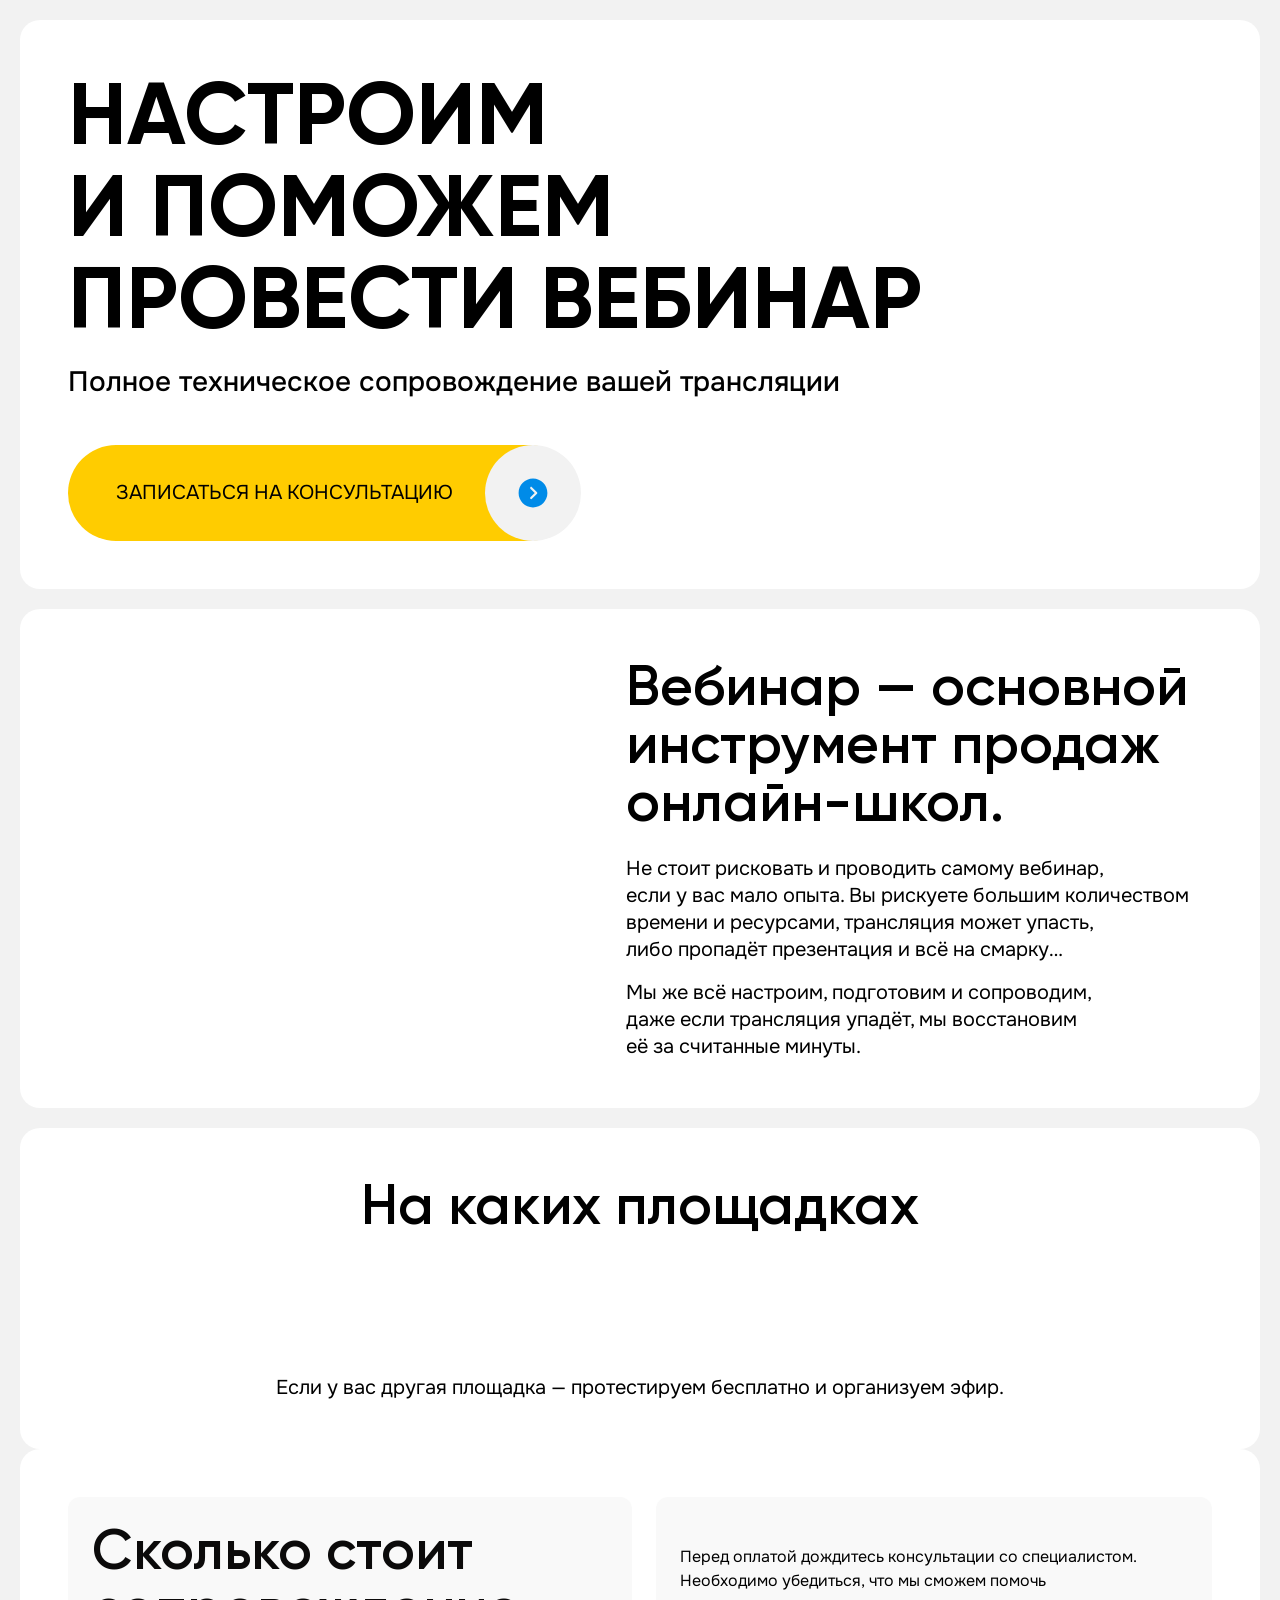
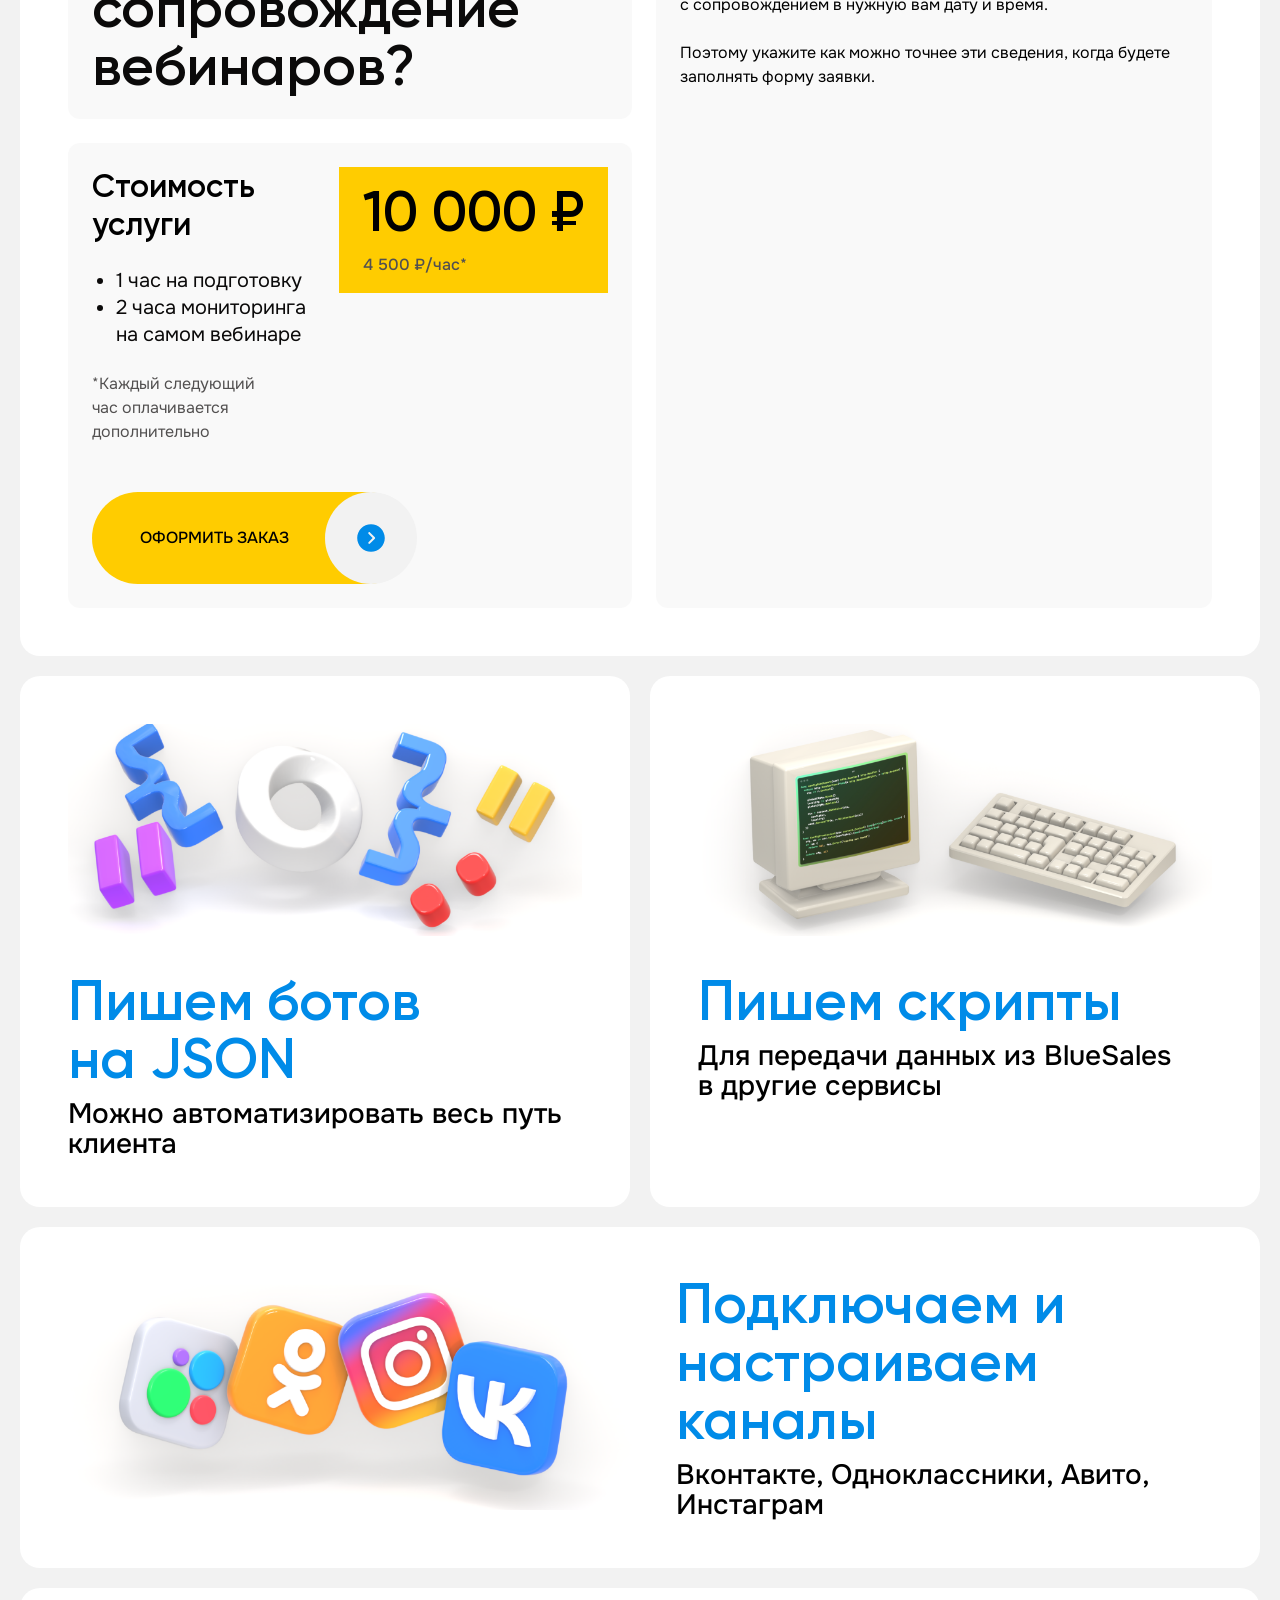
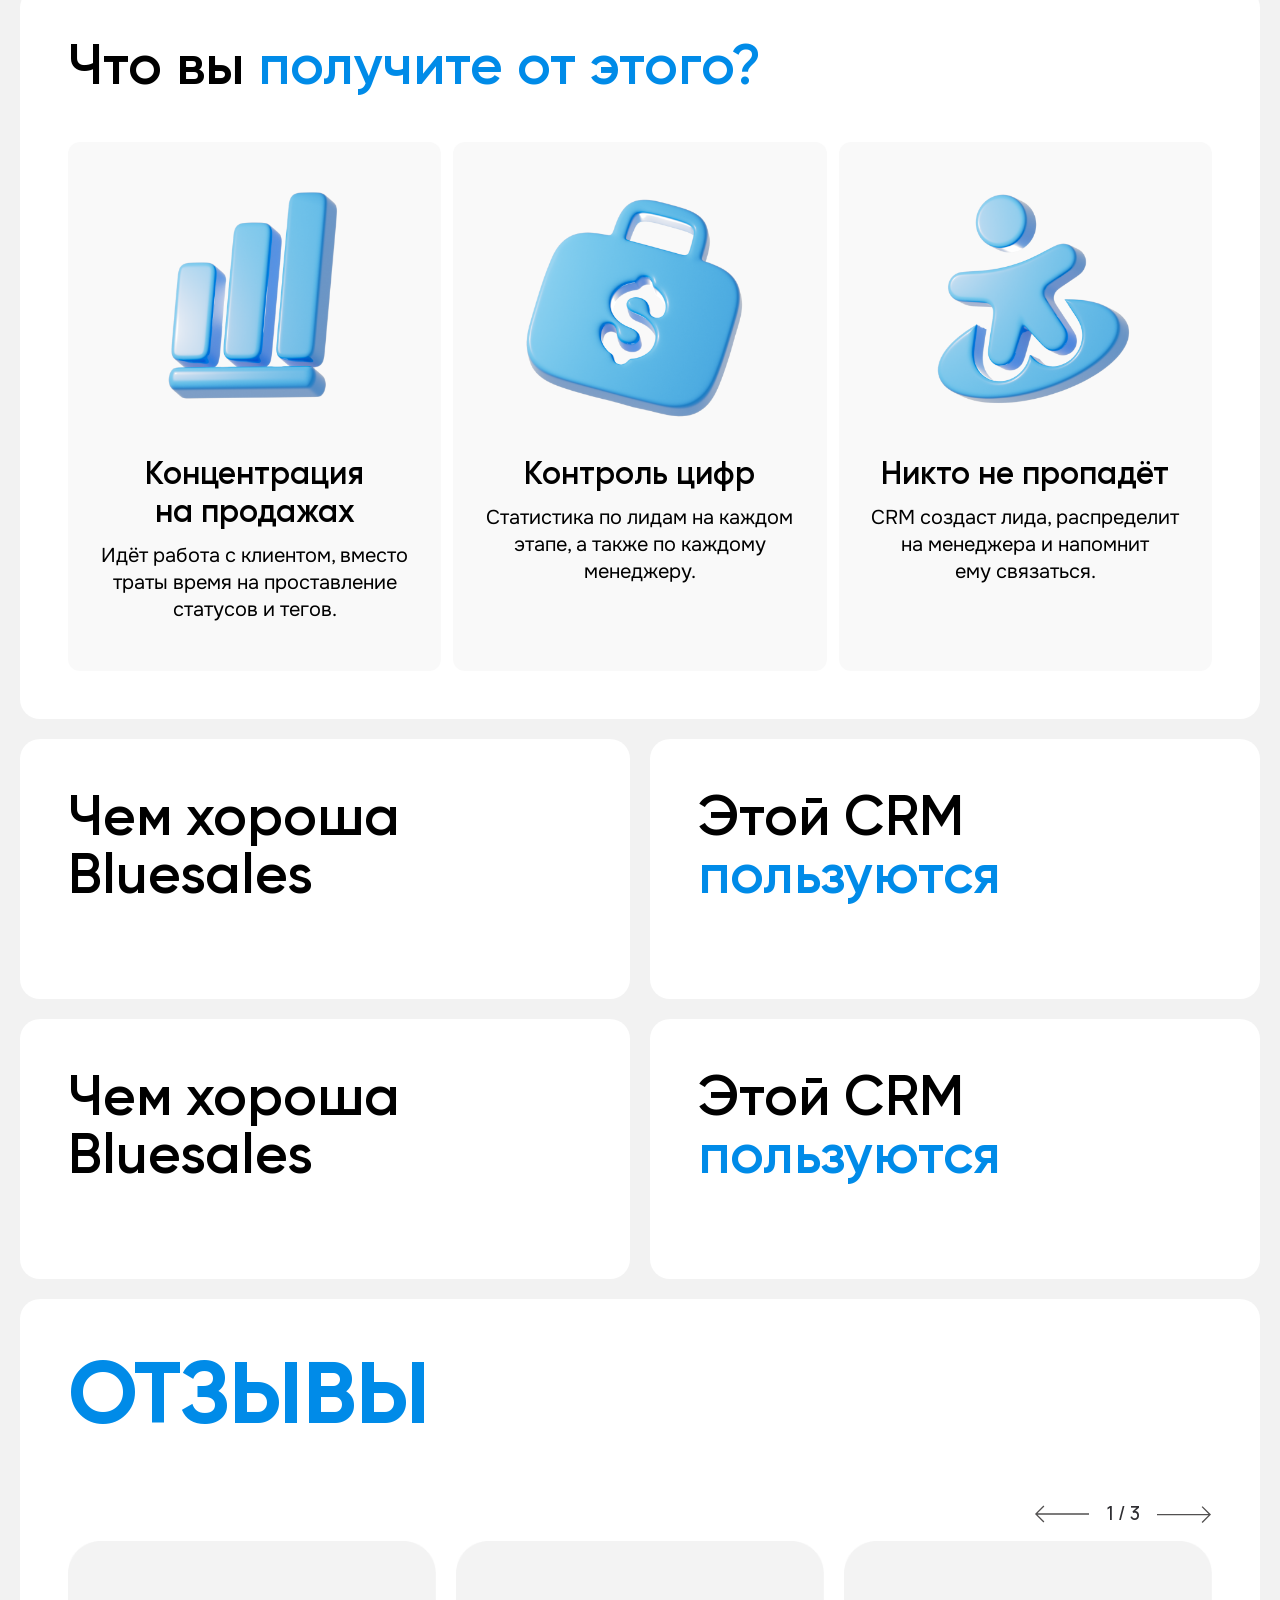
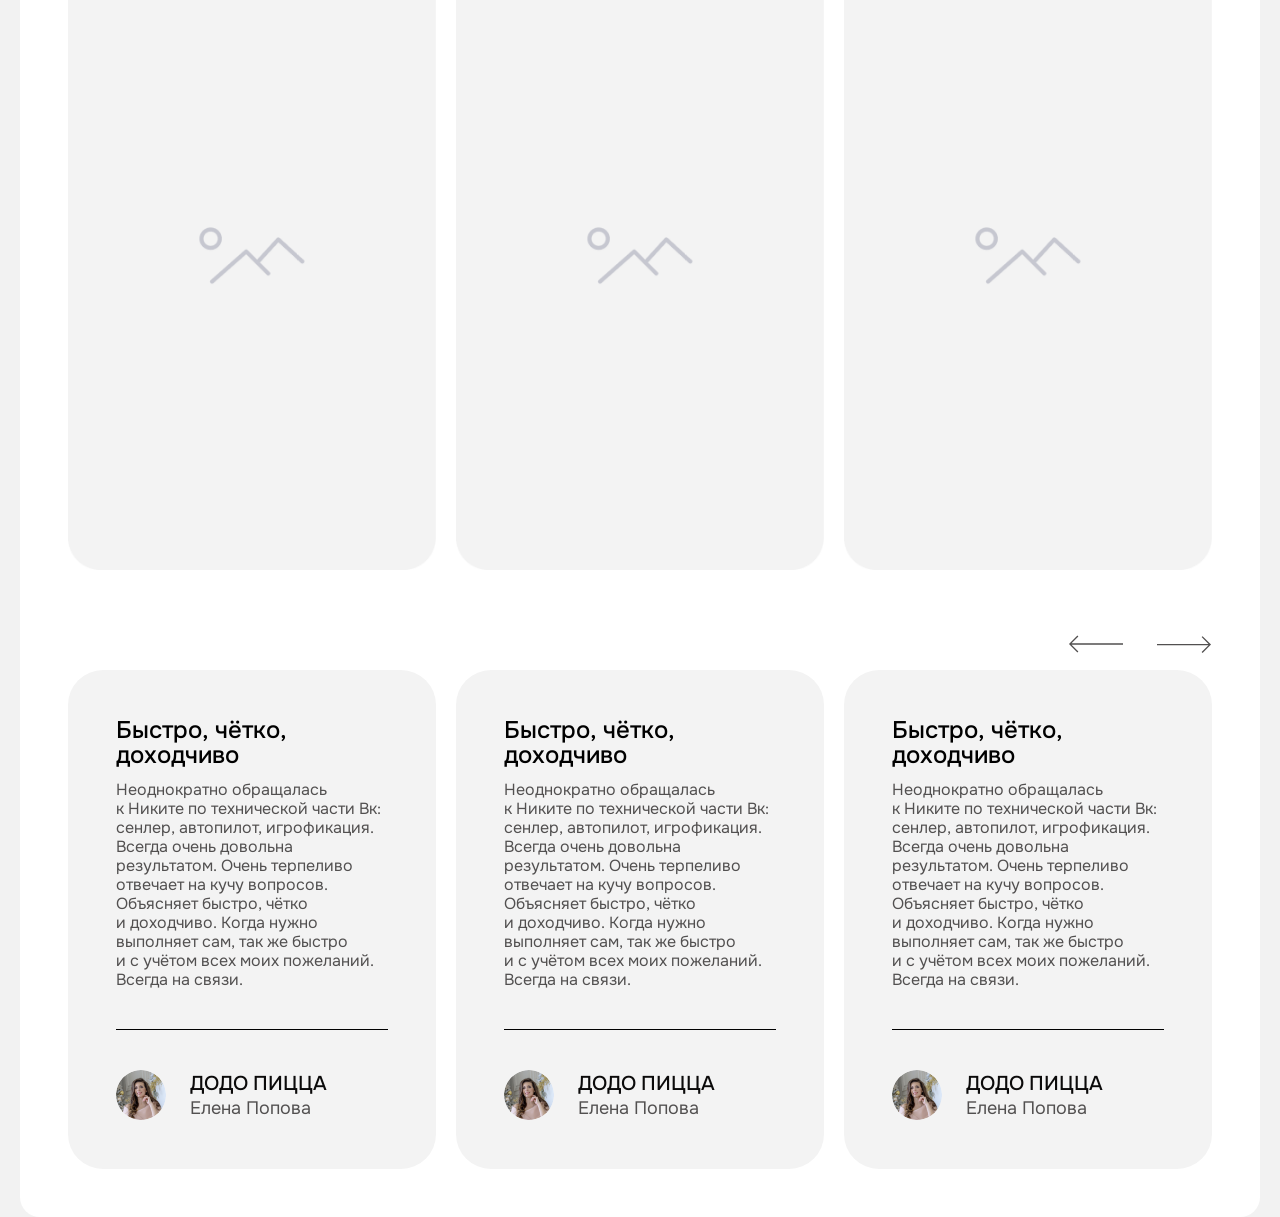
==== public/index.html @ 919fa6d0 "bluesales in progress" ====
<!DOCTYPE html>
<html lang="ru">
<head>
  <meta charset="UTF-8">
  <meta name="viewport" content="width=device-width, initial-scale=1.0">
  <title>Bluesales</title>
  <!-- swiper css link -->
  <link rel="stylesheet" href="../src/css/swiper-bundle.min.css" />
  <!-- css -->
  <link rel="stylesheet" href="./css/tailwind.css" />
  <!-- icon -->
  <link rel="icon" href="./assets/images/icons/icon.svg">
  <!-- fonts -->
  <link rel="preconnect" href="https://fonts.googleapis.com">
  <link rel="preconnect" href="https://fonts.gstatic.com" crossorigin>
  <link href="https://fonts.googleapis.com/css2?family=Onest:wght@100..900&display=swap" rel="stylesheet">
  <link rel="stylesheet" href="./fonts/Gilroy/stylesheet.css">
  <link rel="stylesheet" href="./fonts/Manrope/stylesheet.css">
  <link rel="stylesheet" href="./fonts/IgraSans/stylesheet.css">
</head>
<body class="bg-bg-color">
  <div class="overflow-hidden xl:px-5 px-0">

    <main>
      <!-- home -->
      <section class="mb-5 mt-5">
        <div class="container">
          <div class="flex items-center w-full lg:gap-x-9 gap-x-0 sm:gap-y-12 gap-y-9 xl:flex-row sm:flex-col-reverse flex-col">
            <div class="max-w-[1000px]">
              <h1 class="font-bold 2xl:text-8xl xl:text-[88px] lg:text-[72px] sm:text-[48px] text-[36px] 2xl:leading-[100px] xl:leading-[92px] lg:leading-[75px] sm:leading-[50.4px] leading-[37.8px] text-black uppercase text-center sm:text-start">
                Настроим<br class="sm:hidden block"> и поможем<br class="sm:hidden block"> провести<br class="sm:hidden block"> вебинар
              </h1>
              <p class="font-Onest font-medium 2xl:text-[32px] xl:text-[28px] lg:text-[24px] sm:text-[20px] text-[16px]
              2xl:leading-[38px] xl:leading-[29.4px] lg:leading-[25.2px] sm:leading-[21px] leading-[16px] mt-[24px] md:mb-[48px] mb-[20px] text-center sm:text-start">
                Полное техническое сопровождение вашей трансляции
              </p>
              <button class="flex md:w-auto w-full relative rounded-[999px] bg-accent sm:py-[34px] p-[20px] pl-[20px] sm:pl-[48px] sm:pr-[124px]">
                <span class="text-start font-Onest font-normal 2xl:text-2xl sm:text-xl text-xs text-black">
                  ЗАПИСАТЬСЯ НА КОНСУЛЬТАЦИЮ
                </span>
                <img class="absolute -right-1 top-0 h-full" src="./assets/images/icons/btn_icon.svg" alt="">
              </button>
            </div>
            <div class="max-w-[704px]">
              <img class="w-full ml-auto" src="./assets/images/webinar_home_img.png" alt="">
            </div>
          </div>
        </div>
      </section>
      <!-- home -->

      <!-- online_school -->
      <section class="mb-5">
        <div class="container">
          <div class="flex xl:flex-row flex-col items-center gap-9">
            <div class="2xl:w-[704px] xl:w-[522px] w-full flex-shrink-0">
              <img class="w-full" src="./assets/images/online_webinar.png" alt="">
            </div>
            <div class="2xl:max-w-[1000px] w-full">
              <h3 class="font-Gilroy font-semibold 2xl:text-[63px] 2xl:leading-[67.2px] xl:text-[56px] text-[28px] lg:text-[48px] sm:text-[36px]  xl:leading-[58px] lg:leading-[50px] sm:leading-[37px] leading-[29.9px] text-black">
                Вебинар — основной инструмент продаж онлайн-школ.
              </h3>
              <p class="font-Onest font-normal text-black mt-6 2xl:text-2xl xl:text-20px md:text-[20px] sm:text-[18px] text-[16px]
              2xl:leading-[32.4px] xl:leading-[27px] md:leading-[27px] sm:leading-[23.4px] leading-[21.6px]">
                Не стоит рисковать и проводить самому вебинар, если у вас мало опыта. Вы рискуете большим количеством времени и ресурсами, трансляция может упасть, либо пропадёт презентация и всё на смарку…
              </p>
              <p class="font-Onest font-normal text-black mt-4 2xl:text-2xl xl:text-20px md:text-[20px] sm:text-[18px] text-[16px]
              2xl:leading-[32.4px] xl:leading-[27px] md:leading-[27px] sm:leading-[23.4px] leading-[21.6px]">
                Мы же всё настроим, подготовим и сопроводим, даже если трансляция упадёт, мы восстановим её за считанные минуты.
              </p>
            </div>
          </div>
        </div>
      </section>
      <!-- online_school -->

      <!-- partners -->
      <section class="mt-5">
        <div class="container">
          <h3 class="font-Gilroy font-semibold 2xl:text-[63px] 2xl:leading-[67.2px] xl:text-[56px] text-[28px] lg:text-[48px] sm:text-[36px] xl:leading-[58px] lg:leading-[50px] sm:leading-[37px] leading-[29.9px] text-black sm:mb-[70px] mb-[20px] text-center">
            На каких площадках
          </h3>
          <div class="flex items-center justify-center flex-wrap sm:gap-x-[64px] gap-x-[32px] sm:gap-y-[32px] gap-y-[20px]">
            <a href="#" class="sm:max-w-max max-w-[153px]">
              <img src="./assets/images/icons/logo1.svg" alt="">
            </a>
            <a href="#" class="sm:max-w-max max-w-[82px]">
              <img src="./assets/images/icons/logo2.svg" alt="">
            </a>
            <a href="#" class="sm:max-w-max max-w-[202px]">
              <img src="./assets/images/icons/logo3.svg" alt="">
            </a>
            <a href="#" class="sm:max-w-max max-w-[124px]">
              <img src="./assets/images/icons/logo4.svg" alt="">
            </a>
            <a href="#" class="sm:max-w-max max-w-[210px]">
              <img src="./assets/images/icons/logo5.svg" alt="">
            </a>
            <a href="#" class="sm:max-w-max max-w-[170px]">
              <img src="./assets/images/icons/logo6.svg" alt="">
            </a>
          </div>
          <p class="font-Onest font-normal text-black 2xl:text-2xl xl:text-20px md:text-[20px] sm:text-[18px] text-[16px]
          2xl:leading-[32.4px] xl:leading-[27px] md:leading-[27px] sm:leading-[23.4px] leading-[21.6px] text-center sm:mt-[70px] mt-[20px]">
            Если у вас другая площадка — протестируем бесплатно и организуем эфир.
          </p>
        </div>
      </section>
      <!-- partners -->

      <!-- support -->
      <section class="mb-5">
        <div class="container">
          <div class="flex 2xl:gap-9 gap-6 flex-col xl:flex-row">
            <div class="max-w-[1156px] flex flex-col 2xl:gap-9 gap-6">
              <div class="sm:bg-secondary-50 bg-transparent sm:text-left text-center rounded-[12px]  2xl:p-12 sm:p-6 p-5">
                <h3 class="font-Gilroy font-semibold 2xl:text-[64px] 2xl:leading-[67.2px] xl:text-[56px] lg:text-[48px] sm:text-[36px] text-[28px] xl:leading-[58px] lg:leading-[50px] sm:leading-[37px] leading-[29.9px] text-primary">
                  Сколько стоит сопровождение вебинаров?
                </h3>
              </div>
              <div class="bg-secondary-50 rounded-[12px]  2xl:p-12 sm:p-6 p-5">
                <div class="flex justify-between items-start gap-4 md:flex-row flex-col md:mb-0 mb-6">
                  <div>
                    <h6 class="font-Gilroy font-semibold 2xl:text-[36px] 2xl:leading-[42px] xl:text-[32px] lg:text-[28px] sm:text-[24px] text-[20px] xl:leading-[38px] lg:leading-[33.4px] sm:leading-[28px] leading-[23.86px]">
                      Стоимость услуги
                    </h6>
                    <ul class="sm:my-6 my-3 list-disc pl-6">
                      <li class="font-Onest font-normal 2xl:text-[24px] 2xl:leading-[32px] xl:text-[20px] lg:text-[20px] sm:text-[18px] text-[16px] xl:leading-[27px] lg:leading-[27px] sm:leading-[24px] leading-[21px] text-primary">
                        1 час на подготовку
                      </li>
                      <li class="font-Onest font-normal 2xl:text-[24px] 2xl:leading-[32px] xl:text-[20px] lg:text-[20px] sm:text-[18px] text-[16px] xl:leading-[27px] lg:leading-[27px] sm:leading-[24px] leading-[21px] text-primary">
                        2 часа мониторинга на самом вебинаре
                      </li>
                    </ul>
                    <p class="font-normal font-Onest 2xl:text-lg text-secondary 2xl:mb-[100px] xl:mb-[48px] md:mb-[24px] mb-0">
                      *Каждый следующий час оплачивается дополнительно
                    </p>
                  </div>
                  <div class="2xl:py-6 py-4 2xl:px-9 px-6 bg-accent whitespace-nowrap">
                    <h5 class="font-Gilroy font-semibold 2xl:text-[64px] xl:text-[56px] lg:text-[48px] sm:text-[36px] text-[28px] 2xl:leading-[67.2px] xl:leading-[58px] lg:leading-[50px] sm:leading-[37.8px] leading-[29.4px] mb-3">
                      10 000 ₽
                    </h5>
                    <h6 class="font-Onest font-medium 2xl:text-[28px] 2xl:leading-[29.4px] text-secondary">
                      4 500 ₽/час*
                    </h6>
                  </div>
                </div>
                <button class="flex md:w-auto w-full relative rounded-[999px] bg-accent sm:py-[34px] p-[20px] pl-[20px] sm:pl-[48px] sm:pr-[124px]">
                  <span class="text-start font-Onest font-medium 2xl:text-[32px] text-[16px] text-black">
                    ОФОРМИТЬ ЗАКАЗ
                  </span>
                  <img class="absolute -right-1 top-0 h-full" src="./assets/images/icons/btn_icon.svg" alt="">
                </button>
              </div>
            </div>
            <div class="xl:max-w-[556px] max-w-full bg-secondary-50 rounded-[12px] 2xl:p-12 sm:p-6 p-5">
              <img class="w-full" src="./assets/images/support_img.png" alt="">
              <p class="font-normal font-Onest 2xl:text-2xl text-black mt-6">
                Перед оплатой дождитесь консультации со специалистом. Необходимо убедиться, что мы сможем помочь с сопровождением в нужную вам дату и время.
              </p>
              <p class="font-normal font-Onest 2xl:text-2xl text-black mt-6">
                Поэтому укажите как можно точнее эти сведения, когда будете заполнять форму заявки.
              </p>
            </div>
          </div>
        </div>
      </section>
      <!-- support -->

      <!-- services -->
      <section class="mb-5">
        <div class="flex xl:flex-row flex-col sm:gap-5 gap-3 max-w-[1880px] mx-auto">
          <div class="container">
            <div>
              <img class="w-full mb-9" src="./assets/images/services1.png" alt="">
              <h3 class="font-Gilroy font-semibold 2xl:text-[63px] 2xl:leading-[67.2px] xl:text-[56px] text-[28px] lg:text-[48px] sm:text-[36px] xl:leading-[58px] lg:leading-[50px] sm:leading-[37px] leading-[29.9px] text-bluesales mb-3">
                Пишем ботов на JSON
              </h3>
              <p class="2xl:text-[32px] 2xl:leading-[38.4px] xl:text-[28px] text-[16px] lg:text-[24px] sm:text-[20px] xl:leading-[29.4px] lg:leading-[25.2px] sm:leading-[21px] leading-[16.8px] font-Onest font-medium">
                Можно автоматизировать весь путь клиента
              </p>
            </div>
          </div>
          <div class="container">
            <div>
              <img class="w-full mb-9" src="./assets/images/services2.png" alt="">
              <h3 class="font-Gilroy font-semibold 2xl:text-[63px] 2xl:leading-[67.2px] xl:text-[56px] text-[28px] lg:text-[48px] sm:text-[36px] xl:leading-[58px] lg:leading-[50px] sm:leading-[37px] leading-[29.9px] text-bluesales mb-3">
                Пишем скрипты
              </h3>
              <p class="2xl:text-[32px] 2xl:leading-[38.4px] xl:text-[28px] text-[16px] lg:text-[24px] sm:text-[20px] xl:leading-[29.4px] lg:leading-[25.2px] sm:leading-[21px] leading-[16.8px] font-Onest font-medium">
                Для передачи данных из BlueSales в другие сервисы
              </p>
            </div>
          </div>
        </div>
        <div class="container mt-5">
          <div class="flex xl:flex-row flex-col items-center gap-9">
            <img class="xl:w-1/2 w-full" src="./assets/images/services3.png" alt="">
            <div class="xl:w-1/2 w-full">
              <h3 class="font-Gilroy font-semibold 2xl:text-[63px] 2xl:leading-[67.2px] xl:text-[56px] text-[28px] lg:text-[48px] sm:text-[36px] xl:leading-[58px] lg:leading-[50px] sm:leading-[37px] leading-[29.9px] text-bluesales mb-3 whitespace-wrap">
                Подключаем и настраиваем каналы
              </h3>
              <p class="2xl:text-[32px] 2xl:leading-[38.4px] xl:text-[28px] text-[16px] lg:text-[24px] sm:text-[20px] xl:leading-[29.4px] lg:leading-[25.2px] sm:leading-[21px] leading-[16.8px] font-Onest font-medium">
                Вконтакте, Одноклассники, Авито, Инстаграм
              </p>
            </div>
          </div>
        </div>
      </section>
      <!-- services -->

      <!-- card -->
      <section class="mb-5">
        <div class="container">
          <h3 class="font-Gilroy font-semibold 2xl:text-[63px] 2xl:leading-[67.2px] xl:text-[56px] text-[28px] lg:text-[48px] sm:text-[36px]  xl:leading-[58px] lg:leading-[50px] sm:leading-[37px] leading-[29.9px] text-black sm:mb-12 mb-4">
            Что вы <span class="text-bluesales">получите от этого?</span>
          </h3>
          <div class="xl:flex block gap-[12px] flex-wrap">
            <div class="rounded-xl bg-card-bg px-6 py-12 text-center xl:max-w-[calc(100%_/_3_-_8px)] max-w-full xl:block flex xl:flex-col sm:flex-row flex-col items-center xl:mb-0 mb-3">
              <img class="xl:mb-9 sm:mb-0 mb-5 w-full xl:max-w-full sm:max-w-[250px]" src="./assets/images/card1.png" alt="">
              <div class="xl:text-center sm:text-start">
                <h6 class="font-Gilroy font-semibold mb-3 2xl:text-[36px] xl:text-[32px] md:text-[28px] sm:text-[24px] text-[20px] 2xl:leading-[42.95px] xl:leading-[38px] md:leading-[33px] sm:leading-[28px] leading-[23.86px]">
                  Концентрация на продажах
                </h6>
                <p class="font-Onest font-normal text-black 2xl:text-2xl xl:text-20px md:text-[20px] sm:text-[18px] text-[16px]
                2xl:leading-[32.4px] xl:leading-[27px] md:leading-[27px] sm:leading-[23.4px] leading-[21.6px]">
                Идёт работа с клиентом, вместо траты время на проставление статусов и тегов.
                </p>
              </div>
            </div>
            <div class="rounded-xl bg-card-bg px-6 py-12 text-center xl:max-w-[calc(100%_/_3_-_8px)] max-w-full xl:block flex xl:flex-col sm:flex-row flex-col items-center xl:mb-0 mb-3">
              <img class="xl:mb-9 sm:mb-0 mb-5 w-full xl:max-w-full sm:max-w-[250px]" src="./assets/images/card2.png" alt="">
              <div class="xl:text-center sm:text-start">
                <h6 class="font-Gilroy font-semibold mb-3 2xl:text-[36px] xl:text-[32px] md:text-[28px] sm:text-[24px] text-[20px] 2xl:leading-[42.95px] xl:leading-[38px] md:leading-[33px] sm:leading-[28px] leading-[23.86px]">
                  Контроль цифр
                </h6>
                <p class="font-Onest font-normal text-black 2xl:text-2xl xl:text-20px md:text-[20px] sm:text-[18px] text-[16px]
                2xl:leading-[32.4px] xl:leading-[27px] md:leading-[27px] sm:leading-[23.4px] leading-[21.6px]">
                Статистика по лидам на каждом этапе, а также по каждому менеджеру.
                </p>
              </div>
            </div>
            <div class="rounded-xl bg-card-bg px-6 py-12 text-center xl:max-w-[calc(100%_/_3_-_8px)] max-w-full xl:block flex xl:flex-col sm:flex-row flex-col items-center">
              <img class="xl:mb-9 sm:mb-0 mb-5 w-full xl:max-w-full sm:max-w-[250px]" src="./assets/images/card3.png" alt="">
              <div class="xl:text-center sm:text-start">
                <h6 class="font-Gilroy font-semibold mb-3 2xl:text-[36px] xl:text-[32px] md:text-[28px] sm:text-[24px] text-[20px] 2xl:leading-[42.95px] xl:leading-[38px] md:leading-[33px] sm:leading-[28px] leading-[23.86px]">
                  Никто не пропадёт
                </h6>
                <p class="font-Onest font-normal text-black 2xl:text-2xl xl:text-20px md:text-[20px] sm:text-[18px] text-[16px]
                2xl:leading-[32.4px] xl:leading-[27px] md:leading-[27px] sm:leading-[23.4px] leading-[21.6px]">
                CRM создаст лида, распределит на менеджера и напомнит ему связаться.
                </p>
              </div>
            </div>
          </div>
        </div>
      </section>
      <!-- card -->

      <!-- bluesales -->
      <section>
        <div class="max-w-[1880px]">
          <div class="flex xl:flex-row flex-col sm:gap-5 gap-3">
            <div class="container">
              <h3 class="font-Gilroy font-semibold 2xl:text-[63px] 2xl:leading-[67.2px] xl:text-[56px] text-[28px] lg:text-[48px] sm:text-[36px]  xl:leading-[58px] lg:leading-[50px] sm:leading-[37px] leading-[29.9px] text-black sm:mb-12 mb-4">
                Чем хороша Bluesales
              </h3>
            </div>
            <div class="container">
              <h3 class="font-Gilroy font-semibold 2xl:text-[63px] 2xl:leading-[67.2px] xl:text-[56px] text-[28px] lg:text-[48px] sm:text-[36px]  xl:leading-[58px] lg:leading-[50px] sm:leading-[37px] leading-[29.9px] text-black sm:mb-12 mb-4">
                Этой CRM <span class="text-bluesales">пользуются</span>
              </h3>
            </div>
          </div>
          <div class="flex xl:flex-row flex-col sm:gap-5 gap-3 mt-5">
            <div class="container">
              <h3 class="font-Gilroy font-semibold 2xl:text-[63px] 2xl:leading-[67.2px] xl:text-[56px] text-[28px] lg:text-[48px] sm:text-[36px]  xl:leading-[58px] lg:leading-[50px] sm:leading-[37px] leading-[29.9px] text-black sm:mb-12 mb-4">
                Чем хороша Bluesales
              </h3>
            </div>
            <div class="container">
              <h3 class="font-Gilroy font-semibold 2xl:text-[63px] 2xl:leading-[67.2px] xl:text-[56px] text-[28px] lg:text-[48px] sm:text-[36px]  xl:leading-[58px] lg:leading-[50px] sm:leading-[37px] leading-[29.9px] text-black sm:mb-12 mb-4">
                Этой CRM <span class="text-bluesales">пользуются</span>
              </h3>
            </div>
          </div>
        </div>
      </section>
      <!-- bluesales -->

      <!-- comment -->
      <section class="mt-5">
        <div class="container">
          <div class="mb-[64px]">
            <h1 class="font-bold 2xl:text-8xl xl:text-[88px] lg:text-[72px] sm:text-[48px] text-[36px] 2xl:leading-[100px] xl:leading-[92px] lg:leading-[75px] sm:leading-[50.4px] leading-[37.8px] text-bluesales uppercase lg:mb-[64px] md:mb-[48px] mb-[16px]">
              отзывы
            </h1>
            <div class="flex justify-end mb-4 gap-4">
              <button class="bluesales-button-prev">
                <svg width="56" height="20" viewBox="0 0 56 20" fill="none" xmlns="http://www.w3.org/2000/svg">
                  <path fill-rule="evenodd" clip-rule="evenodd" d="M9.42358 18.4297L0.994405 10.0005L9.42359 1.57133L10.3617 2.50944L3.53397 9.33716L55 9.33716L55 10.6638L3.53397 10.6638L10.3617 17.4916L9.42358 18.4297Z" fill="#525050"/>
                </svg>
              </button>
              <div class="bluesales-pagination whitespace-nowrap font-Manrope font-medium text-[18px] leading-[21.6px] text-grey-dark max-w-min"></div>
              <button class="bluesales-button-next">
                <svg width="56" height="20" viewBox="0 0 56 20" fill="none" xmlns="http://www.w3.org/2000/svg">
                  <path fill-rule="evenodd" clip-rule="evenodd" d="M46.5764 19L55.0056 10.5708L46.5764 2.14164L45.6383 3.07975L52.466 9.90747L0.999999 9.90747L0.999999 11.2342L52.466 11.2342L45.6383 18.0619L46.5764 19Z" fill="#525050"/>
                </svg>
              </button>
            </div>
            <div class="swiper bluesalesSwiper">
              <div class="swiper-wrapper">
                <div class="swiper-slide">
                  <img class="w-full" src="./assets/images/slider_one.png" alt="">
                </div>
                <div class="swiper-slide">
                  <img class="w-full" src="./assets/images/slider_one.png" alt="">
                </div>
                <div class="swiper-slide">
                  <img class="w-full" src="./assets/images/slider_one.png" alt="">
                </div>
                <div class="swiper-slide">
                  <img class="w-full" src="./assets/images/slider_one.png" alt="">
                </div>
                <div class="swiper-slide">
                  <img class="w-full" src="./assets/images/slider_one.png" alt="">
                </div>
                <div class="swiper-slide">
                  <img class="w-full" src="./assets/images/slider_one.png" alt="">
                </div>
              </div>
            </div>
          </div>
          <div>
            <div class="flex justify-end mb-4 gap-4">
              <button class="bluesalestwo-button-prev">
                <svg width="56" height="20" viewBox="0 0 56 20" fill="none" xmlns="http://www.w3.org/2000/svg">
                  <path fill-rule="evenodd" clip-rule="evenodd" d="M9.42358 18.4297L0.994405 10.0005L9.42359 1.57133L10.3617 2.50944L3.53397 9.33716L55 9.33716L55 10.6638L3.53397 10.6638L10.3617 17.4916L9.42358 18.4297Z" fill="#525050"/>
                </svg>
              </button>
              <div class="bluesalestwo-pagination whitespace-nowrap font-Manrope font-medium text-[18px] leading-[21.6px] text-grey-dark max-w-min"></div>
              <button class="bluesalestwo-button-next">
                <svg width="56" height="20" viewBox="0 0 56 20" fill="none" xmlns="http://www.w3.org/2000/svg">
                  <path fill-rule="evenodd" clip-rule="evenodd" d="M46.5764 19L55.0056 10.5708L46.5764 2.14164L45.6383 3.07975L52.466 9.90747L0.999999 9.90747L0.999999 11.2342L52.466 11.2342L45.6383 18.0619L46.5764 19Z" fill="#525050"/>
                </svg>
              </button>
            </div>
            <div class="swiper bluesalestwoSwiper">
              <div class="swiper-wrapper">
                <div class="swiper-slide">
                  <div class="sm:rounded-[35px] rounded-[4px] md:p-12 p-5 bg-comment-bg">
                    <h6 class="font-Onest font-medium sm:mb-[40px mb-[12px] 2xl:text-[28px] xl:text-[24px] lg:text-[28px] sm:text-[20px] text-[18px] 2xl:leading-[29.4px] xl:leading-[25px] lg:leading-[33px] sm:leading-[16px] leading-[18px]">
                      Быстро, чётко, доходчиво
                    </h6>
                    <p class="md:mb-[40px] mb-[12px] font-Onest font-normal text-secondary 2xl:text-[18px] xl:text-[16px] lg:text-[20px] sm:text-[16px] text-[14px] 2xl:leading-[21px] xl:leading-[19px] lg:leading-[27px] sm:leading-[21px] leading-[18px]">
                      Неоднократно обращалась к Никите по технической части Вк: сенлер, автопилот, игрофикация. Всегда очень довольна результатом. Очень терпеливо отвечает на кучу вопросов. Объясняет быстро, чётко и доходчиво. Когда нужно выполняет сам, так же быстро и с учётом всех моих пожеланий. Всегда на связи.
                    </p>
                    <div class="flex items-center gap-[24px] md:pt-[40px] pt-[24px] border-t border-black">
                      <img class="w-[50px] h-[50px] rounded-full" src="./assets/images/comment_user.png" alt="">
                      <div>
                        <h6 class="font-Onest font-medium 2xl:text-[20px] 2xl:leading-[24px] xl:text-[20px] lg:text-[20px] sm:text-[18px] text-[16px] xl:leading-[27px] lg:leading-[27px] sm:leading-[18px] leading-[16px] text-black-dark uppercase">
                          додо пицца
                        </h6>
                        <span class="font-Onest font-normal 2xl:text-[18px] xl:text-[18px] lg:text-[14px] sm:text-[16px] text-[14px] 2xl:leading-[21px] xl:leading-[21px] lg:leading-[16px] sm:leading-[21px] leading-[18px] text-secondary">
                          Елена Попова
                        </span>
                      </div>
                    </div>
                  </div>
                </div>
                <div class="swiper-slide">
                  <div class="sm:rounded-[35px] rounded-[4px] md:p-12 p-5 bg-comment-bg">
                    <h6 class="font-Onest font-medium sm:mb-[40px mb-[12px] 2xl:text-[28px] xl:text-[24px] lg:text-[28px] sm:text-[20px] text-[18px] 2xl:leading-[29.4px] xl:leading-[25px] lg:leading-[33px] sm:leading-[16px] leading-[18px]">
                      Быстро, чётко, доходчиво
                    </h6>
                    <p class="md:mb-[40px] mb-[12px] font-Onest font-normal text-secondary 2xl:text-[18px] xl:text-[16px] lg:text-[20px] sm:text-[16px] text-[14px] 2xl:leading-[21px] xl:leading-[19px] lg:leading-[27px] sm:leading-[21px] leading-[18px]">
                      Неоднократно обращалась к Никите по технической части Вк: сенлер, автопилот, игрофикация. Всегда очень довольна результатом. Очень терпеливо отвечает на кучу вопросов. Объясняет быстро, чётко и доходчиво. Когда нужно выполняет сам, так же быстро и с учётом всех моих пожеланий. Всегда на связи.
                    </p>
                    <div class="flex items-center gap-[24px] md:pt-[40px] pt-[24px] border-t border-black">
                      <img class="w-[50px] h-[50px] rounded-full" src="./assets/images/comment_user.png" alt="">
                      <div>
                        <h6 class="font-Onest font-medium 2xl:text-[20px] 2xl:leading-[24px] xl:text-[20px] lg:text-[20px] sm:text-[18px] text-[16px] xl:leading-[27px] lg:leading-[27px] sm:leading-[18px] leading-[16px] text-black-dark uppercase">
                          додо пицца
                        </h6>
                        <span class="font-Onest font-normal 2xl:text-[18px] xl:text-[18px] lg:text-[14px] sm:text-[16px] text-[14px] 2xl:leading-[21px] xl:leading-[21px] lg:leading-[16px] sm:leading-[21px] leading-[18px] text-secondary">
                          Елена Попова
                        </span>
                      </div>
                    </div>
                  </div>
                </div>
                <div class="swiper-slide">
                  <div class="sm:rounded-[35px] rounded-[4px] md:p-12 p-5 bg-comment-bg">
                    <h6 class="font-Onest font-medium sm:mb-[40px mb-[12px] 2xl:text-[28px] xl:text-[24px] lg:text-[28px] sm:text-[20px] text-[18px] 2xl:leading-[29.4px] xl:leading-[25px] lg:leading-[33px] sm:leading-[16px] leading-[18px]">
                      Быстро, чётко, доходчиво
                    </h6>
                    <p class="md:mb-[40px] mb-[12px] font-Onest font-normal text-secondary 2xl:text-[18px] xl:text-[16px] lg:text-[20px] sm:text-[16px] text-[14px] 2xl:leading-[21px] xl:leading-[19px] lg:leading-[27px] sm:leading-[21px] leading-[18px]">
                      Неоднократно обращалась к Никите по технической части Вк: сенлер, автопилот, игрофикация. Всегда очень довольна результатом. Очень терпеливо отвечает на кучу вопросов. Объясняет быстро, чётко и доходчиво. Когда нужно выполняет сам, так же быстро и с учётом всех моих пожеланий. Всегда на связи.
                    </p>
                    <div class="flex items-center gap-[24px] md:pt-[40px] pt-[24px] border-t border-black">
                      <img class="w-[50px] h-[50px] rounded-full" src="./assets/images/comment_user.png" alt="">
                      <div>
                        <h6 class="font-Onest font-medium 2xl:text-[20px] 2xl:leading-[24px] xl:text-[20px] lg:text-[20px] sm:text-[18px] text-[16px] xl:leading-[27px] lg:leading-[27px] sm:leading-[18px] leading-[16px] text-black-dark uppercase">
                          додо пицца
                        </h6>
                        <span class="font-Onest font-normal 2xl:text-[18px] xl:text-[18px] lg:text-[14px] sm:text-[16px] text-[14px] 2xl:leading-[21px] xl:leading-[21px] lg:leading-[16px] sm:leading-[21px] leading-[18px] text-secondary">
                          Елена Попова
                        </span>
                      </div>
                    </div>
                  </div>
                </div>
                <div class="swiper-slide">
                  <div class="sm:rounded-[35px] rounded-[4px] md:p-12 p-5 bg-comment-bg">
                    <h6 class="font-Onest font-medium sm:mb-[40px mb-[12px] 2xl:text-[28px] xl:text-[24px] lg:text-[28px] sm:text-[20px] text-[18px] 2xl:leading-[29.4px] xl:leading-[25px] lg:leading-[33px] sm:leading-[16px] leading-[18px]">
                      Быстро, чётко, доходчиво
                    </h6>
                    <p class="md:mb-[40px] mb-[12px] font-Onest font-normal text-secondary 2xl:text-[18px] xl:text-[16px] lg:text-[20px] sm:text-[16px] text-[14px] 2xl:leading-[21px] xl:leading-[19px] lg:leading-[27px] sm:leading-[21px] leading-[18px]">
                      Неоднократно обращалась к Никите по технической части Вк: сенлер, автопилот, игрофикация. Всегда очень довольна результатом. Очень терпеливо отвечает на кучу вопросов. Объясняет быстро, чётко и доходчиво. Когда нужно выполняет сам, так же быстро и с учётом всех моих пожеланий. Всегда на связи.
                    </p>
                    <div class="flex items-center gap-[24px] md:pt-[40px] pt-[24px] border-t border-black">
                      <img class="w-[50px] h-[50px] rounded-full" src="./assets/images/comment_user.png" alt="">
                      <div>
                        <h6 class="font-Onest font-medium 2xl:text-[20px] 2xl:leading-[24px] xl:text-[20px] lg:text-[20px] sm:text-[18px] text-[16px] xl:leading-[27px] lg:leading-[27px] sm:leading-[18px] leading-[16px] text-black-dark uppercase">
                          додо пицца
                        </h6>
                        <span class="font-Onest font-normal 2xl:text-[18px] xl:text-[18px] lg:text-[14px] sm:text-[16px] text-[14px] 2xl:leading-[21px] xl:leading-[21px] lg:leading-[16px] sm:leading-[21px] leading-[18px] text-secondary">
                          Елена Попова
                        </span>
                      </div>
                    </div>
                  </div>
                </div>
                <div class="swiper-slide">
                  <div class="sm:rounded-[35px] rounded-[4px] md:p-12 p-5 bg-comment-bg">
                    <h6 class="font-Onest font-medium sm:mb-[40px mb-[12px] 2xl:text-[28px] xl:text-[24px] lg:text-[28px] sm:text-[20px] text-[18px] 2xl:leading-[29.4px] xl:leading-[25px] lg:leading-[33px] sm:leading-[16px] leading-[18px]">
                      Быстро, чётко, доходчиво
                    </h6>
                    <p class="md:mb-[40px] mb-[12px] font-Onest font-normal text-secondary 2xl:text-[18px] xl:text-[16px] lg:text-[20px] sm:text-[16px] text-[14px] 2xl:leading-[21px] xl:leading-[19px] lg:leading-[27px] sm:leading-[21px] leading-[18px]">
                      Неоднократно обращалась к Никите по технической части Вк: сенлер, автопилот, игрофикация. Всегда очень довольна результатом. Очень терпеливо отвечает на кучу вопросов. Объясняет быстро, чётко и доходчиво. Когда нужно выполняет сам, так же быстро и с учётом всех моих пожеланий. Всегда на связи.
                    </p>
                    <div class="flex items-center gap-[24px] md:pt-[40px] pt-[24px] border-t border-black">
                      <img class="w-[50px] h-[50px] rounded-full" src="./assets/images/comment_user.png" alt="">
                      <div>
                        <h6 class="font-Onest font-medium 2xl:text-[20px] 2xl:leading-[24px] xl:text-[20px] lg:text-[20px] sm:text-[18px] text-[16px] xl:leading-[27px] lg:leading-[27px] sm:leading-[18px] leading-[16px] text-black-dark uppercase">
                          додо пицца
                        </h6>
                        <span class="font-Onest font-normal 2xl:text-[18px] xl:text-[18px] lg:text-[14px] sm:text-[16px] text-[14px] 2xl:leading-[21px] xl:leading-[21px] lg:leading-[16px] sm:leading-[21px] leading-[18px] text-secondary">
                          Елена Попова
                        </span>
                      </div>
                    </div>
                  </div>
                </div>
              </div>
            </div>
          </div>
        </div>
      </section>
      <!-- comment -->
    </main>
  </div>
    <!-- swiper js -->
    <script src="../src/js/swiper-bundle.min.js"></script>
    <!-- main js -->
    <script src="../src/js/main.js"></script>
</body>
</html>
---- public/fonts/Gilroy/stylesheet.css ----
@font-face {
    font-family: 'Gilroy';
    src: url('Gilroy-ExtraBold.eot');
    src: local('Gilroy ExtraBold'), local('Gilroy-ExtraBold'),
        url('Gilroy-ExtraBold.eot?#iefix') format('embedded-opentype'),
        url('Gilroy-ExtraBold.woff') format('woff'),
        url('Gilroy-ExtraBold.ttf') format('truetype');
    font-weight: 800;
    font-style: normal;
}

@font-face {
    font-family: 'Gilroy';
    src: url('Gilroy-Heavy.eot');
    src: local('Gilroy Heavy'), local('Gilroy-Heavy'),
        url('Gilroy-Heavy.eot?#iefix') format('embedded-opentype'),
        url('Gilroy-Heavy.woff') format('woff'),
        url('Gilroy-Heavy.ttf') format('truetype');
    font-weight: 900;
    font-style: normal;
}

@font-face {
    font-family: 'Gilroy';
    src: url('Gilroy-LightItalic.eot');
    src: local('Gilroy Light Italic'), local('Gilroy-LightItalic'),
        url('Gilroy-LightItalic.eot?#iefix') format('embedded-opentype'),
        url('Gilroy-LightItalic.woff') format('woff'),
        url('Gilroy-LightItalic.ttf') format('truetype');
    font-weight: 300;
    font-style: italic;
}

@font-face {
    font-family: 'Gilroy';
    src: url('Gilroy-ThinItalic.eot');
    src: local('Gilroy Thin Italic'), local('Gilroy-ThinItalic'),
        url('Gilroy-ThinItalic.eot?#iefix') format('embedded-opentype'),
        url('Gilroy-ThinItalic.woff') format('woff'),
        url('Gilroy-ThinItalic.ttf') format('truetype');
    font-weight: 100;
    font-style: italic;
}

@font-face {
    font-family: 'Gilroy';
    src: url('Gilroy-BlackItalic.eot');
    src: local('Gilroy Black Italic'), local('Gilroy-BlackItalic'),
        url('Gilroy-BlackItalic.eot?#iefix') format('embedded-opentype'),
        url('Gilroy-BlackItalic.woff') format('woff'),
        url('Gilroy-BlackItalic.ttf') format('truetype');
    font-weight: 900;
    font-style: italic;
}

@font-face {
    font-family: 'Gilroy';
    src: url('Gilroy-BoldItalic.eot');
    src: local('Gilroy Bold Italic'), local('Gilroy-BoldItalic'),
        url('Gilroy-BoldItalic.eot?#iefix') format('embedded-opentype'),
        url('Gilroy-BoldItalic.woff') format('woff'),
        url('Gilroy-BoldItalic.ttf') format('truetype');
    font-weight: bold;
    font-style: italic;
}

@font-face {
    font-family: 'Gilroy';
    src: url('Gilroy-SemiBold.eot');
    src: local('Gilroy SemiBold'), local('Gilroy-SemiBold'),
        url('Gilroy-SemiBold.eot?#iefix') format('embedded-opentype'),
        url('Gilroy-SemiBold.woff') format('woff'),
        url('Gilroy-SemiBold.ttf') format('truetype');
    font-weight: 600;
    font-style: normal;
}

@font-face {
    font-family: 'Gilroy';
    src: url('Gilroy-UltraLightItalic.eot');
    src: local('Gilroy UltraLight Italic'), local('Gilroy-UltraLightItalic'),
        url('Gilroy-UltraLightItalic.eot?#iefix') format('embedded-opentype'),
        url('Gilroy-UltraLightItalic.woff') format('woff'),
        url('Gilroy-UltraLightItalic.ttf') format('truetype');
    font-weight: 200;
    font-style: italic;
}

@font-face {
    font-family: 'Gilroy';
    src: url('Gilroy-SemiBoldItalic.eot');
    src: local('Gilroy SemiBold Italic'), local('Gilroy-SemiBoldItalic'),
        url('Gilroy-SemiBoldItalic.eot?#iefix') format('embedded-opentype'),
        url('Gilroy-SemiBoldItalic.woff') format('woff'),
        url('Gilroy-SemiBoldItalic.ttf') format('truetype');
    font-weight: 600;
    font-style: italic;
}

@font-face {
    font-family: 'Gilroy';
    src: url('Gilroy-Light.eot');
    src: local('Gilroy Light'), local('Gilroy-Light'),
        url('Gilroy-Light.eot?#iefix') format('embedded-opentype'),
        url('Gilroy-Light.woff') format('woff'),
        url('Gilroy-Light.ttf') format('truetype');
    font-weight: 300;
    font-style: normal;
}

@font-face {
    font-family: 'Gilroy';
    src: url('Gilroy-MediumItalic.eot');
    src: local('Gilroy Medium Italic'), local('Gilroy-MediumItalic'),
        url('Gilroy-MediumItalic.eot?#iefix') format('embedded-opentype'),
        url('Gilroy-MediumItalic.woff') format('woff'),
        url('Gilroy-MediumItalic.ttf') format('truetype');
    font-weight: 500;
    font-style: italic;
}

@font-face {
    font-family: 'Gilroy';
    src: url('Gilroy-ExtraBoldItalic.eot');
    src: local('Gilroy ExtraBold Italic'), local('Gilroy-ExtraBoldItalic'),
        url('Gilroy-ExtraBoldItalic.eot?#iefix') format('embedded-opentype'),
        url('Gilroy-ExtraBoldItalic.woff') format('woff'),
        url('Gilroy-ExtraBoldItalic.ttf') format('truetype');
    font-weight: 800;
    font-style: italic;
}

@font-face {
    font-family: 'Gilroy';
    src: url('Gilroy-Regular.eot');
    src: local('Gilroy Regular'), local('Gilroy-Regular'),
        url('Gilroy-Regular.eot?#iefix') format('embedded-opentype'),
        url('Gilroy-Regular.woff') format('woff'),
        url('Gilroy-Regular.ttf') format('truetype');
    font-weight: normal;
    font-style: normal;
}

@font-face {
    font-family: 'Gilroy';
    src: url('Gilroy-HeavyItalic.eot');
    src: local('Gilroy Heavy Italic'), local('Gilroy-HeavyItalic'),
        url('Gilroy-HeavyItalic.eot?#iefix') format('embedded-opentype'),
        url('Gilroy-HeavyItalic.woff') format('woff'),
        url('Gilroy-HeavyItalic.ttf') format('truetype');
    font-weight: 900;
    font-style: italic;
}

@font-face {
    font-family: 'Gilroy';
    src: url('Gilroy-Medium.eot');
    src: local('Gilroy Medium'), local('Gilroy-Medium'),
        url('Gilroy-Medium.eot?#iefix') format('embedded-opentype'),
        url('Gilroy-Medium.woff') format('woff'),
        url('Gilroy-Medium.ttf') format('truetype');
    font-weight: 500;
    font-style: normal;
}

@font-face {
    font-family: 'Gilroy';
    src: url('Gilroy-RegularItalic.eot');
    src: local('Gilroy Regular Italic'), local('Gilroy-RegularItalic'),
        url('Gilroy-RegularItalic.eot?#iefix') format('embedded-opentype'),
        url('Gilroy-RegularItalic.woff') format('woff'),
        url('Gilroy-RegularItalic.ttf') format('truetype');
    font-weight: normal;
    font-style: italic;
}

@font-face {
    font-family: 'Gilroy';
    src: url('Gilroy-UltraLight.eot');
    src: local('Gilroy UltraLight'), local('Gilroy-UltraLight'),
        url('Gilroy-UltraLight.eot?#iefix') format('embedded-opentype'),
        url('Gilroy-UltraLight.woff') format('woff'),
        url('Gilroy-UltraLight.ttf') format('truetype');
    font-weight: 200;
    font-style: normal;
}

@font-face {
    font-family: 'Gilroy';
    src: url('Gilroy-Bold.eot');
    src: local('Gilroy Bold'), local('Gilroy-Bold'),
        url('Gilroy-Bold.eot?#iefix') format('embedded-opentype'),
        url('Gilroy-Bold.woff') format('woff'),
        url('Gilroy-Bold.ttf') format('truetype');
    font-weight: bold;
    font-style: normal;
}

@font-face {
    font-family: 'Gilroy';
    src: url('Gilroy-Thin.eot');
    src: local('Gilroy Thin'), local('Gilroy-Thin'),
        url('Gilroy-Thin.eot?#iefix') format('embedded-opentype'),
        url('Gilroy-Thin.woff') format('woff'),
        url('Gilroy-Thin.ttf') format('truetype');
    font-weight: 100;
    font-style: normal;
}

@font-face {
    font-family: 'Gilroy';
    src: url('Gilroy-Black.eot');
    src: local('Gilroy Black'), local('Gilroy-Black'),
        url('Gilroy-Black.eot?#iefix') format('embedded-opentype'),
        url('Gilroy-Black.woff') format('woff'),
        url('Gilroy-Black.ttf') format('truetype');
    font-weight: 900;
    font-style: normal;
}
---- public/fonts/Manrope/stylesheet.css ----
@font-face {
    font-family: 'Manrope';
    src: url('Manrope-Bold.eot');
    src: local('Manrope Bold'), local('Manrope-Bold'),
        url('Manrope-Bold.eot?#iefix') format('embedded-opentype'),
        url('Manrope-Bold.woff2') format('woff2'),
        url('Manrope-Bold.woff') format('woff'),
        url('Manrope-Bold.ttf') format('truetype');
    font-weight: bold;
    font-style: normal;
}

@font-face {
    font-family: 'Manrope';
    src: url('Manrope-Semibold.eot');
    src: local('Manrope Semibold'), local('Manrope-Semibold'),
        url('Manrope-Semibold.eot?#iefix') format('embedded-opentype'),
        url('Manrope-Semibold.woff2') format('woff2'),
        url('Manrope-Semibold.woff') format('woff'),
        url('Manrope-Semibold.ttf') format('truetype');
    font-weight: 600;
    font-style: normal;
}

@font-face {
    font-family: 'Manrope';
    src: url('Manrope-Regular.eot');
    src: local('Manrope Regular'), local('Manrope-Regular'),
        url('Manrope-Regular.eot?#iefix') format('embedded-opentype'),
        url('Manrope-Regular.woff2') format('woff2'),
        url('Manrope-Regular.woff') format('woff'),
        url('Manrope-Regular.ttf') format('truetype');
    font-weight: normal;
    font-style: normal;
}

@font-face {
    font-family: 'Manrope';
    src: url('Manrope-Light.eot');
    src: local('Manrope Light'), local('Manrope-Light'),
        url('Manrope-Light.eot?#iefix') format('embedded-opentype'),
        url('Manrope-Light.woff2') format('woff2'),
        url('Manrope-Light.woff') format('woff'),
        url('Manrope-Light.ttf') format('truetype');
    font-weight: 300;
    font-style: normal;
}

@font-face {
    font-family: 'Manrope';
    src: url('Manrope-Thin.eot');
    src: local('Manrope Thin'), local('Manrope-Thin'),
        url('Manrope-Thin.eot?#iefix') format('embedded-opentype'),
        url('Manrope-Thin.woff2') format('woff2'),
        url('Manrope-Thin.woff') format('woff'),
        url('Manrope-Thin.ttf') format('truetype');
    font-weight: 100;
    font-style: normal;
}

@font-face {
    font-family: 'Manrope';
    src: url('Manrope-Medium.eot');
    src: local('Manrope Medium'), local('Manrope-Medium'),
        url('Manrope-Medium.eot?#iefix') format('embedded-opentype'),
        url('Manrope-Medium.woff2') format('woff2'),
        url('Manrope-Medium.woff') format('woff'),
        url('Manrope-Medium.ttf') format('truetype');
    font-weight: 500;
    font-style: normal;
}

@font-face {
    font-family: 'Manrope';
    src: url('Manrope-ExtraBold.eot');
    src: local('Manrope ExtraBold'), local('Manrope-ExtraBold'),
        url('Manrope-ExtraBold.eot?#iefix') format('embedded-opentype'),
        url('Manrope-ExtraBold.woff2') format('woff2'),
        url('Manrope-ExtraBold.woff') format('woff'),
        url('Manrope-ExtraBold.ttf') format('truetype');
    font-weight: 800;
    font-style: normal;
}
---- public/fonts/IgraSans/stylesheet.css ----
@font-face {
    font-family: 'Igra Sans';
    src: url('IgraSans.eot');
    src: local('Igra Sans'), local('IgraSans'),
        url('IgraSans.eot?#iefix') format('embedded-opentype'),
        url('IgraSans.woff') format('woff'),
        url('IgraSans.ttf') format('truetype');
    font-weight: normal;
    font-style: normal;
}
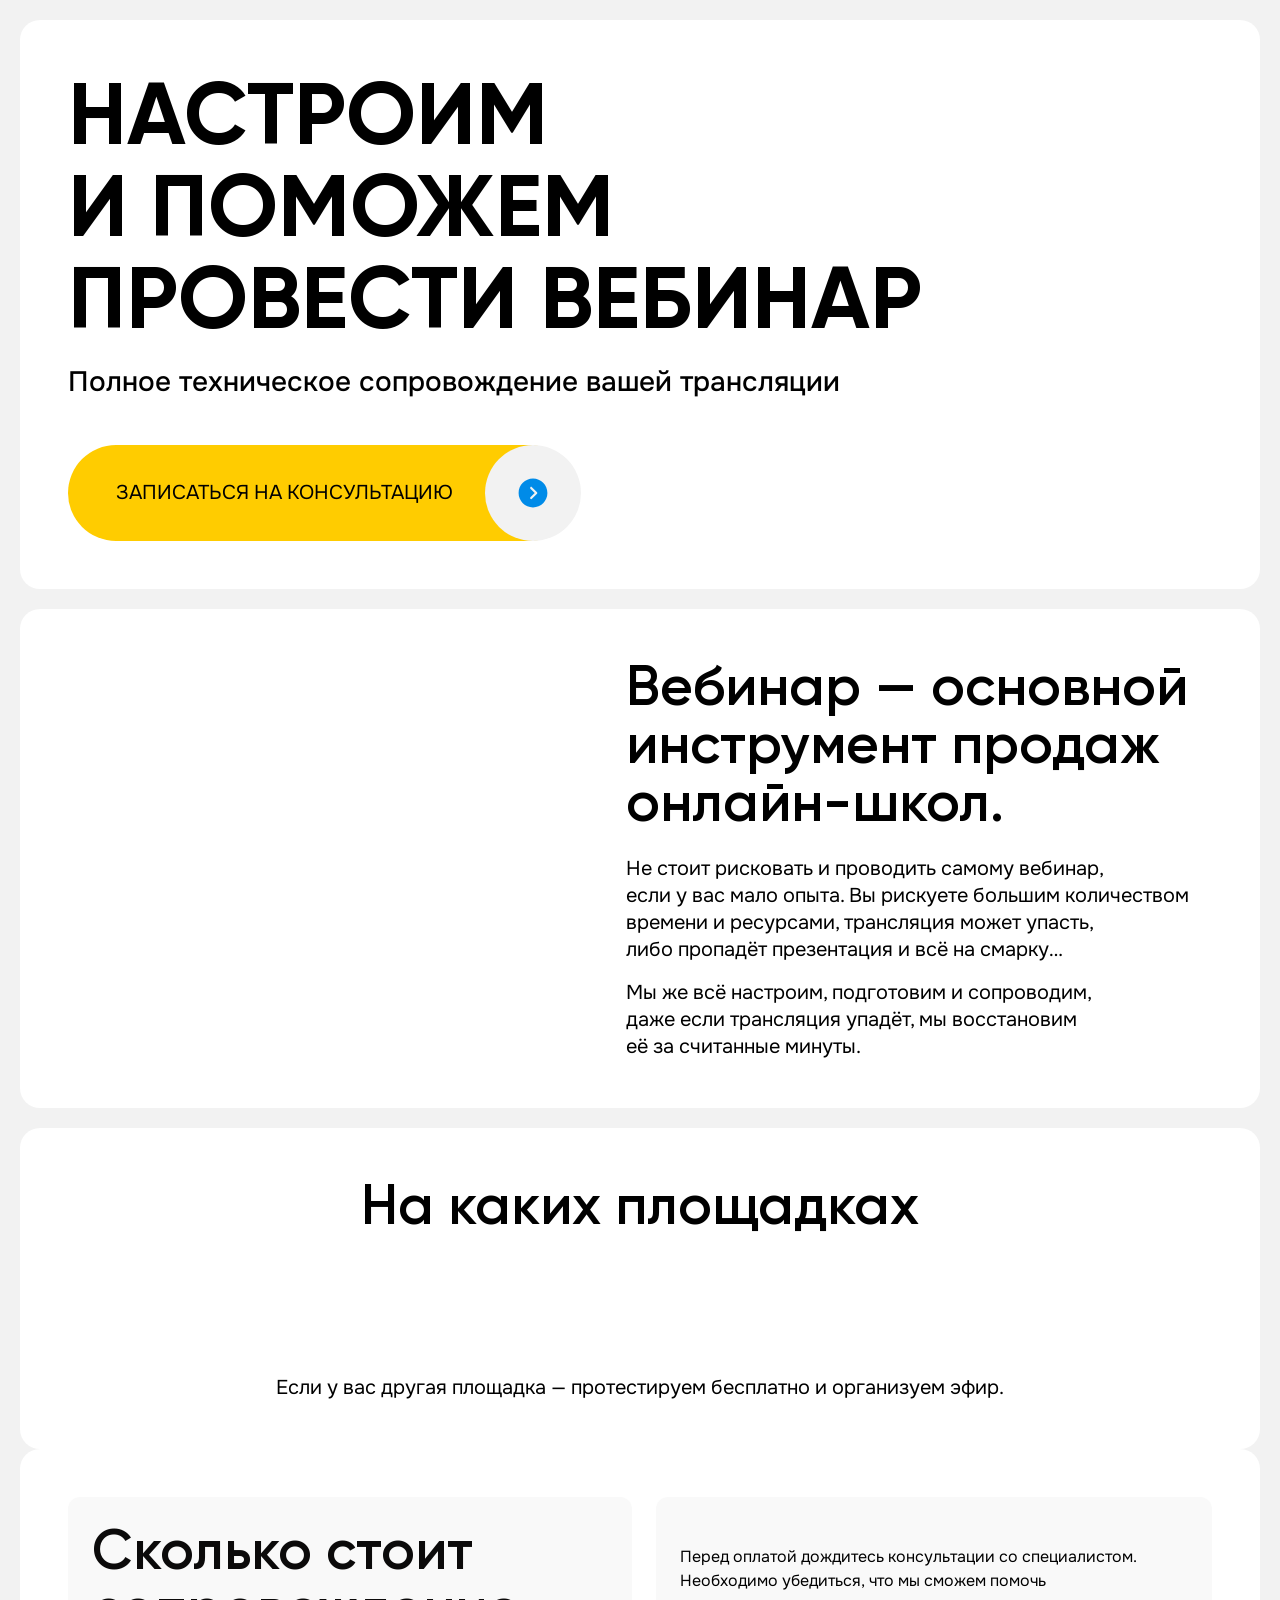
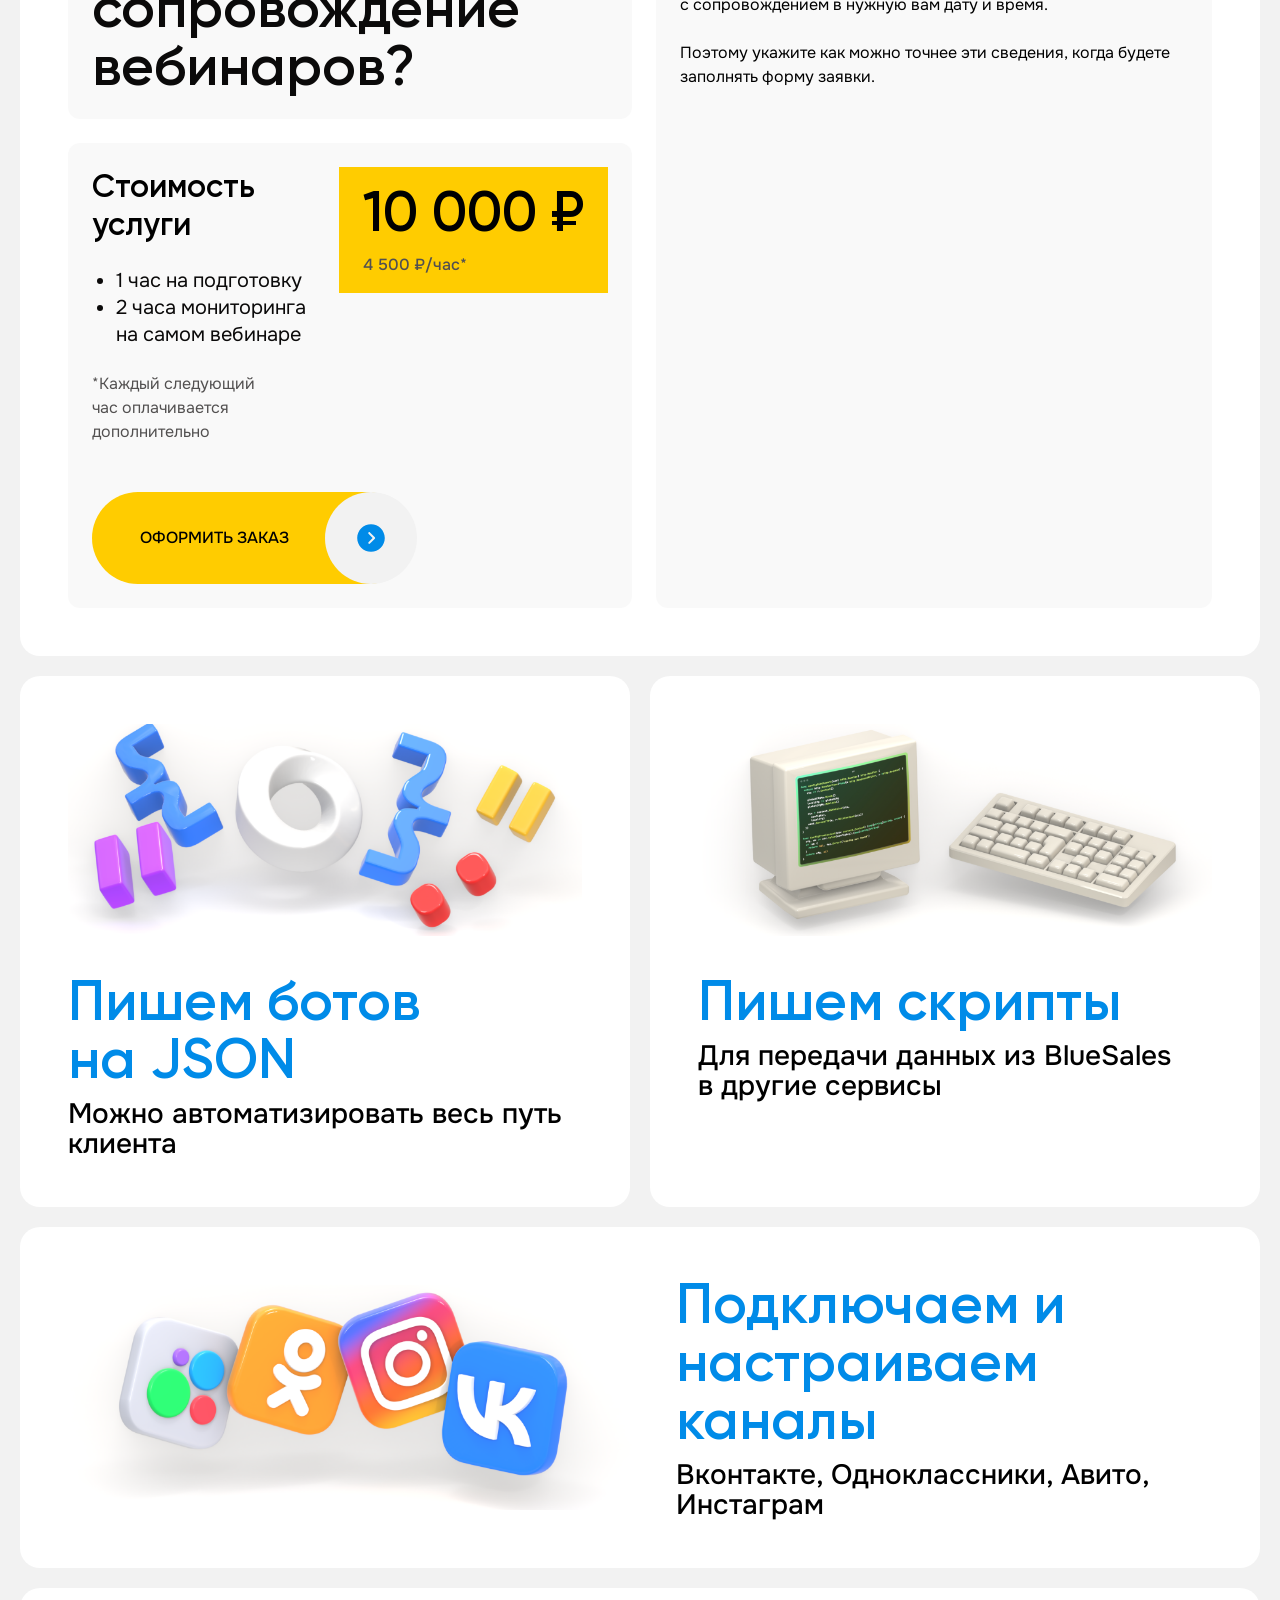
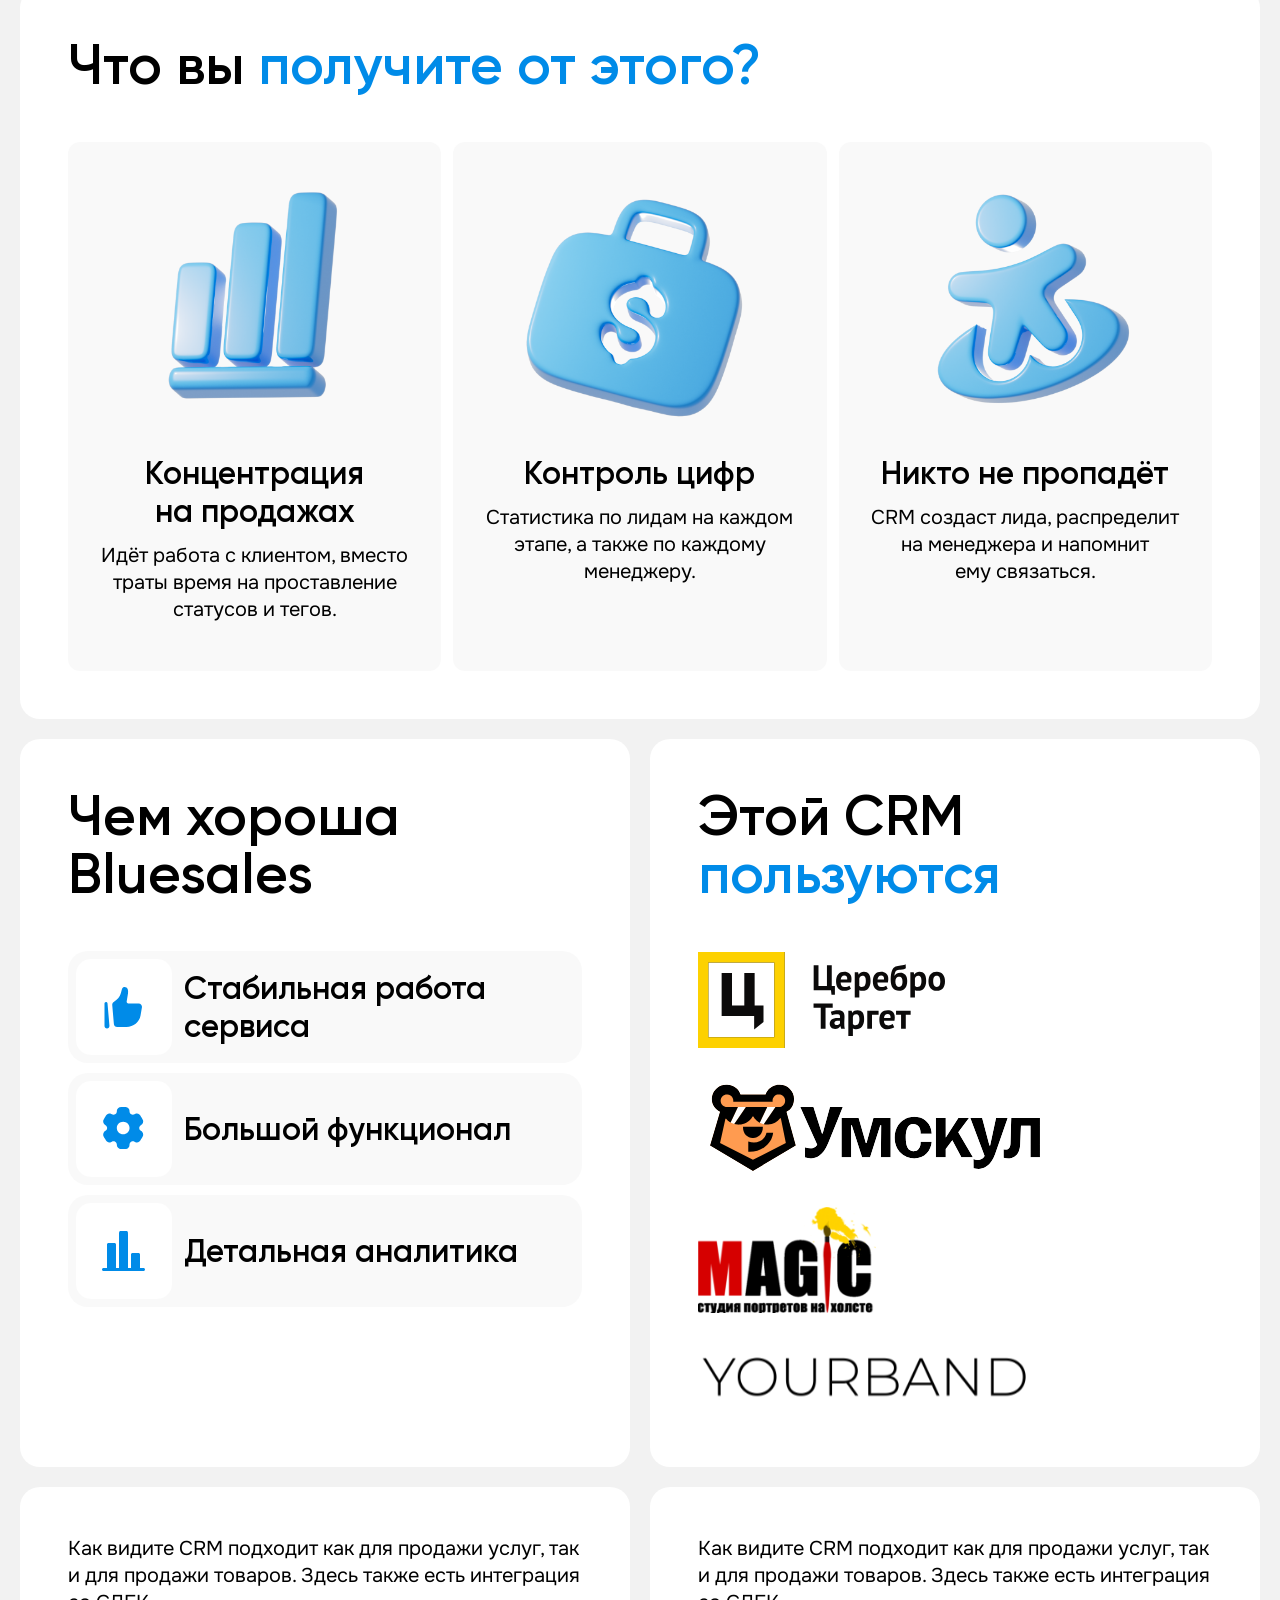
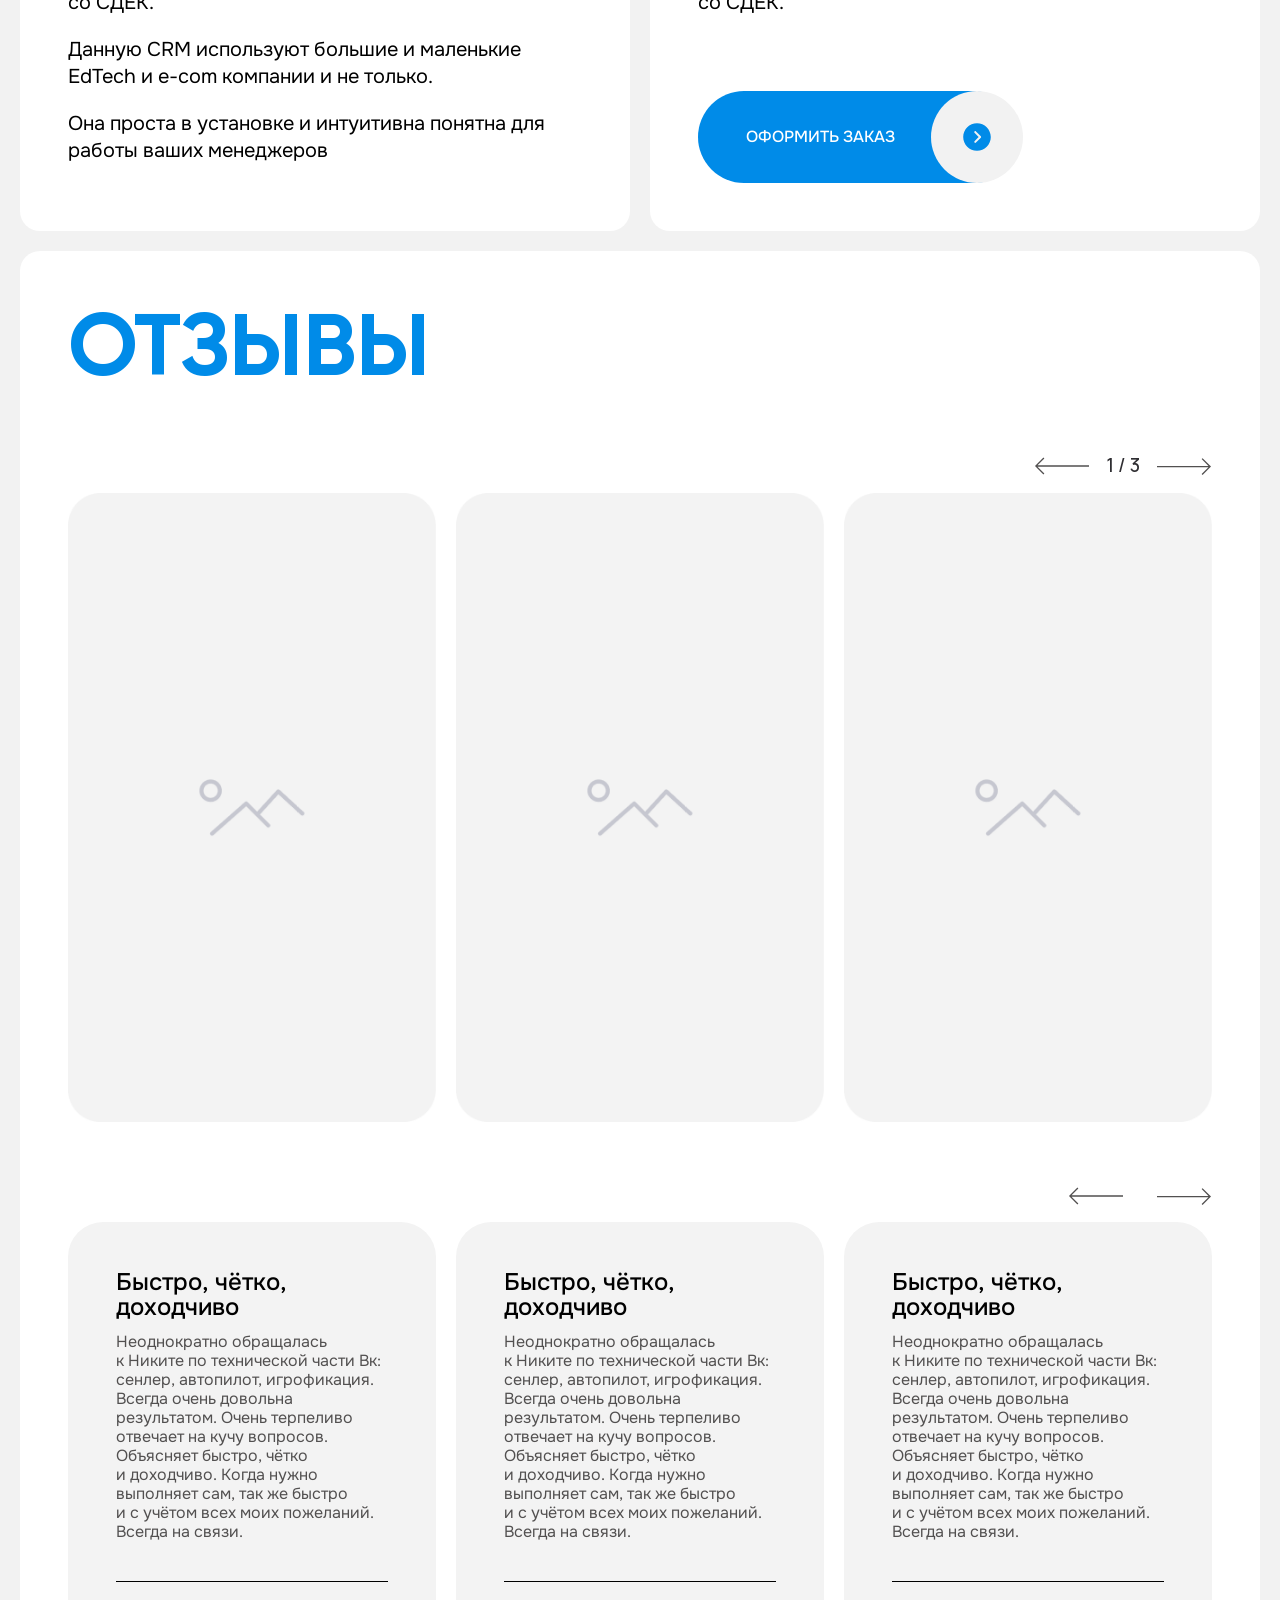
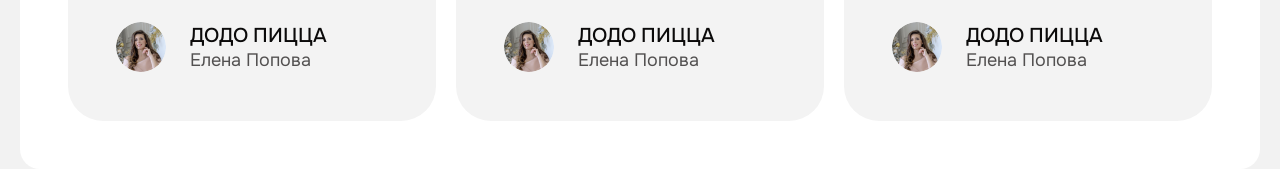
==== commit 5635a530: "bluesales in progress" ====
--- a/public/index.html
+++ b/public/index.html
@@ -259,29 +259,84 @@
 
       <!-- bluesales -->
       <section>
-        <div class="max-w-[1880px]">
+        <div class="max-w-[1880px] mx-auto">
           <div class="flex xl:flex-row flex-col sm:gap-5 gap-3">
             <div class="container">
               <h3 class="font-Gilroy font-semibold 2xl:text-[63px] 2xl:leading-[67.2px] xl:text-[56px] text-[28px] lg:text-[48px] sm:text-[36px]  xl:leading-[58px] lg:leading-[50px] sm:leading-[37px] leading-[29.9px] text-black sm:mb-12 mb-4">
                 Чем хороша Bluesales
               </h3>
+              <ul class="flex gap-[10px] flex-col">
+                <li class="bg-secondary-50 rounded-[20px] flex items-center p-2 gap-3">
+                  <div class="rounded-[15px] flex-shrink-0 bg-white border-transparent border-8 sm:w-[96px] sm:h-[96px] w-[72px] h-[72px] flex items-center justify-center">
+                    <svg class="sm:w-[48px] sm:h-[48px] w-[36px] h-[36px]" width="48" height="48" viewBox="0 0 48 48" fill="none" xmlns="http://www.w3.org/2000/svg">
+                      <path d="M40.5398 32.53L41.9508 24.3704C42.3032 22.3324 40.736 20.4684 38.67 20.4684H28.3078C27.2808 20.4684 26.4988 19.5466 26.665 18.532L27.9904 10.4428C28.2056 9.1287 28.1442 7.784 27.8098 6.49504C27.5328 5.42728 26.709 4.5699 25.6256 4.22186L25.3356 4.1287C24.6808 3.91836 23.9662 3.9673 23.3488 4.26478C22.6694 4.59222 22.1722 5.18946 21.988 5.89978L21.0366 9.56748C20.7338 10.7345 20.293 11.8609 19.7244 12.9252C18.8937 14.4803 17.6093 15.7249 16.2742 16.8754L13.3968 19.355C12.5854 20.0542 12.1594 21.1012 12.2517 22.1688L13.876 40.9542C14.025 42.6772 15.4656 44 17.1932 44H26.4904C33.453 44 39.395 39.1488 40.5398 32.53Z" fill="#008BE8"/>
+                      <path fill-rule="evenodd" clip-rule="evenodd" d="M5.93534 18.9702C6.73786 18.9355 7.42522 19.5393 7.49442 20.3396L9.43762 42.8126C9.56244 44.2562 8.42536 45.5004 6.97342 45.5004C5.60578 45.5004 4.5 44.3908 4.5 43.0258V20.4688C4.5 19.6655 5.1328 19.0048 5.93534 18.9702Z" fill="#008BE8"/>
+                    </svg>
+                  </div>
+                  <span class="font-Gilroy font-semibold 2xl:text-[36px] xl:text-[32px] md:text-[28px] sm:text-[24px] text-[20px] 2xl:leading-[42.95px] xl:leading-[38px] md:leading-[33px] sm:leading-[28px] leading-[23.86px] pr-1">
+                    Стабильная работа сервиса
+                  </span>
+                </li>
+                <li class="bg-secondary-50 rounded-[20px] flex items-center p-2 gap-3">
+                  <div class="rounded-[15px] flex-shrink-0 bg-white border-transparent border-8 sm:w-[96px] sm:h-[96px] w-[72px] h-[72px] flex items-center justify-center">
+                    <svg class="sm:w-[48px] sm:h-[48px] w-[36px] h-[36px]" width="48" height="48" viewBox="0 0 48 48" fill="none" xmlns="http://www.w3.org/2000/svg">
+                      <path fill-rule="evenodd" clip-rule="evenodd" d="M26.9262 2.3197C26.1466 2 25.1582 2 23.1814 2C21.2045 2 20.2161 2 19.4365 2.3197C18.397 2.74598 17.571 3.56362 17.1405 4.59272C16.9439 5.06251 16.867 5.60885 16.8369 6.40578C16.7926 7.57693 16.1859 8.66097 15.1607 9.24695C14.1354 9.83292 12.8838 9.81103 11.8372 9.26339C11.1249 8.89073 10.6085 8.6835 10.0993 8.61714C8.98368 8.47174 7.85545 8.77101 6.96278 9.44912C6.29326 9.9577 5.79905 10.8051 4.81065 12.4999C3.82225 14.1946 3.32807 15.042 3.21792 15.8703C3.07103 16.9747 3.37335 18.0916 4.05834 18.9753C4.37099 19.3788 4.81038 19.7177 5.49234 20.1419C6.49488 20.7656 7.13996 21.828 7.13989 23C7.13983 24.172 6.49478 25.2342 5.49234 25.8577C4.81027 26.2821 4.3708 26.6212 4.05813 27.0246C3.37314 27.9083 3.07084 29.0251 3.21771 30.1295C3.32785 30.9577 3.82206 31.8053 4.81044 33.5C5.79884 35.1947 6.29305 36.0423 6.96257 36.5507C7.85524 37.2288 8.98347 37.528 10.099 37.3827C10.6083 37.3163 11.1246 37.1091 11.8368 36.7365C12.8835 36.1888 14.1353 36.167 15.1606 36.7529C16.1859 37.339 16.7926 38.423 16.8369 39.5944C16.867 40.3911 16.9439 40.9376 17.1405 41.4073C17.571 42.4363 18.397 43.2541 19.4365 43.6804C20.2161 44 21.2045 44 23.1814 44C25.1582 44 26.1466 44 26.9262 43.6804C27.9658 43.2541 28.7917 42.4363 29.2222 41.4073C29.4188 40.9376 29.4959 40.3912 29.526 39.5942C29.5702 38.423 30.1767 37.339 31.202 36.7529C32.2273 36.1668 33.479 36.1888 34.5258 36.7365C35.238 37.1091 35.7542 37.3161 36.2635 37.3825C37.379 37.528 38.5073 37.2288 39.3999 36.5507C40.0696 36.042 40.5637 35.1947 41.5521 33.4998C42.5405 31.8051 43.0346 30.9577 43.1449 30.1295C43.2917 29.0251 42.9893 27.9081 42.3045 27.0244C41.9917 26.621 41.5523 26.2819 40.8702 25.8577C39.8679 25.2342 39.2228 24.1718 39.2228 22.9998C39.2228 21.8278 39.8679 20.7658 40.8702 20.1423C41.5525 19.7179 41.9919 19.379 42.3047 18.9753C42.9896 18.0917 43.2919 16.9748 43.1451 15.8704C43.0348 15.0422 42.5407 14.1948 41.5523 12.5C40.5639 10.8052 40.0698 9.95784 39.4001 9.44927C38.5075 8.77115 37.3793 8.47188 36.2637 8.61729C35.7544 8.68365 35.238 8.89086 34.526 9.26348C33.4793 9.81114 32.2275 9.83304 31.2022 9.24702C30.1769 8.66101 29.5702 7.57689 29.5258 6.40567C29.4957 5.60881 29.4188 5.06249 29.2222 4.59272C28.7917 3.56362 27.9658 2.74598 26.9262 2.3197ZM23.1814 29.3C26.6961 29.3 29.5452 26.4795 29.5452 23C29.5452 19.5205 26.6961 16.7 23.1814 16.7C19.6666 16.7 16.8175 19.5205 16.8175 23C16.8175 26.4795 19.6666 29.3 23.1814 29.3Z" fill="#008BE8"/>
+                    </svg>
+                  </div>
+                  <span class="font-Gilroy font-semibold 2xl:text-[36px] xl:text-[32px] md:text-[28px] sm:text-[24px] text-[20px] 2xl:leading-[42.95px] xl:leading-[38px] md:leading-[33px] sm:leading-[28px] leading-[23.86px] pr-1">
+                    Большой функционал
+                  </span>
+                </li>
+                <li class="bg-secondary-50 rounded-[20px] flex items-center p-2 gap-3">
+                  <div class="rounded-[15px] flex-shrink-0 bg-white border-transparent border-8 sm:w-[96px] sm:h-[96px] w-[72px] h-[72px] flex items-center justify-center">
+                    <svg class="sm:w-[48px] sm:h-[48px] w-[36px] h-[36px]" width="48" height="48" viewBox="0 0 48 48" fill="none" xmlns="http://www.w3.org/2000/svg">
+                      <path d="M40 27.5C40 26.6716 39.3284 26 38.5 26H32.5C31.6716 26 31 26.6716 31 27.5V41H28V8.5C28 7.04338 27.9968 6.10182 27.9036 5.40806C27.816 4.75744 27.6748 4.55352 27.5606 4.43934C27.4464 4.32516 27.2426 4.18394 26.592 4.09646C25.8982 4.00318 24.9566 4 23.5 4C22.0434 4 21.1018 4.00318 20.408 4.09646C19.7574 4.18394 19.5535 4.32516 19.4393 4.43934C19.3252 4.55352 19.1839 4.75744 19.0965 5.40806C19.0032 6.10182 19 7.04338 19 8.5V41H16V17.5C16 16.6716 15.3284 16 14.5 16H8.5C7.67158 16 7 16.6716 7 17.5V41H4H3.5C2.67158 41 2 41.6716 2 42.5C2 43.3284 2.67158 44 3.5 44H43.5C44.3284 44 45 43.3284 45 42.5C45 41.6716 44.3284 41 43.5 41H43H40V27.5Z" fill="#008BE8"/>
+                    </svg>
+                  </div>
+                  <span class="font-Gilroy font-semibold 2xl:text-[36px] xl:text-[32px] md:text-[28px] sm:text-[24px] text-[20px] 2xl:leading-[42.95px] xl:leading-[38px] md:leading-[33px] sm:leading-[28px] leading-[23.86px] pr-1">
+                    Детальная аналитика
+                  </span>
+                </li>
+              </ul>
             </div>
             <div class="container">
               <h3 class="font-Gilroy font-semibold 2xl:text-[63px] 2xl:leading-[67.2px] xl:text-[56px] text-[28px] lg:text-[48px] sm:text-[36px]  xl:leading-[58px] lg:leading-[50px] sm:leading-[37px] leading-[29.9px] text-black sm:mb-12 mb-4">
                 Этой CRM <span class="text-bluesales">пользуются</span>
               </h3>
+              <div class="flex flex-wrap gap-[24px]">
+                <img src="./assets/images/logo/logo1.svg" alt="">
+                <img src="./assets/images/logo/logo2.svg" alt="">
+                <img src="./assets/images/logo/logo3.svg" alt="">
+                <img src="./assets/images/logo/logo4.svg" alt="">
+              </div>
             </div>
           </div>
           <div class="flex xl:flex-row flex-col sm:gap-5 gap-3 mt-5">
             <div class="container">
-              <h3 class="font-Gilroy font-semibold 2xl:text-[63px] 2xl:leading-[67.2px] xl:text-[56px] text-[28px] lg:text-[48px] sm:text-[36px]  xl:leading-[58px] lg:leading-[50px] sm:leading-[37px] leading-[29.9px] text-black sm:mb-12 mb-4">
-                Чем хороша Bluesales
-              </h3>
+              <p class="font-Onest font-normal text-black 2xl:text-2xl xl:text-20px md:text-[20px] sm:text-[18px] text-[16px]
+              2xl:leading-[32.4px] xl:leading-[27px] md:leading-[27px] sm:leading-[23.4px] leading-[21.6px]">
+                Как видите CRM подходит как для продажи услуг, так и для продажи товаров. Здесь также есть интеграция со СДЕК.
+              </p>
+              <p class="font-Onest font-normal text-black 2xl:text-2xl xl:text-20px md:text-[20px] sm:text-[18px] text-[16px]
+              2xl:leading-[32.4px] xl:leading-[27px] md:leading-[27px] sm:leading-[23.4px] leading-[21.6px] mt-5">
+                Данную CRM используют большие и маленькие EdTech и e-com компании и не только.
+              </p>
+              <p class="font-Onest font-normal text-black 2xl:text-2xl xl:text-20px md:text-[20px] sm:text-[18px] text-[16px]
+              2xl:leading-[32.4px] xl:leading-[27px] md:leading-[27px] sm:leading-[23.4px] leading-[21.6px] mt-5">
+                Она проста в установке и интуитивна понятна для работы ваших менеджеров
+              </p>
             </div>
             <div class="container">
-              <h3 class="font-Gilroy font-semibold 2xl:text-[63px] 2xl:leading-[67.2px] xl:text-[56px] text-[28px] lg:text-[48px] sm:text-[36px]  xl:leading-[58px] lg:leading-[50px] sm:leading-[37px] leading-[29.9px] text-black sm:mb-12 mb-4">
-                Этой CRM <span class="text-bluesales">пользуются</span>
-              </h3>
+              <p class="font-Onest font-normal text-black 2xl:text-2xl xl:text-20px md:text-[20px] sm:text-[18px] text-[16px]
+              2xl:leading-[32.4px] xl:leading-[27px] md:leading-[27px] sm:leading-[23.4px] leading-[21.6px]">
+                Как видите CRM подходит как для продажи услуг, так и для продажи товаров. Здесь также есть интеграция со СДЕК.
+              </p>
+              <button class="flex md:w-auto w-full relative rounded-[999px] bg-bluesales sm:py-[34px] p-[30px] pl-[20px] sm:pl-[48px] sm:pr-[124px] 2xl:mt-[68px] xl:mt-[75px] sm:mt-[24px] mt-[12px]">
+                <span class="text-start font-Onest font-medium 2xl:text-[32px] text-[16px] text-white">
+                  ОФОРМИТЬ ЗАКАЗ
+                </span>
+                <img class="absolute -right-1 top-0 h-full" src="./assets/images/icons/btn_icon.svg" alt="">
+              </button>
             </div>
           </div>
         </div>
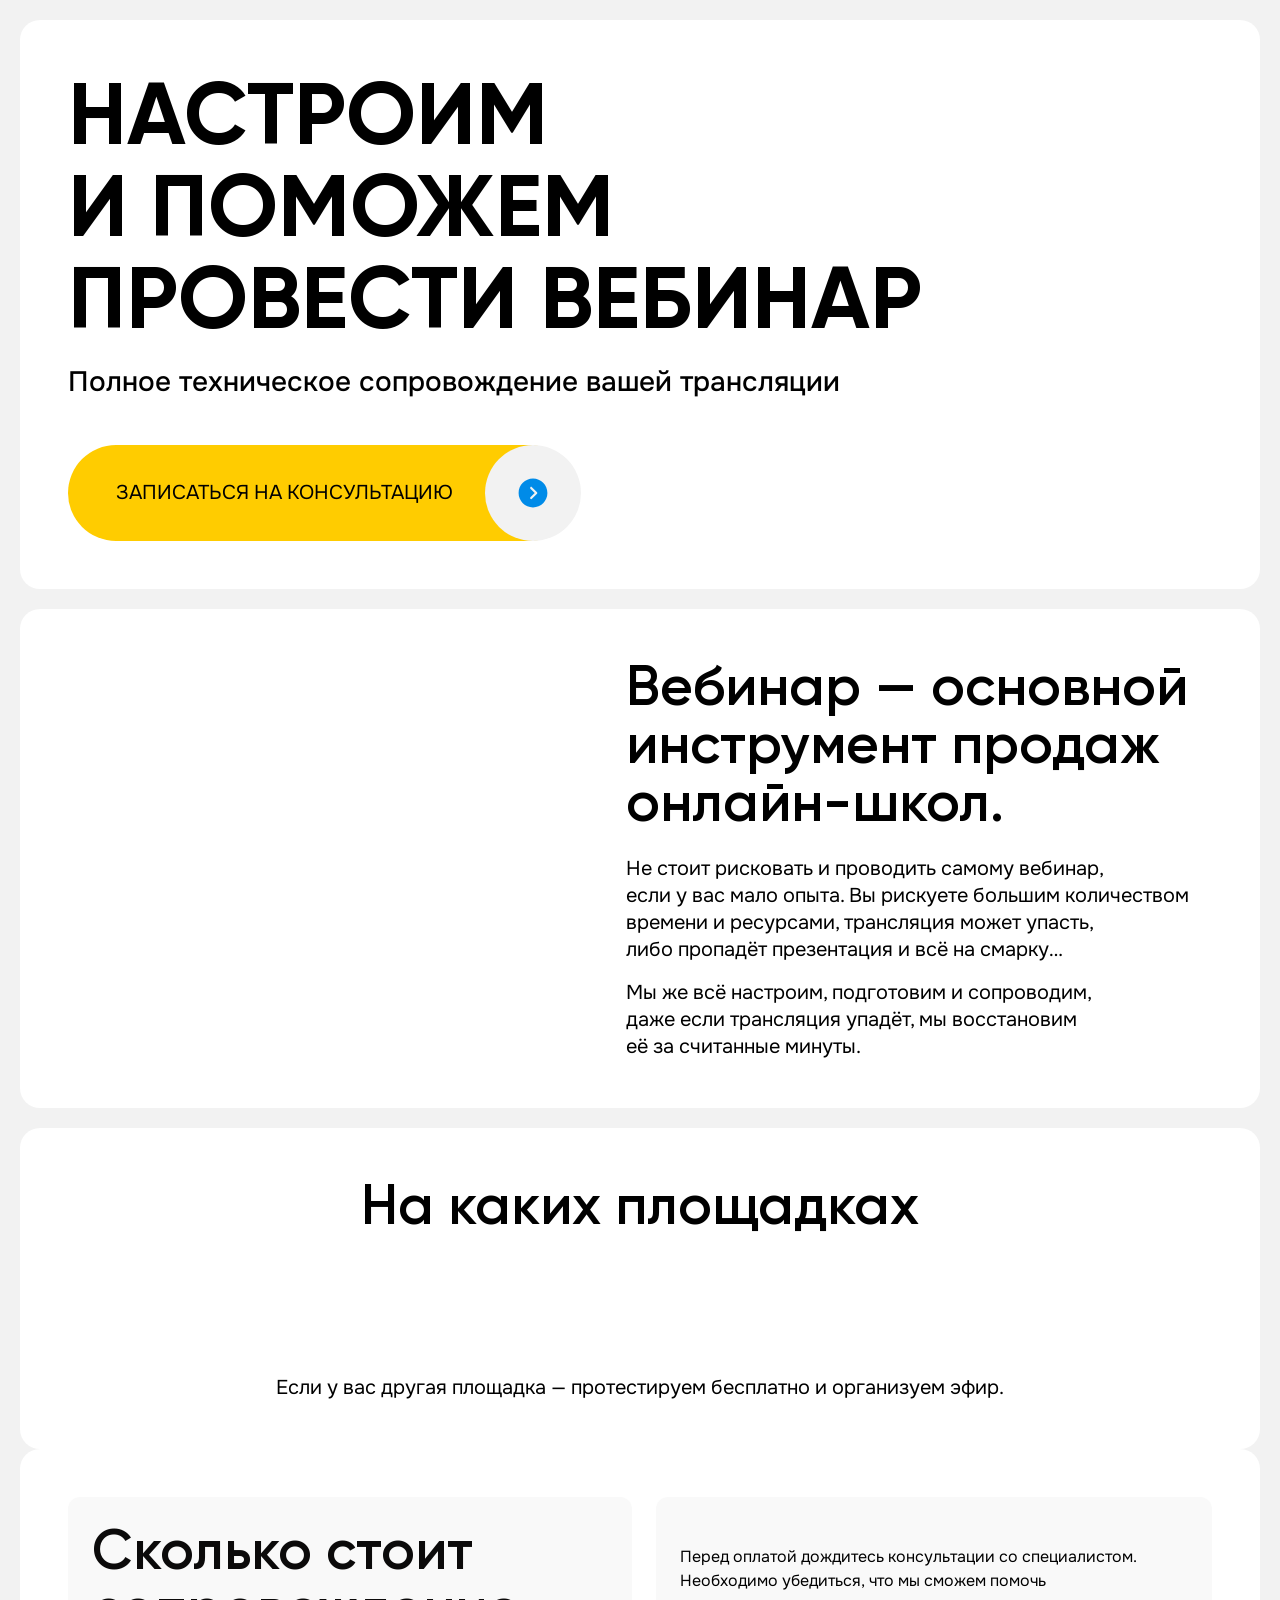
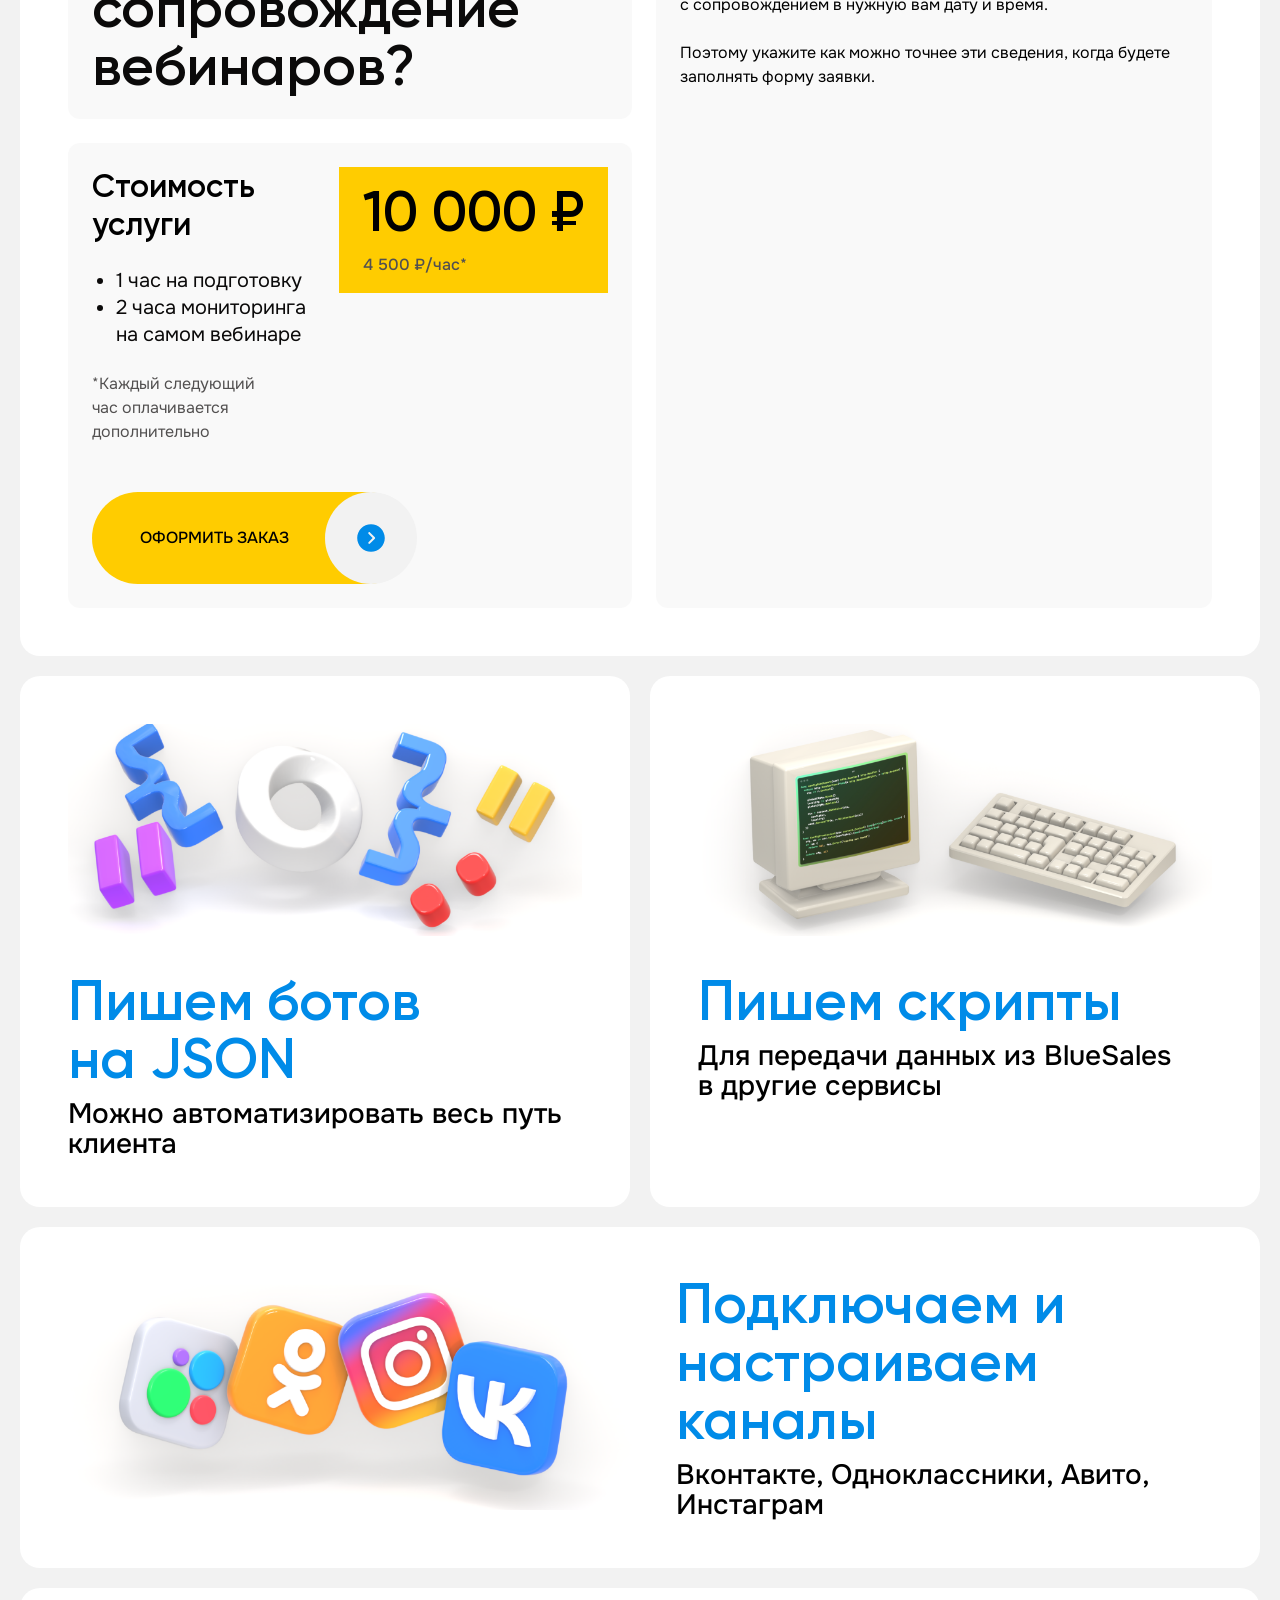
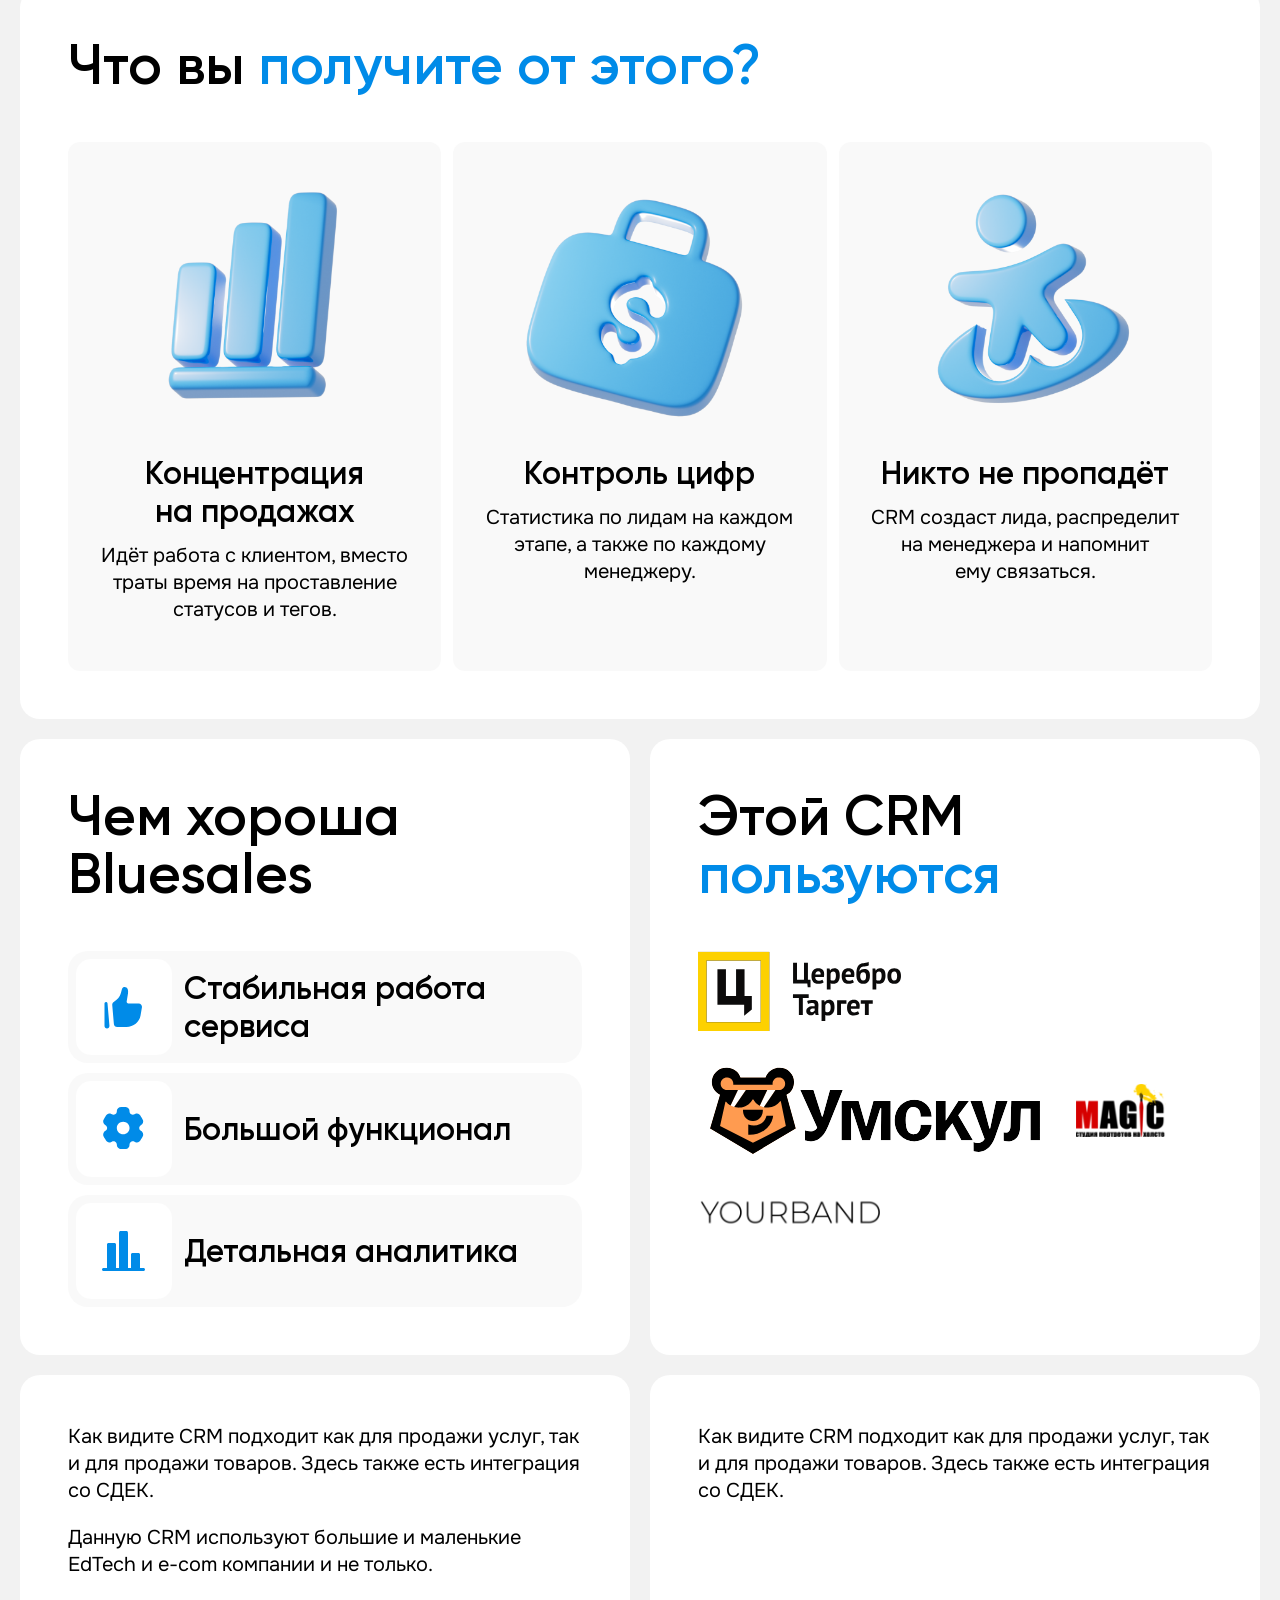
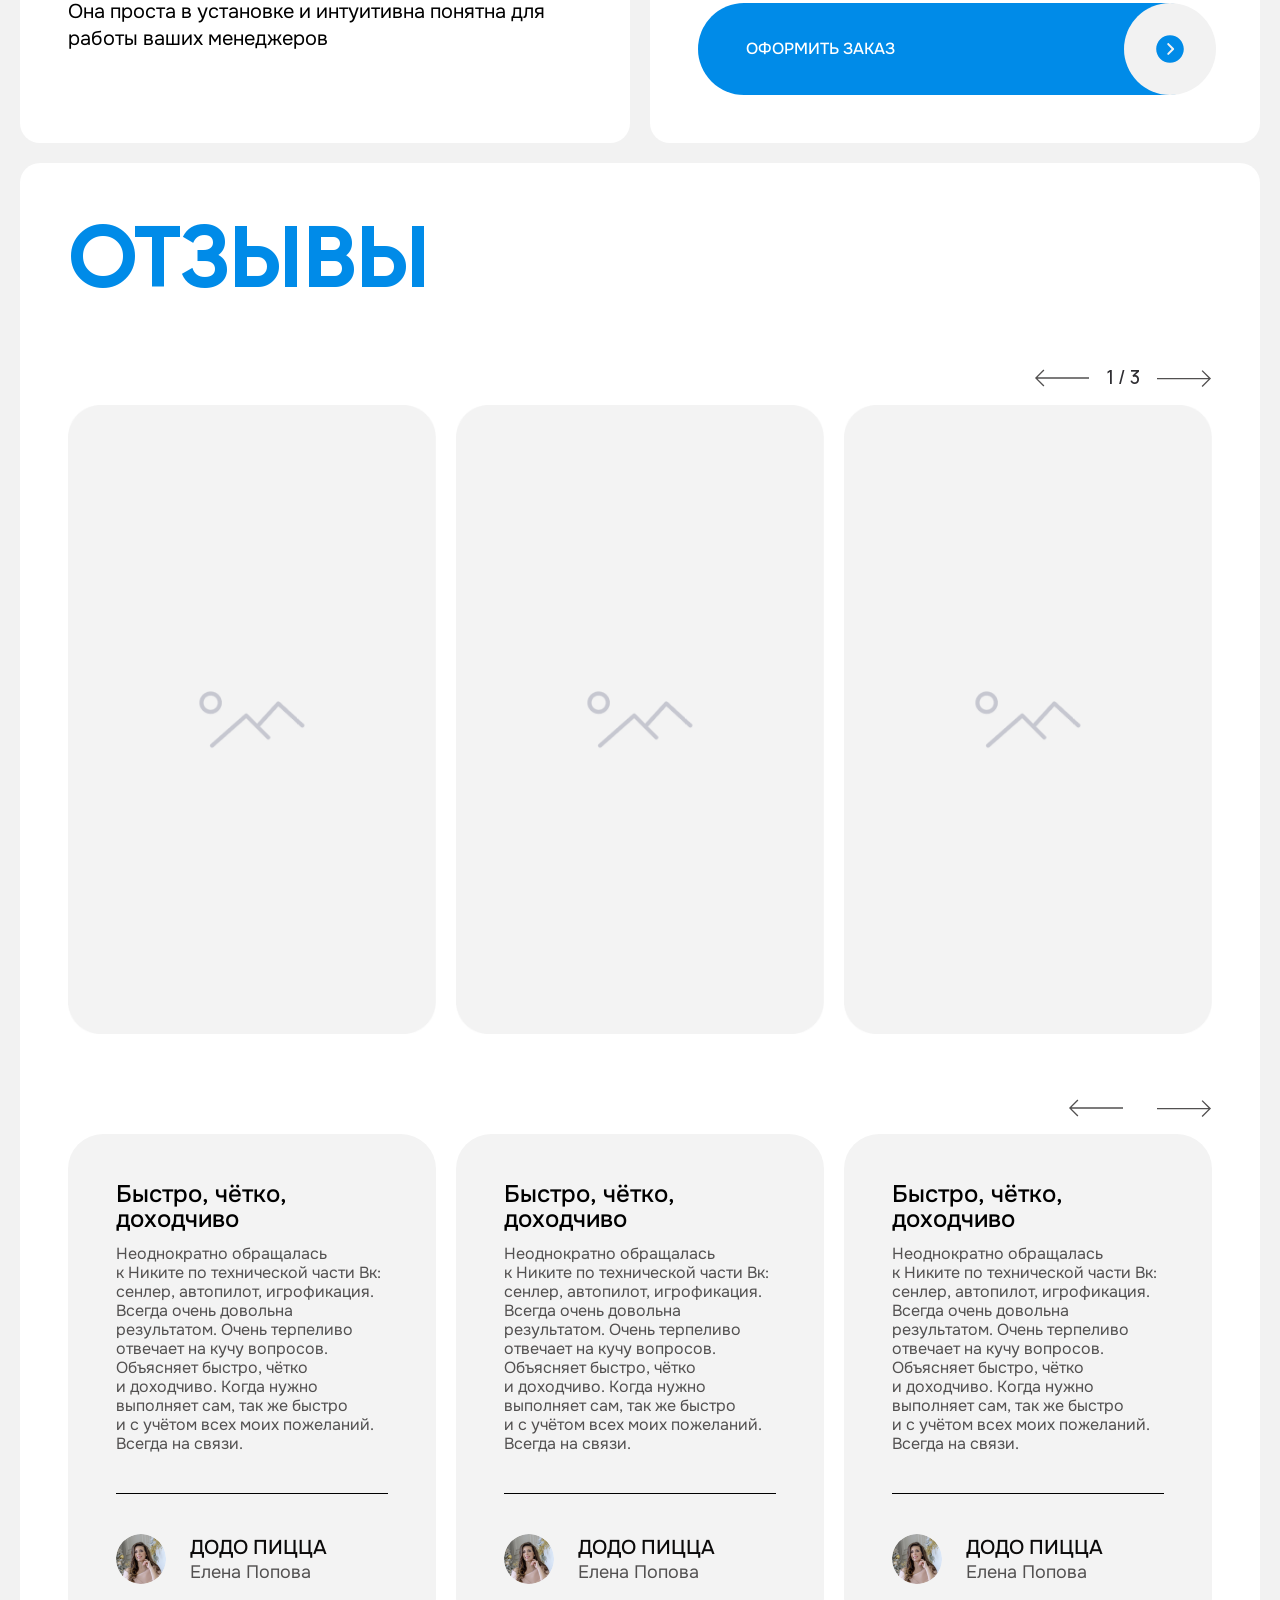
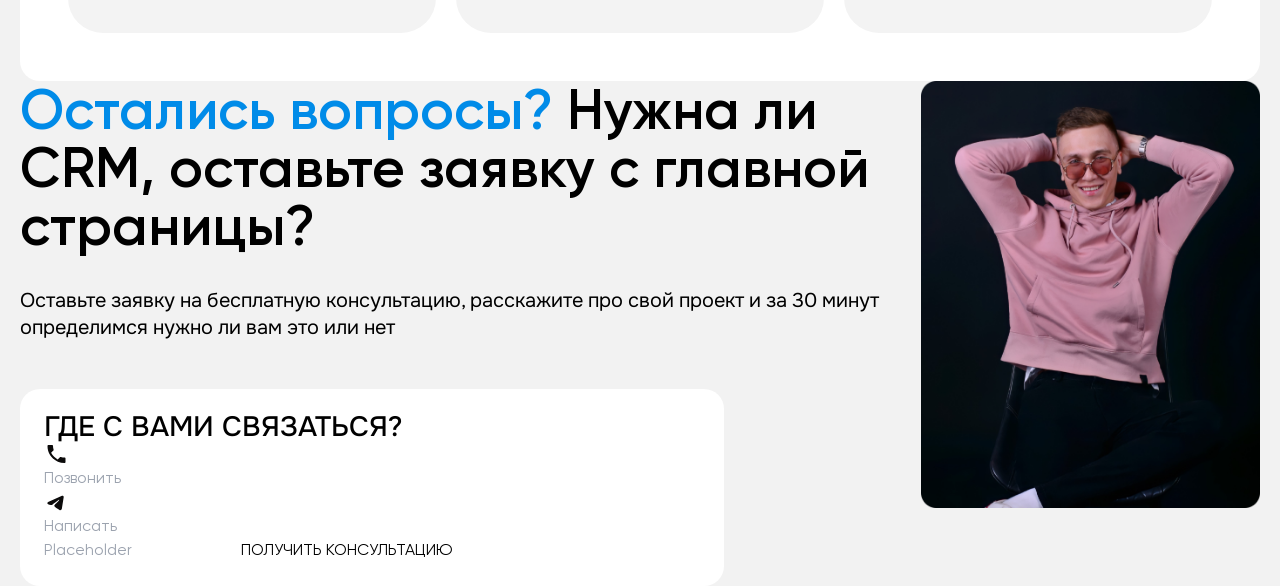
==== commit eb9ce42e: "contact in progress" ====
--- a/public/index.html
+++ b/public/index.html
@@ -300,14 +300,14 @@
               </ul>
             </div>
             <div class="container">
-              <h3 class="font-Gilroy font-semibold 2xl:text-[63px] 2xl:leading-[67.2px] xl:text-[56px] text-[28px] lg:text-[48px] sm:text-[36px]  xl:leading-[58px] lg:leading-[50px] sm:leading-[37px] leading-[29.9px] text-black sm:mb-12 mb-4">
+              <h3 class="font-Gilroy font-semibold 2xl:text-[63px] 2xl:leading-[67.2px] xl:text-[56px] text-[28px] lg:text-[48px] sm:text-[36px]  xl:leading-[58px] lg:leading-[50px] sm:leading-[37px] leading-[29.9px] text-black 2xl:mb-[100px] xl:mb-12 sm:mb-9 mb-3">
                 Этой CRM <span class="text-bluesales">пользуются</span>
               </h3>
-              <div class="flex flex-wrap gap-[24px]">
-                <img src="./assets/images/logo/logo1.svg" alt="">
-                <img src="./assets/images/logo/logo2.svg" alt="">
-                <img src="./assets/images/logo/logo3.svg" alt="">
-                <img src="./assets/images/logo/logo4.svg" alt="">
+              <div class="flex flex-wrap gap-[24px] xl:justify-start items-center justify-center">
+                <img class="2xl:max-w-[247px] xl:max-w-[203px] md:max-w-[247px] sm:max-w-[154px] max-w-[110px]" src="./assets/images/logo/logo1.svg" alt="">
+                <img class="2xl:max-w-[354px] sm:max-w-[354px] max-w-[183px]" src="./assets/images/logo/logo2.svg" alt="">
+                <img class="2xl:max-w-[178px] sm:max-w-[90px] max-w-[61px]" src="./assets/images/logo/logo3.svg" alt="">
+                <img class="2xl:max-w-[335px] sm:max-w-[186px] max-w-[115px]" src="./assets/images/logo/logo4.svg" alt="">
               </div>
             </div>
           </div>
@@ -327,16 +327,18 @@
               </p>
             </div>
             <div class="container">
-              <p class="font-Onest font-normal text-black 2xl:text-2xl xl:text-20px md:text-[20px] sm:text-[18px] text-[16px]
-              2xl:leading-[32.4px] xl:leading-[27px] md:leading-[27px] sm:leading-[23.4px] leading-[21.6px]">
-                Как видите CRM подходит как для продажи услуг, так и для продажи товаров. Здесь также есть интеграция со СДЕК.
-              </p>
-              <button class="flex md:w-auto w-full relative rounded-[999px] bg-bluesales sm:py-[34px] p-[30px] pl-[20px] sm:pl-[48px] sm:pr-[124px] 2xl:mt-[68px] xl:mt-[75px] sm:mt-[24px] mt-[12px]">
-                <span class="text-start font-Onest font-medium 2xl:text-[32px] text-[16px] text-white">
-                  ОФОРМИТЬ ЗАКАЗ
-                </span>
-                <img class="absolute -right-1 top-0 h-full" src="./assets/images/icons/btn_icon.svg" alt="">
-              </button>
+              <div class="flex sm:flex-col flex-col-reverse sm:gap-6 gap-3">
+                <p class="font-Onest font-normal text-black 2xl:text-2xl xl:text-20px md:text-[20px] sm:text-[18px] text-[16px]
+                2xl:leading-[32.4px] xl:leading-[27px] md:leading-[27px] sm:leading-[23.4px] leading-[21.6px]">
+                  Как видите CRM подходит как для продажи услуг, так и для продажи товаров. Здесь также есть интеграция со СДЕК.
+                </p>
+                <button class="flex md:w-auto w-full relative rounded-[999px] bg-bluesales sm:py-[34px] p-[30px] pl-[20px] sm:pl-[48px] sm:pr-[124px] 2xl:mt-[68px] xl:mt-[75px] mt-0">
+                  <span class="text-start font-Onest font-medium 2xl:text-[32px] text-[16px] text-white">
+                    ОФОРМИТЬ ЗАКАЗ
+                  </span>
+                  <img class="absolute -right-1 top-0 h-full" src="./assets/images/icons/btn_icon.svg" alt="">
+                </button>
+              </div>
             </div>
           </div>
         </div>
@@ -513,6 +515,50 @@
         </div>
       </section>
       <!-- comment -->
+
+      <!-- contact -->
+      <section>
+        <div class="max-w-[1880px] mx-auto 2xl:p-17 flex items-start gap-[42px]">
+          <div class="max-w-[921px]">
+            <h3 class="font-Gilroy font-semibold 2xl:text-[63px] 2xl:leading-[67.2px] xl:text-[56px] text-[28px] lg:text-[48px] sm:text-[36px]  xl:leading-[58px] lg:leading-[50px] sm:leading-[37px] leading-[29.9px] text-black md:mb-8 sm:mb-6 mb-4">
+              <span class="text-bluesales">Остались вопросы?</span> Нужна ли CRM, оставьте заявку с главной страницы?
+            </h3>
+            <p class="font-Onest font-normal text-black 2xl:text-2xl xl:text-20px md:text-[20px] sm:text-[18px] text-[16px]
+            2xl:leading-[32.4px] xl:leading-[27px] md:leading-[27px] sm:leading-[23.4px] leading-[21.6px] md:mb-12 mb-6">
+            Оставьте заявку на бесплатную консультацию, расскажите про свой проект и за 30 минут определимся нужно ли вам это или нет
+            </p>
+            <div class="rounded-[20px] bg-white p-6 max-w-[704px]">
+              <h6 class="font-Onest font-medium text-[28px] leading-[29.4px]">
+                ГДЕ С ВАМИ СВЯЗАТЬСЯ?
+              </h6>
+              <form action="#">
+                <div>
+                  <div>
+                    <svg width="25" height="24" viewBox="0 0 25 24" fill="none" xmlns="http://www.w3.org/2000/svg">
+                      <path d="M7.12 10.79C8.56 13.62 10.88 15.93 13.71 17.38L15.91 15.18C16.18 14.91 16.58 14.82 16.93 14.94C18.05 15.31 19.26 15.51 20.5 15.51C21.05 15.51 21.5 15.96 21.5 16.51V20C21.5 20.55 21.05 21 20.5 21C11.11 21 3.5 13.39 3.5 4C3.5 3.45 3.95 3 4.5 3H8C8.55 3 9 3.45 9 4C9 5.25 9.2 6.45 9.57 7.57C9.68 7.92 9.6 8.31 9.32 8.59L7.12 10.79Z" fill="#0B0A0A"/>
+                    </svg>
+                    <input type="text" placeholder="Позвонить">
+                  </div>
+                  <div>
+                    <svg width="25" height="24" viewBox="0 0 25 24" fill="none" xmlns="http://www.w3.org/2000/svg">
+                      <path fill-rule="evenodd" clip-rule="evenodd" d="M18.0094 5.85828C18.2101 5.77105 18.4297 5.74097 18.6454 5.77116C18.8612 5.80135 19.0651 5.89071 19.2361 6.02994C19.407 6.16918 19.5387 6.35319 19.6174 6.56284C19.6962 6.77248 19.7191 7.00008 19.6837 7.22196L17.8421 18.7596C17.6635 19.8725 16.4812 20.5107 15.4931 19.9564C14.6664 19.4926 13.4387 18.778 12.3344 18.0325C11.7823 17.6593 10.0909 16.4641 10.2988 15.6137C10.4774 14.8866 13.3194 12.1542 14.9433 10.5297C15.5807 9.89146 15.2901 9.52328 14.5373 10.1104C12.6681 11.568 9.66703 13.7846 8.67478 14.4086C7.79945 14.9587 7.34311 15.0527 6.79746 14.9587C5.80196 14.7876 4.87872 14.5226 4.1252 14.1997C3.10696 13.7636 3.15649 12.3177 4.12439 11.8967L18.0094 5.85828Z" fill="#0B0A0A"/>
+                    </svg>
+                    <input type="text" placeholder="Написать">
+                  </div>
+                </div>
+                <input type="text" placeholder="Placeholder">
+                <button type="submit">
+                  ПОЛУЧИТЬ КОНСУЛЬТАЦИЮ
+                </button>
+              </form>
+            </div>
+          </div>
+          <div class="max-w-[777px]">
+            <img src="./assets/images/contact.png" alt="">
+          </div>
+        </div>
+      </section>
+      <!-- contact -->
     </main>
   </div>
     <!-- swiper js -->
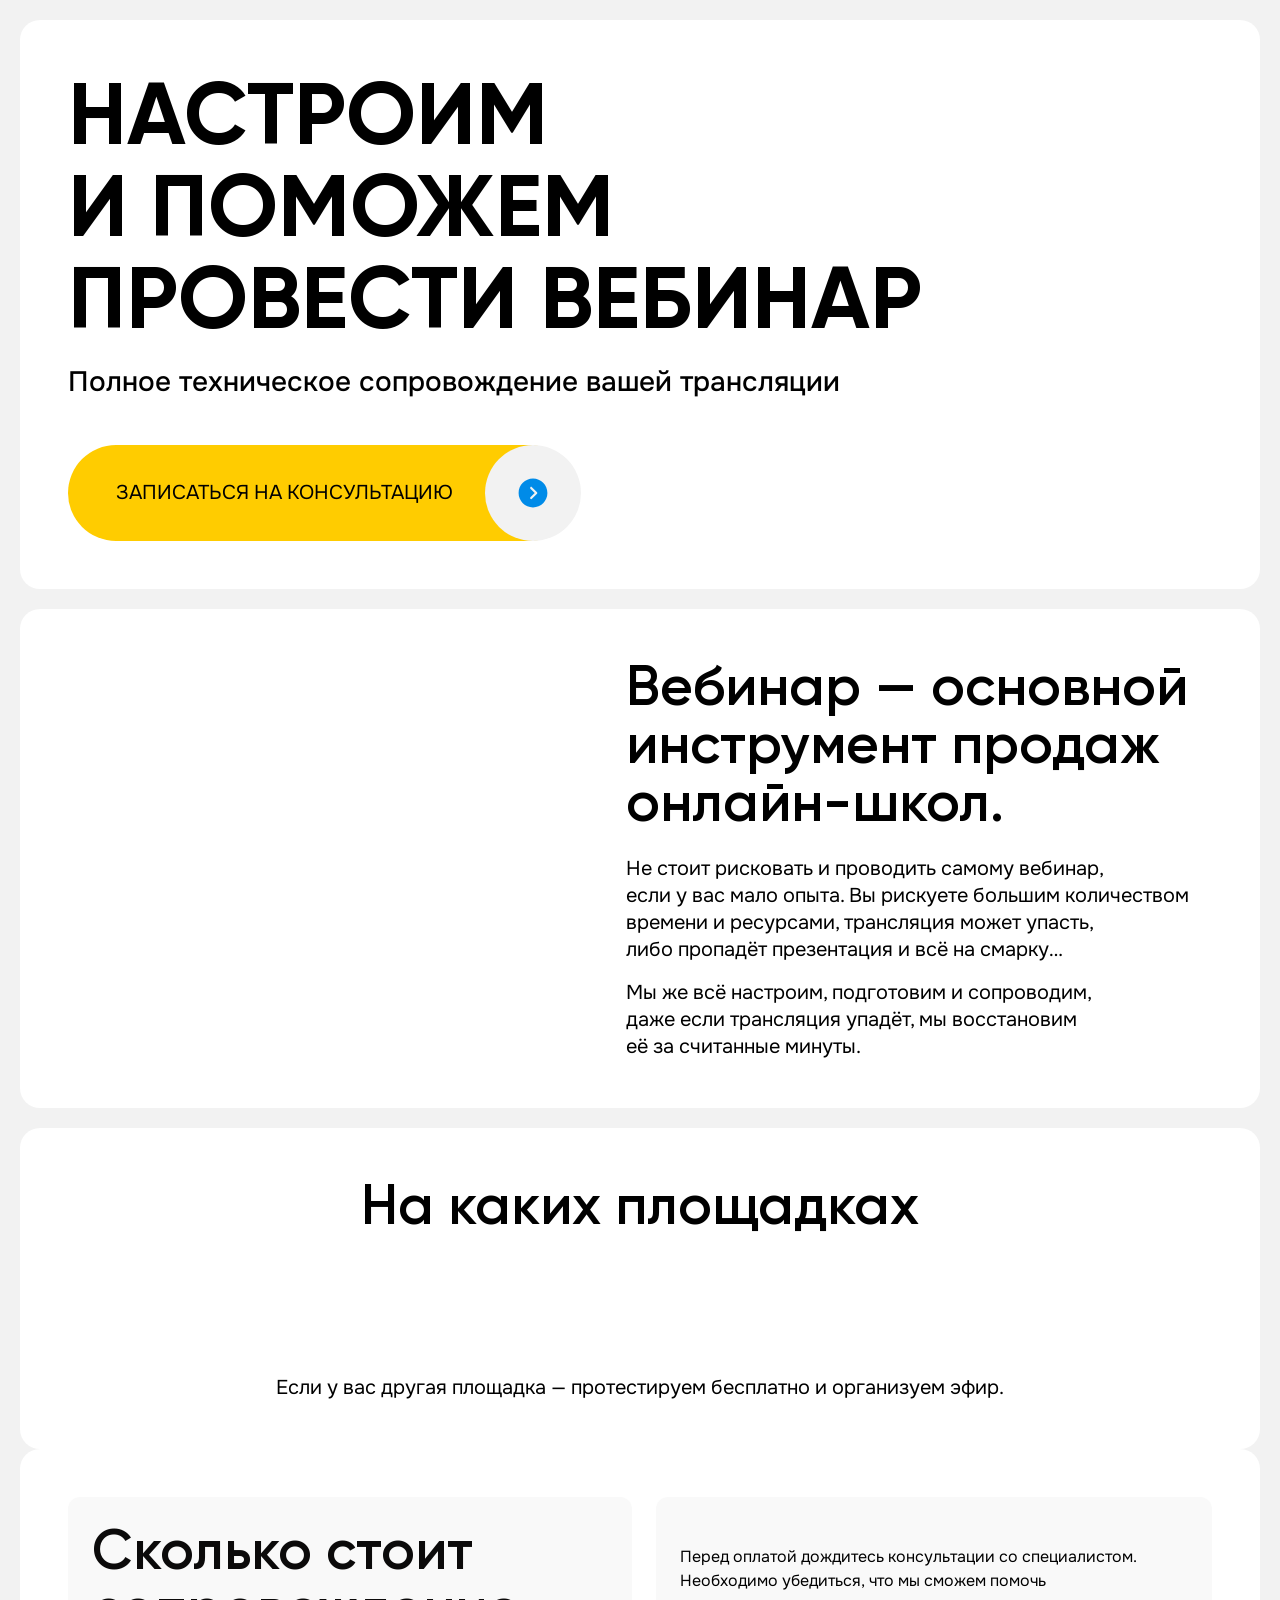
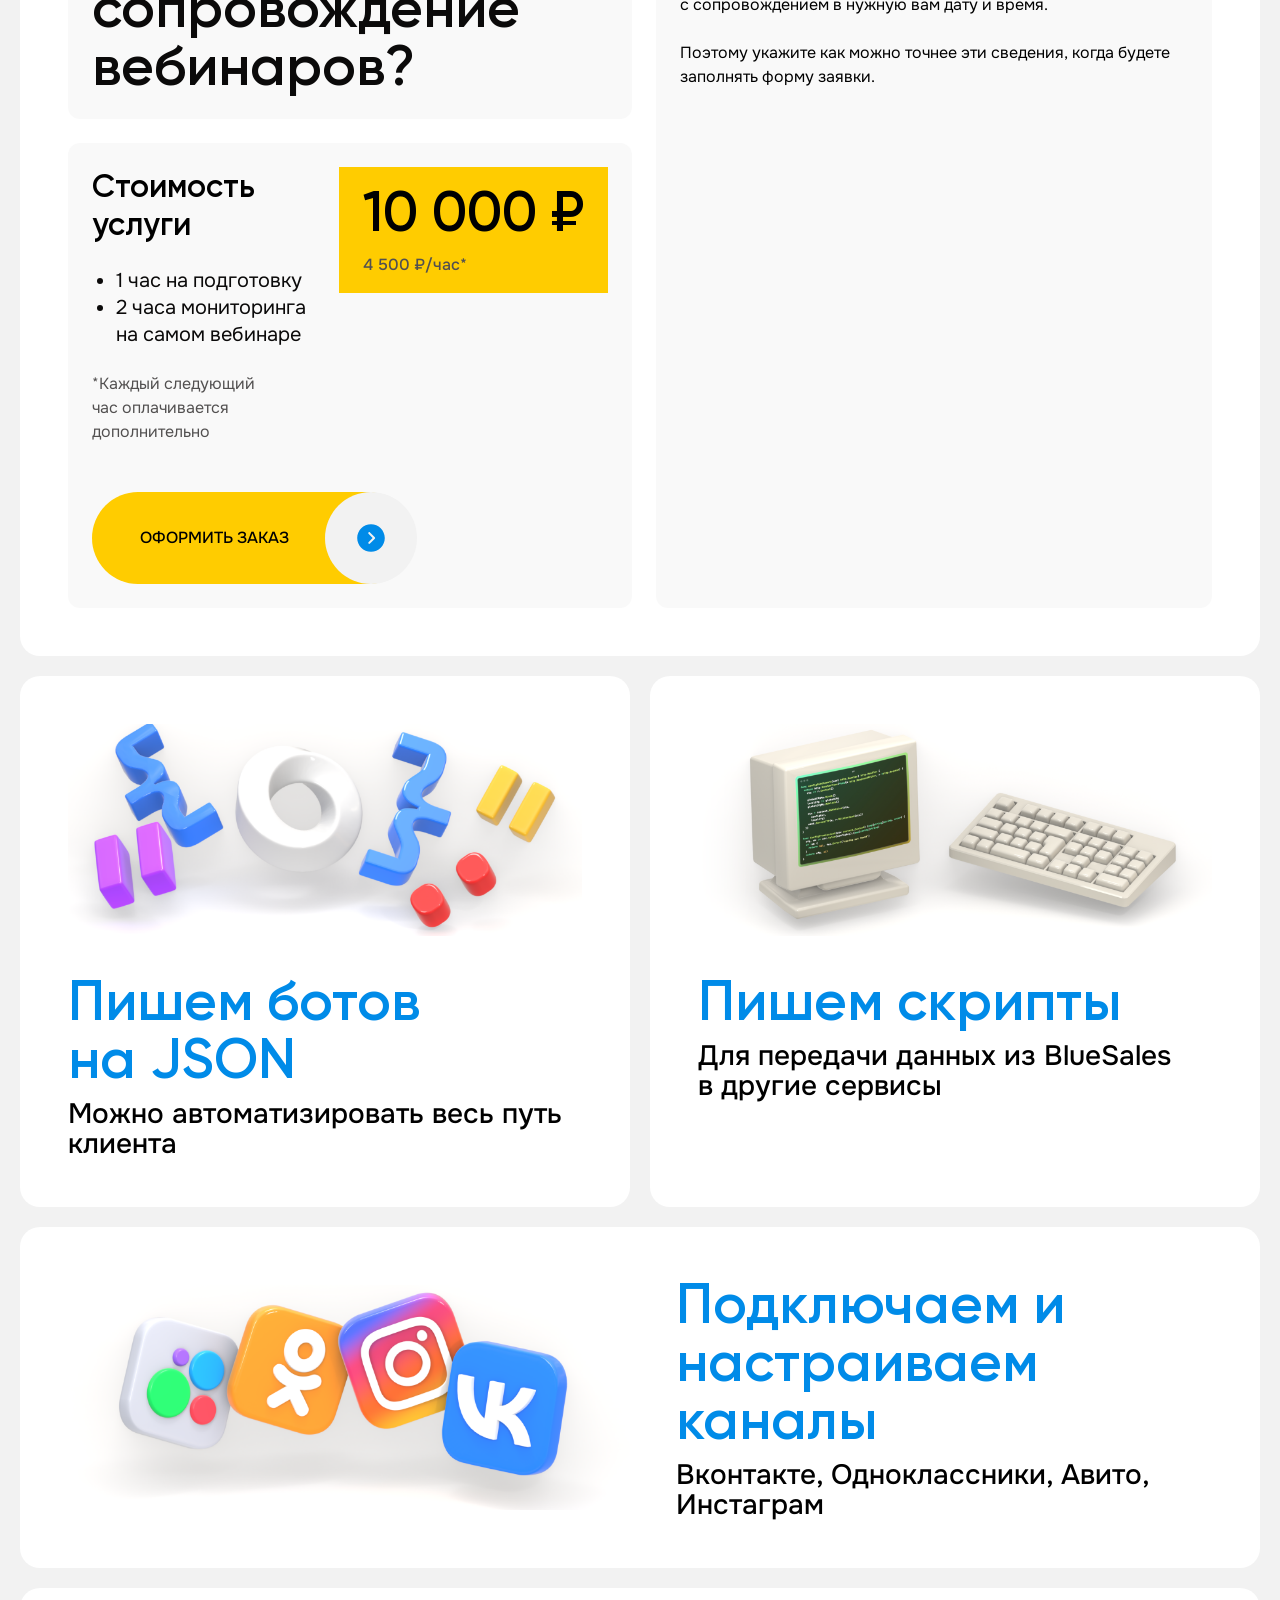
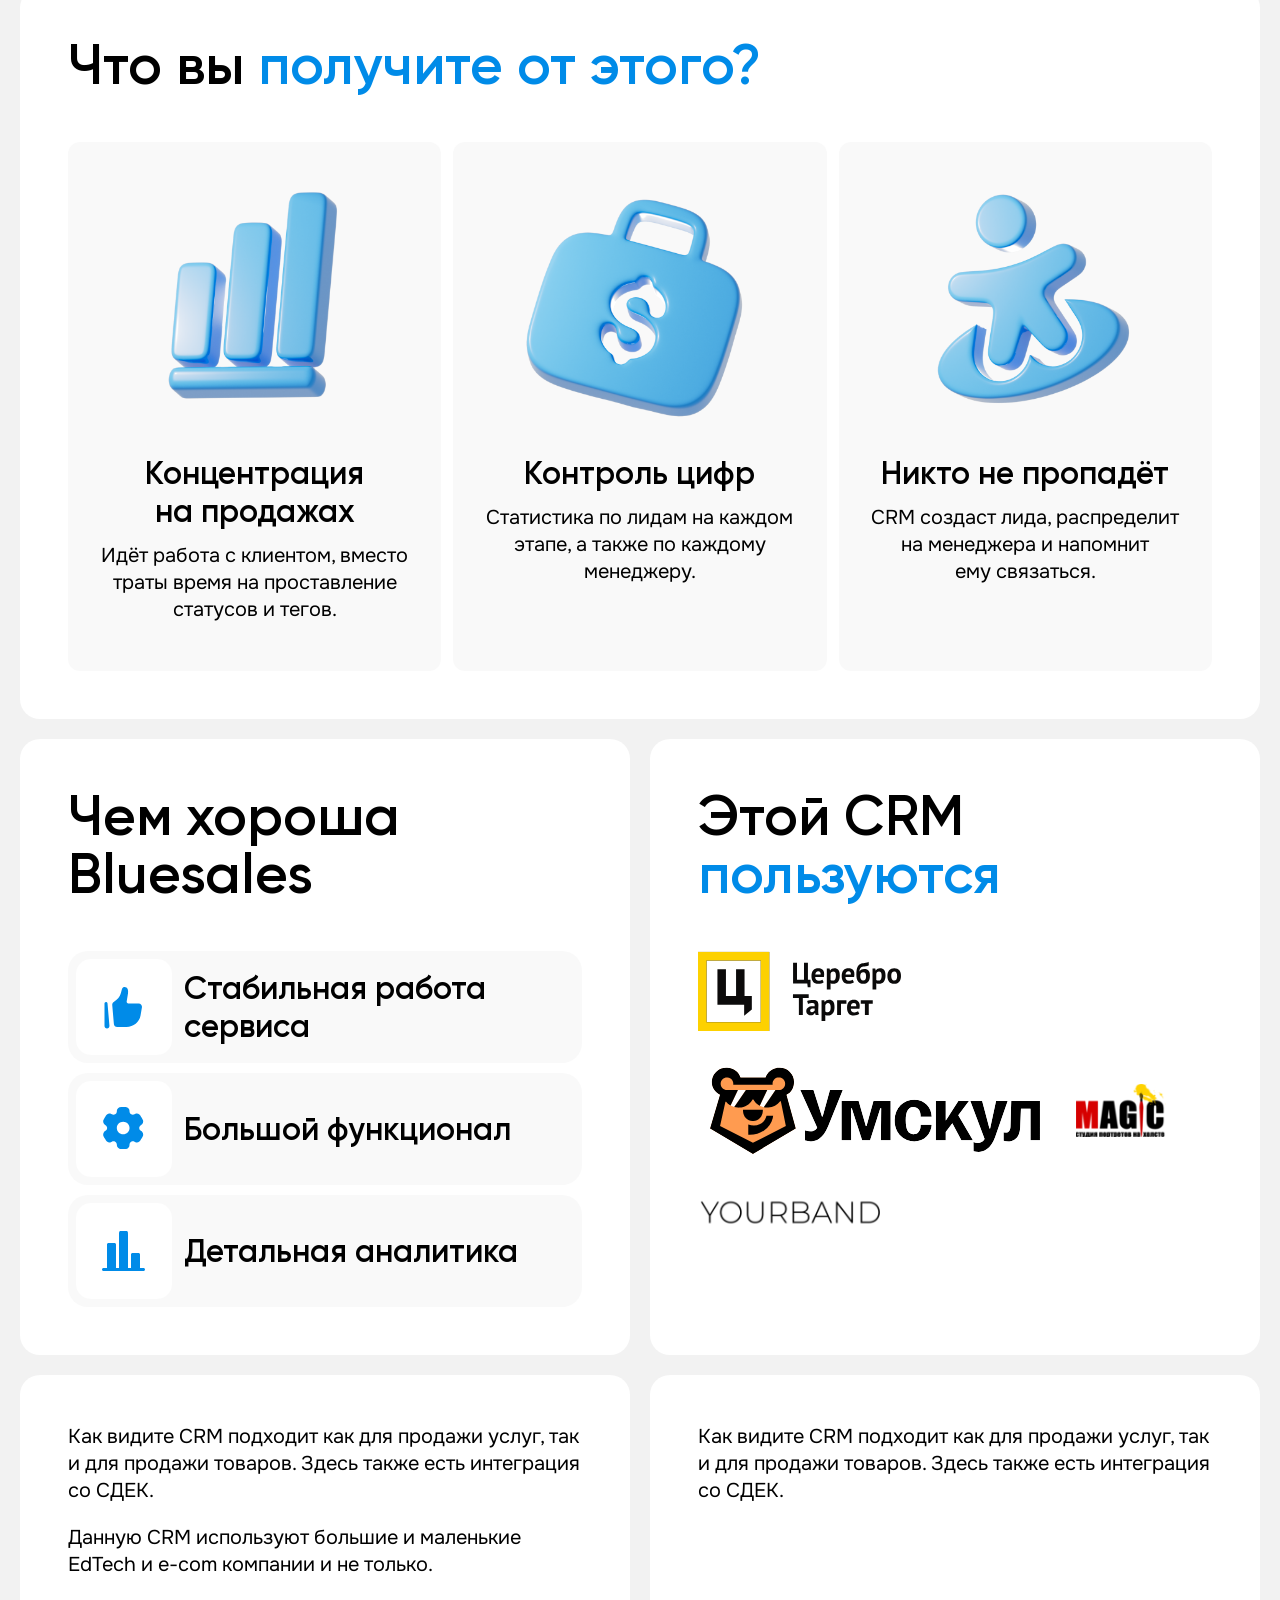
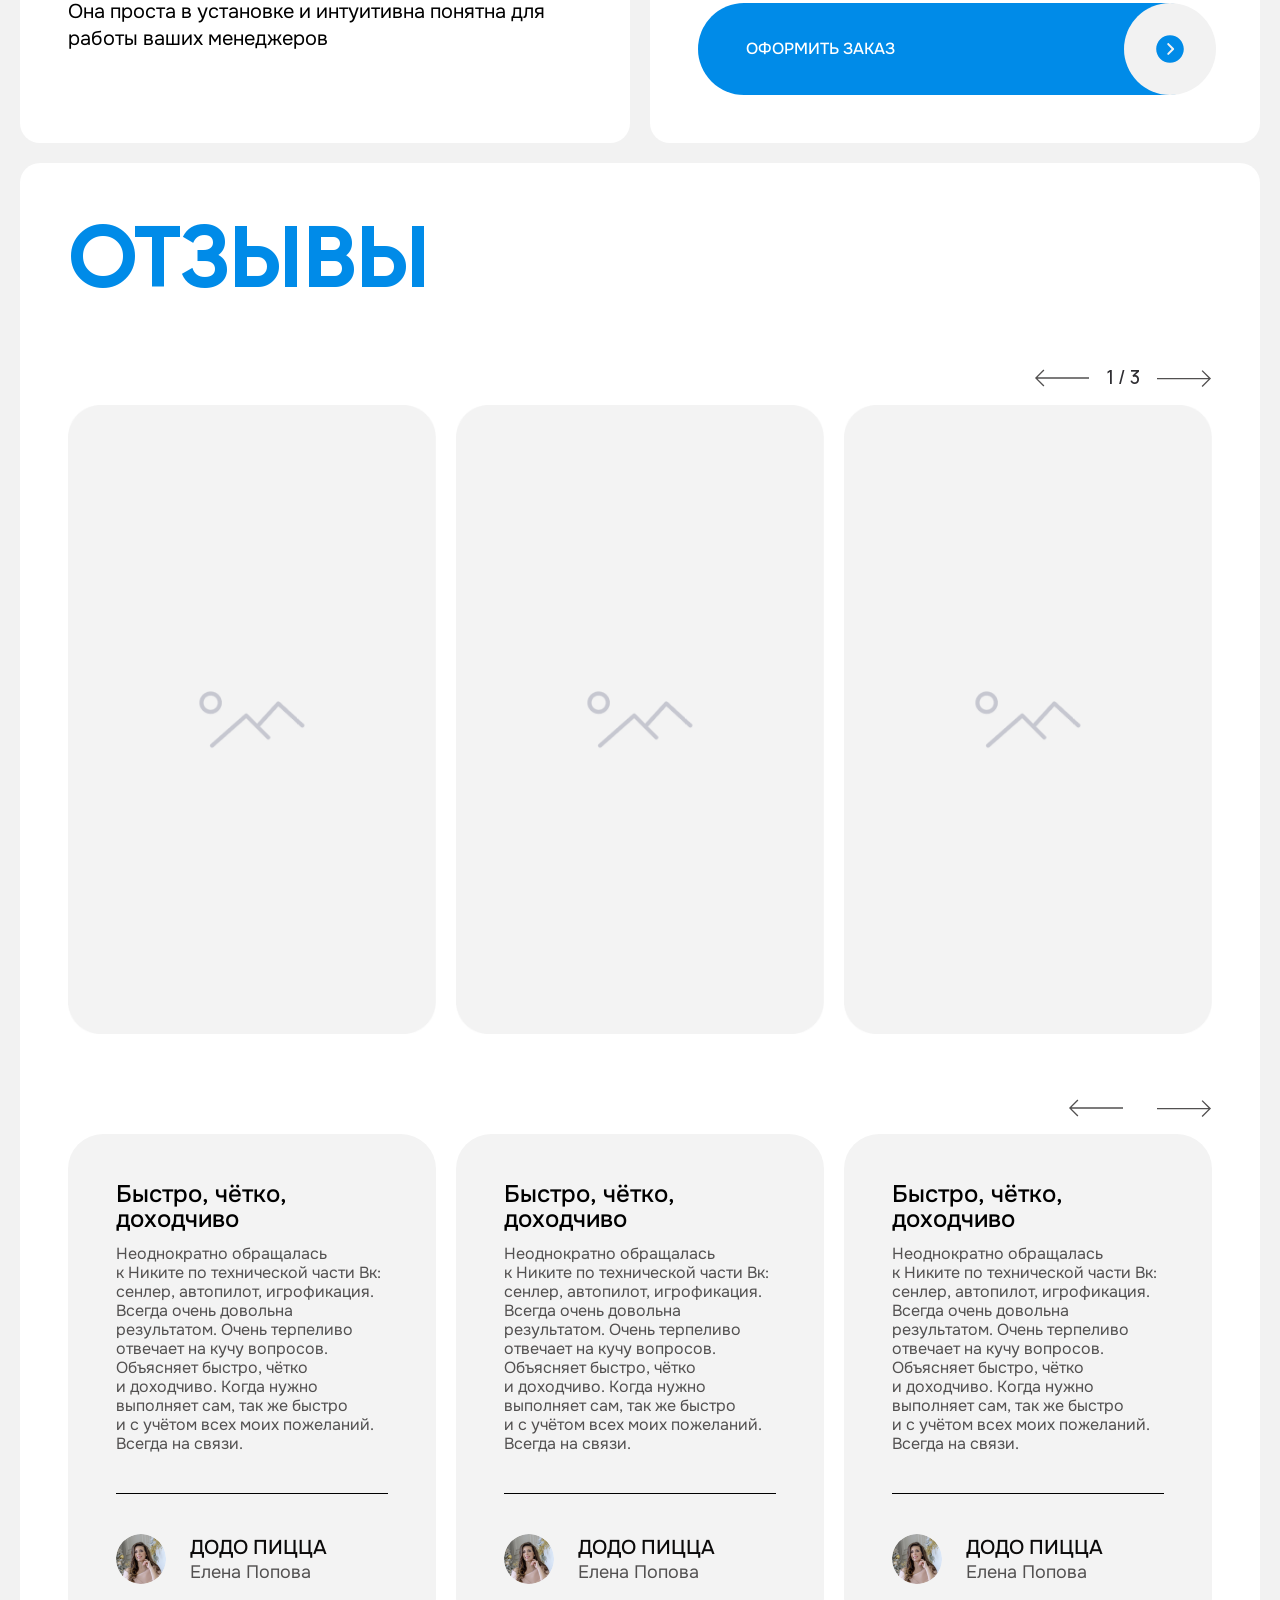
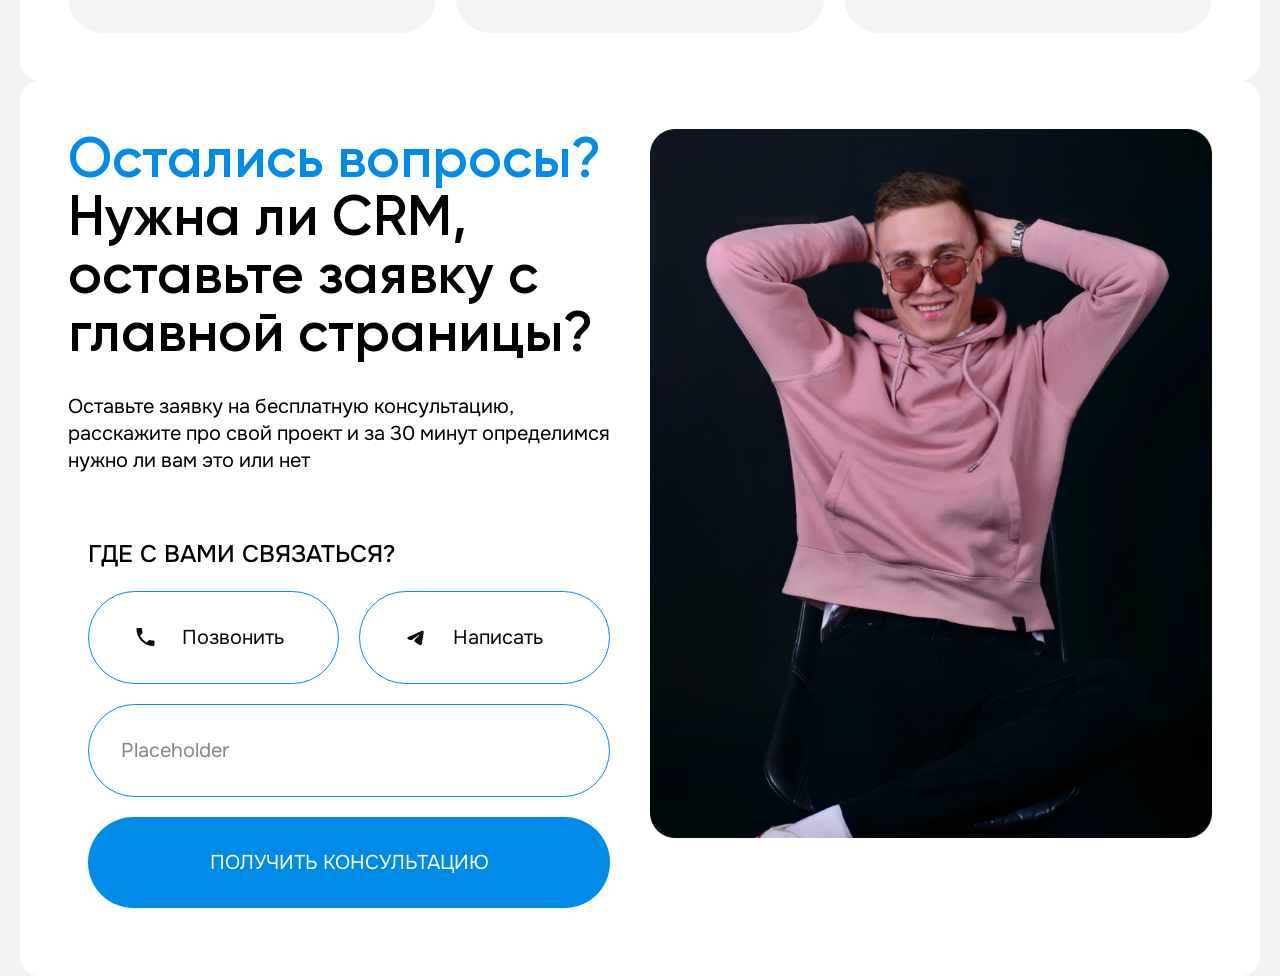
==== commit 95e78359: "contact the end" ====
--- a/public/index.html
+++ b/public/index.html
@@ -518,43 +518,48 @@
 
       <!-- contact -->
       <section>
-        <div class="max-w-[1880px] mx-auto 2xl:p-17 flex items-start gap-[42px]">
-          <div class="max-w-[921px]">
-            <h3 class="font-Gilroy font-semibold 2xl:text-[63px] 2xl:leading-[67.2px] xl:text-[56px] text-[28px] lg:text-[48px] sm:text-[36px]  xl:leading-[58px] lg:leading-[50px] sm:leading-[37px] leading-[29.9px] text-black md:mb-8 sm:mb-6 mb-4">
-              <span class="text-bluesales">Остались вопросы?</span> Нужна ли CRM, оставьте заявку с главной страницы?
-            </h3>
-            <p class="font-Onest font-normal text-black 2xl:text-2xl xl:text-20px md:text-[20px] sm:text-[18px] text-[16px]
-            2xl:leading-[32.4px] xl:leading-[27px] md:leading-[27px] sm:leading-[23.4px] leading-[21.6px] md:mb-12 mb-6">
-            Оставьте заявку на бесплатную консультацию, расскажите про свой проект и за 30 минут определимся нужно ли вам это или нет
-            </p>
-            <div class="rounded-[20px] bg-white p-6 max-w-[704px]">
-              <h6 class="font-Onest font-medium text-[28px] leading-[29.4px]">
-                ГДЕ С ВАМИ СВЯЗАТЬСЯ?
-              </h6>
-              <form action="#">
-                <div>
-                  <div>
-                    <svg width="25" height="24" viewBox="0 0 25 24" fill="none" xmlns="http://www.w3.org/2000/svg">
-                      <path d="M7.12 10.79C8.56 13.62 10.88 15.93 13.71 17.38L15.91 15.18C16.18 14.91 16.58 14.82 16.93 14.94C18.05 15.31 19.26 15.51 20.5 15.51C21.05 15.51 21.5 15.96 21.5 16.51V20C21.5 20.55 21.05 21 20.5 21C11.11 21 3.5 13.39 3.5 4C3.5 3.45 3.95 3 4.5 3H8C8.55 3 9 3.45 9 4C9 5.25 9.2 6.45 9.57 7.57C9.68 7.92 9.6 8.31 9.32 8.59L7.12 10.79Z" fill="#0B0A0A"/>
-                    </svg>
-                    <input type="text" placeholder="Позвонить">
-                  </div>
-                  <div>
-                    <svg width="25" height="24" viewBox="0 0 25 24" fill="none" xmlns="http://www.w3.org/2000/svg">
-                      <path fill-rule="evenodd" clip-rule="evenodd" d="M18.0094 5.85828C18.2101 5.77105 18.4297 5.74097 18.6454 5.77116C18.8612 5.80135 19.0651 5.89071 19.2361 6.02994C19.407 6.16918 19.5387 6.35319 19.6174 6.56284C19.6962 6.77248 19.7191 7.00008 19.6837 7.22196L17.8421 18.7596C17.6635 19.8725 16.4812 20.5107 15.4931 19.9564C14.6664 19.4926 13.4387 18.778 12.3344 18.0325C11.7823 17.6593 10.0909 16.4641 10.2988 15.6137C10.4774 14.8866 13.3194 12.1542 14.9433 10.5297C15.5807 9.89146 15.2901 9.52328 14.5373 10.1104C12.6681 11.568 9.66703 13.7846 8.67478 14.4086C7.79945 14.9587 7.34311 15.0527 6.79746 14.9587C5.80196 14.7876 4.87872 14.5226 4.1252 14.1997C3.10696 13.7636 3.15649 12.3177 4.12439 11.8967L18.0094 5.85828Z" fill="#0B0A0A"/>
-                    </svg>
-                    <input type="text" placeholder="Написать">
-                  </div>
-                </div>
-                <input type="text" placeholder="Placeholder">
-                <button type="submit">
-                  ПОЛУЧИТЬ КОНСУЛЬТАЦИЮ
-                </button>
-              </form>
-            </div>
-          </div>
-          <div class="max-w-[777px]">
-            <img src="./assets/images/contact.png" alt="">
+        <div class="contact_container bg-bg-color">
+          <div class="flex items-start 2xl:gap-[42px] gap-5 xl:flex-row flex-col">
+            <div class="2xl:max-w-[921px] xl:max-w-[628px] w-full">
+              <h3 class="font-Gilroy font-semibold 2xl:text-[63px] 2xl:leading-[67.2px] xl:text-[56px] text-[28px] lg:text-[48px] sm:text-[36px] flex-wrap xl:leading-[58px] lg:leading-[50px] sm:leading-[37px] leading-[29.9px] text-black md:mb-8 sm:mb-6 mb-4">
+                <span class="text-bluesales">Остались вопросы?</span> Нужна ли CRM, оставьте заявку с главной страницы?
+              </h3>
+              <p class="font-Onest font-normal text-black 2xl:text-2xl xl:text-20px md:text-[20px] sm:text-[18px] text-[16px]
+              2xl:leading-[32.4px] xl:leading-[27px] md:leading-[27px] sm:leading-[23.4px] leading-[21.6px] md:mb-12 mb-6">
+              Оставьте заявку на бесплатную консультацию, расскажите про свой проект и за 30 минут определимся нужно ли вам это или нет
+              </p>
+              <div class="rounded-[20px] bg-white 2xl:p-6 sm:p-5 p-0 2xl:max-w-[704px] xl:max-w-[628px]">
+                <h6 class="font-Onest font-medium 2xl:mb-[36px] xl:mb-[24px] lg:mb-[36px] mb-[16px] 2xl:text-[28px] xl:text-[24px] lg:text-[28px] sm:text-[20px] text-[18px] 2xl:leading-[29.4px] xl:leading-[25px] lg:leading-[33px] sm:leading-[16px] leading-[18px]">
+                  ГДЕ С ВАМИ СВЯЗАТЬСЯ?
+                </h6>
+                <form action="#">
+                  <div class="flex gap-5 sm:flex-row flex-col">
+                    <div class="p-8 sm:h-auto h-[88px] rounded-[999px] sm:w-[50%] w-full border-bluesales border-[1px] flex items-center justify-center gap-6">
+                      <svg class="flex-shrink-0" width="25" height="24" viewBox="0 0 25 24" fill="none" xmlns="http://www.w3.org/2000/svg">
+                        <path d="M7.12 10.79C8.56 13.62 10.88 15.93 13.71 17.38L15.91 15.18C16.18 14.91 16.58 14.82 16.93 14.94C18.05 15.31 19.26 15.51 20.5 15.51C21.05 15.51 21.5 15.96 21.5 16.51V20C21.5 20.55 21.05 21 20.5 21C11.11 21 3.5 13.39 3.5 4C3.5 3.45 3.95 3 4.5 3H8C8.55 3 9 3.45 9 4C9 5.25 9.2 6.45 9.57 7.57C9.68 7.92 9.6 8.31 9.32 8.59L7.12 10.79Z" fill="#0B0A0A"/>
+                      </svg>
+                      <input type="text" placeholder="Позвонить" class="max-w-[113px] font-Onest font-normal text-black-dark 2xl:text-2xl xl:text-20px md:text-[20px] sm:text-[18px] text-[16px] focus:outline-none
+                      2xl:leading-[32.4px] xl:leading-[27px] md:leading-[27px] sm:leading-[23.4px] leading-[21.6px] placeholder:text-black-dark">
+                    </div>
+                    <div class="p-8 sm:h-auto h-[88px] rounded-[999px] sm:w-[50%] w-full border-bluesales border-[1px] flex items-center justify-center gap-6">
+                      <svg class="flex-shrink-0" width="25" height="24" viewBox="0 0 25 24" fill="none" xmlns="http://www.w3.org/2000/svg">
+                        <path fill-rule="evenodd" clip-rule="evenodd" d="M18.0094 5.85828C18.2101 5.77105 18.4297 5.74097 18.6454 5.77116C18.8612 5.80135 19.0651 5.89071 19.2361 6.02994C19.407 6.16918 19.5387 6.35319 19.6174 6.56284C19.6962 6.77248 19.7191 7.00008 19.6837 7.22196L17.8421 18.7596C17.6635 19.8725 16.4812 20.5107 15.4931 19.9564C14.6664 19.4926 13.4387 18.778 12.3344 18.0325C11.7823 17.6593 10.0909 16.4641 10.2988 15.6137C10.4774 14.8866 13.3194 12.1542 14.9433 10.5297C15.5807 9.89146 15.2901 9.52328 14.5373 10.1104C12.6681 11.568 9.66703 13.7846 8.67478 14.4086C7.79945 14.9587 7.34311 15.0527 6.79746 14.9587C5.80196 14.7876 4.87872 14.5226 4.1252 14.1997C3.10696 13.7636 3.15649 12.3177 4.12439 11.8967L18.0094 5.85828Z" fill="#0B0A0A"/>
+                      </svg>
+                      <input type="text" placeholder="Написать" class="max-w-[113px] font-Onest font-normal text-black-dark 2xl:text-2xl xl:text-20px md:text-[20px] sm:text-[18px] text-[16px] focus:outline-none
+                      2xl:leading-[32.4px] xl:leading-[27px] md:leading-[27px] sm:leading-[23.4px] leading-[21.6px] placeholder:text-black-dark">
+                    </div>
+                  </div>
+                  <input type="text" placeholder="Placeholder" class="sm:h-auto h-[88px] mt-[20px] p-8 rounded-[999px] w-full border-bluesales border-[1px] font-Onest font-normal text-black-dark 2xl:text-2xl xl:text-20px md:text-[20px] sm:text-[18px] text-[16px] focus:outline-none
+                  2xl:leading-[32.4px] xl:leading-[27px] md:leading-[27px] sm:leading-[23.4px] leading-[21.6px] placeholder:text-black-light">
+                  <button type="submit" class="font-Onest rounded-[150px] font-normal text-white bg-bluesales p-8 2xl:text-2xl xl:text-20px md:text-[20px] sm:text-[18px] text-[16px] 2xl:leading-[32.4px] xl:leading-[27px] md:leading-[27px] sm:leading-[23.4px] leading-[21.6px] 2xl:mt-9 mt-[20px] w-full">
+                    ПОЛУЧИТЬ КОНСУЛЬТАЦИЮ
+                  </button>
+                </form>
+              </div>
+            </div>
+            <div class="w-full">
+              <img class="2xl:max-w-[777px] xl:max-w-[634px] w-full 2xl:rounded-[35px] md:rounded-[20px] rounded-[4px]" src="./assets/images/contact.png" alt="">
+            </div>
           </div>
         </div>
       </section>
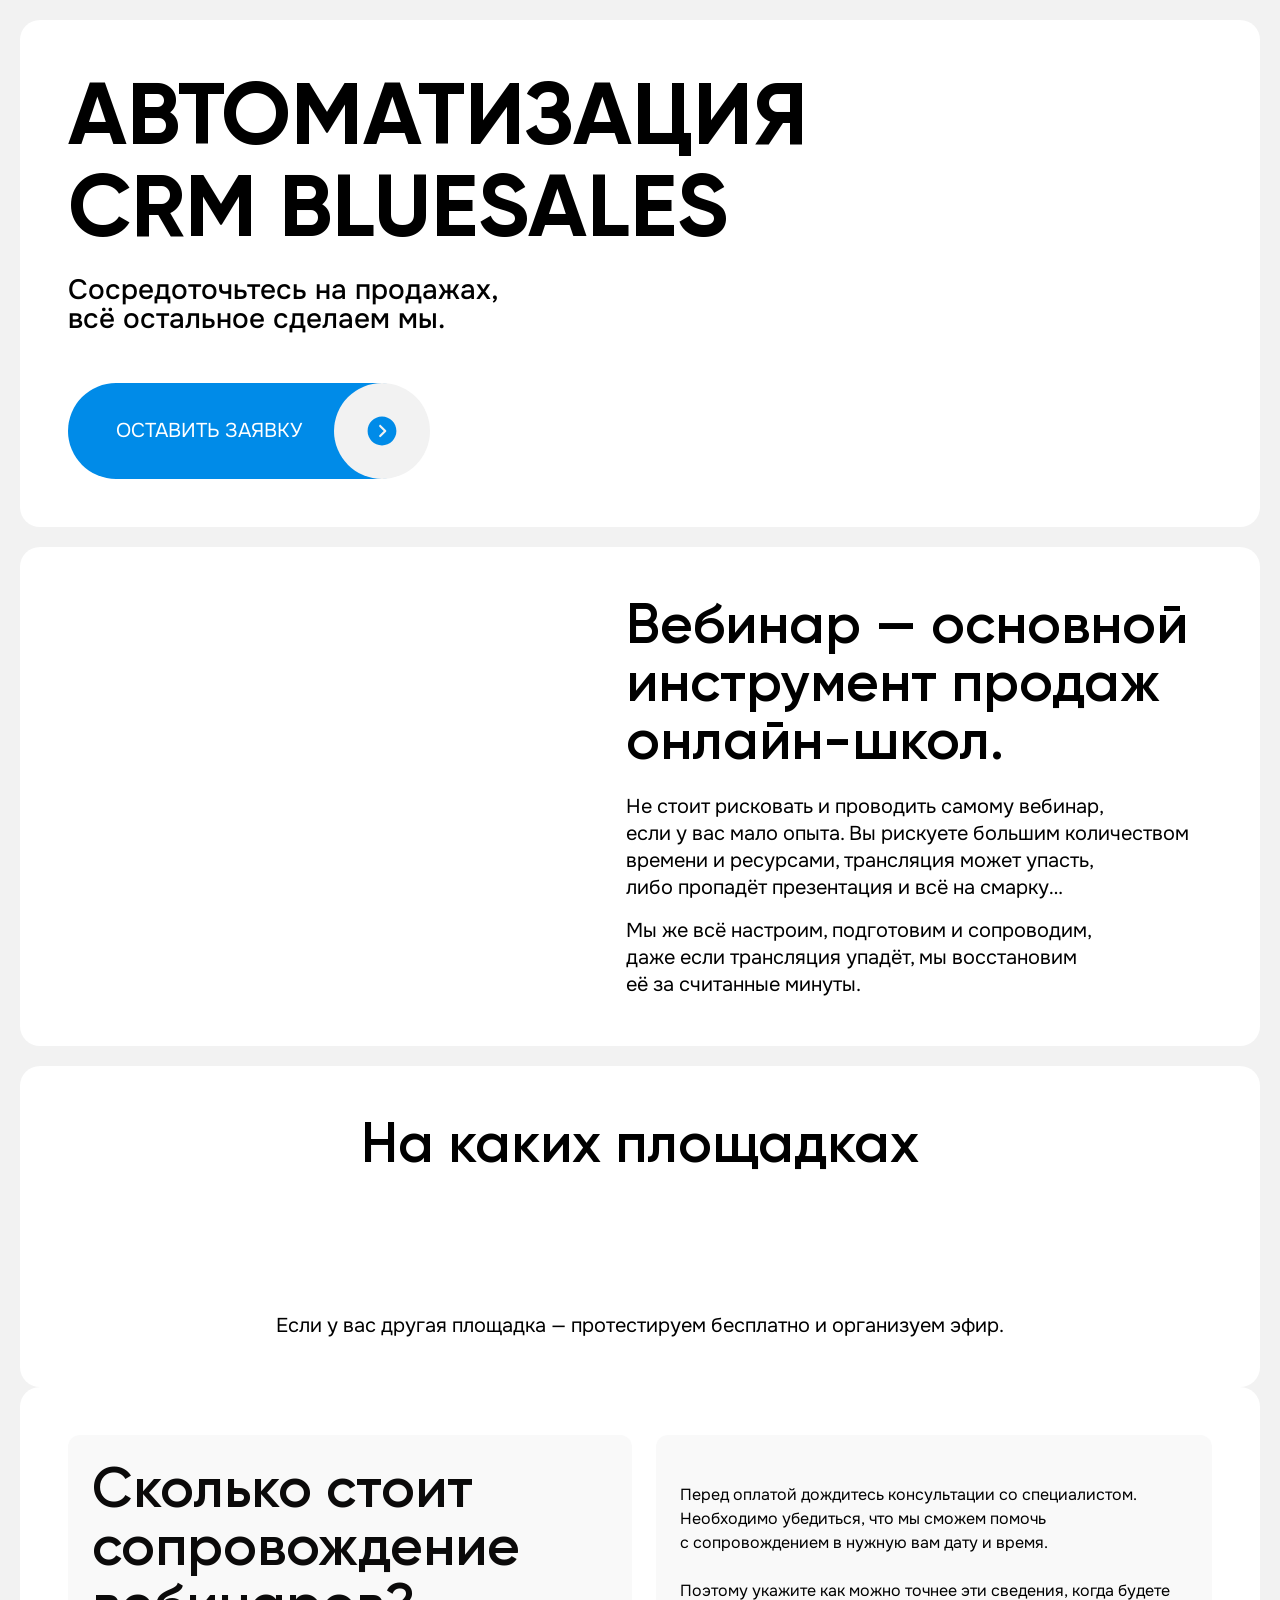
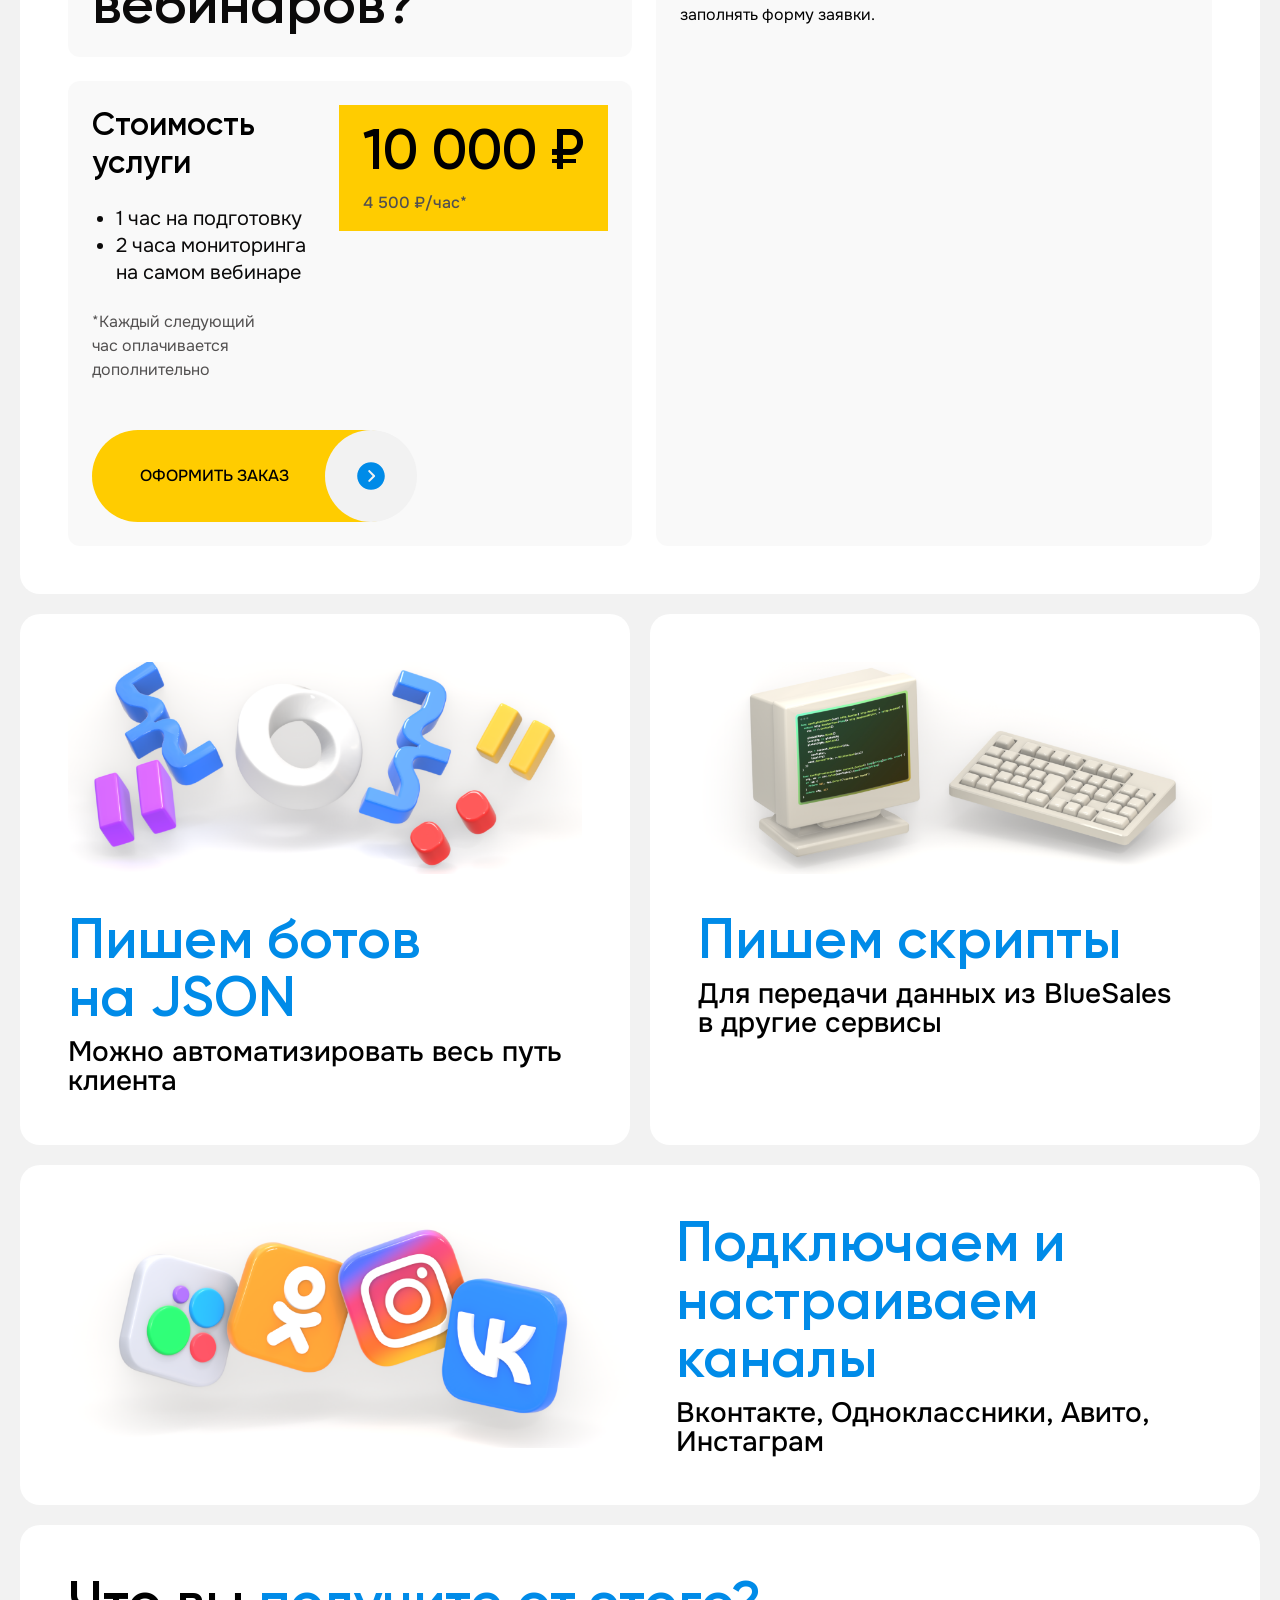
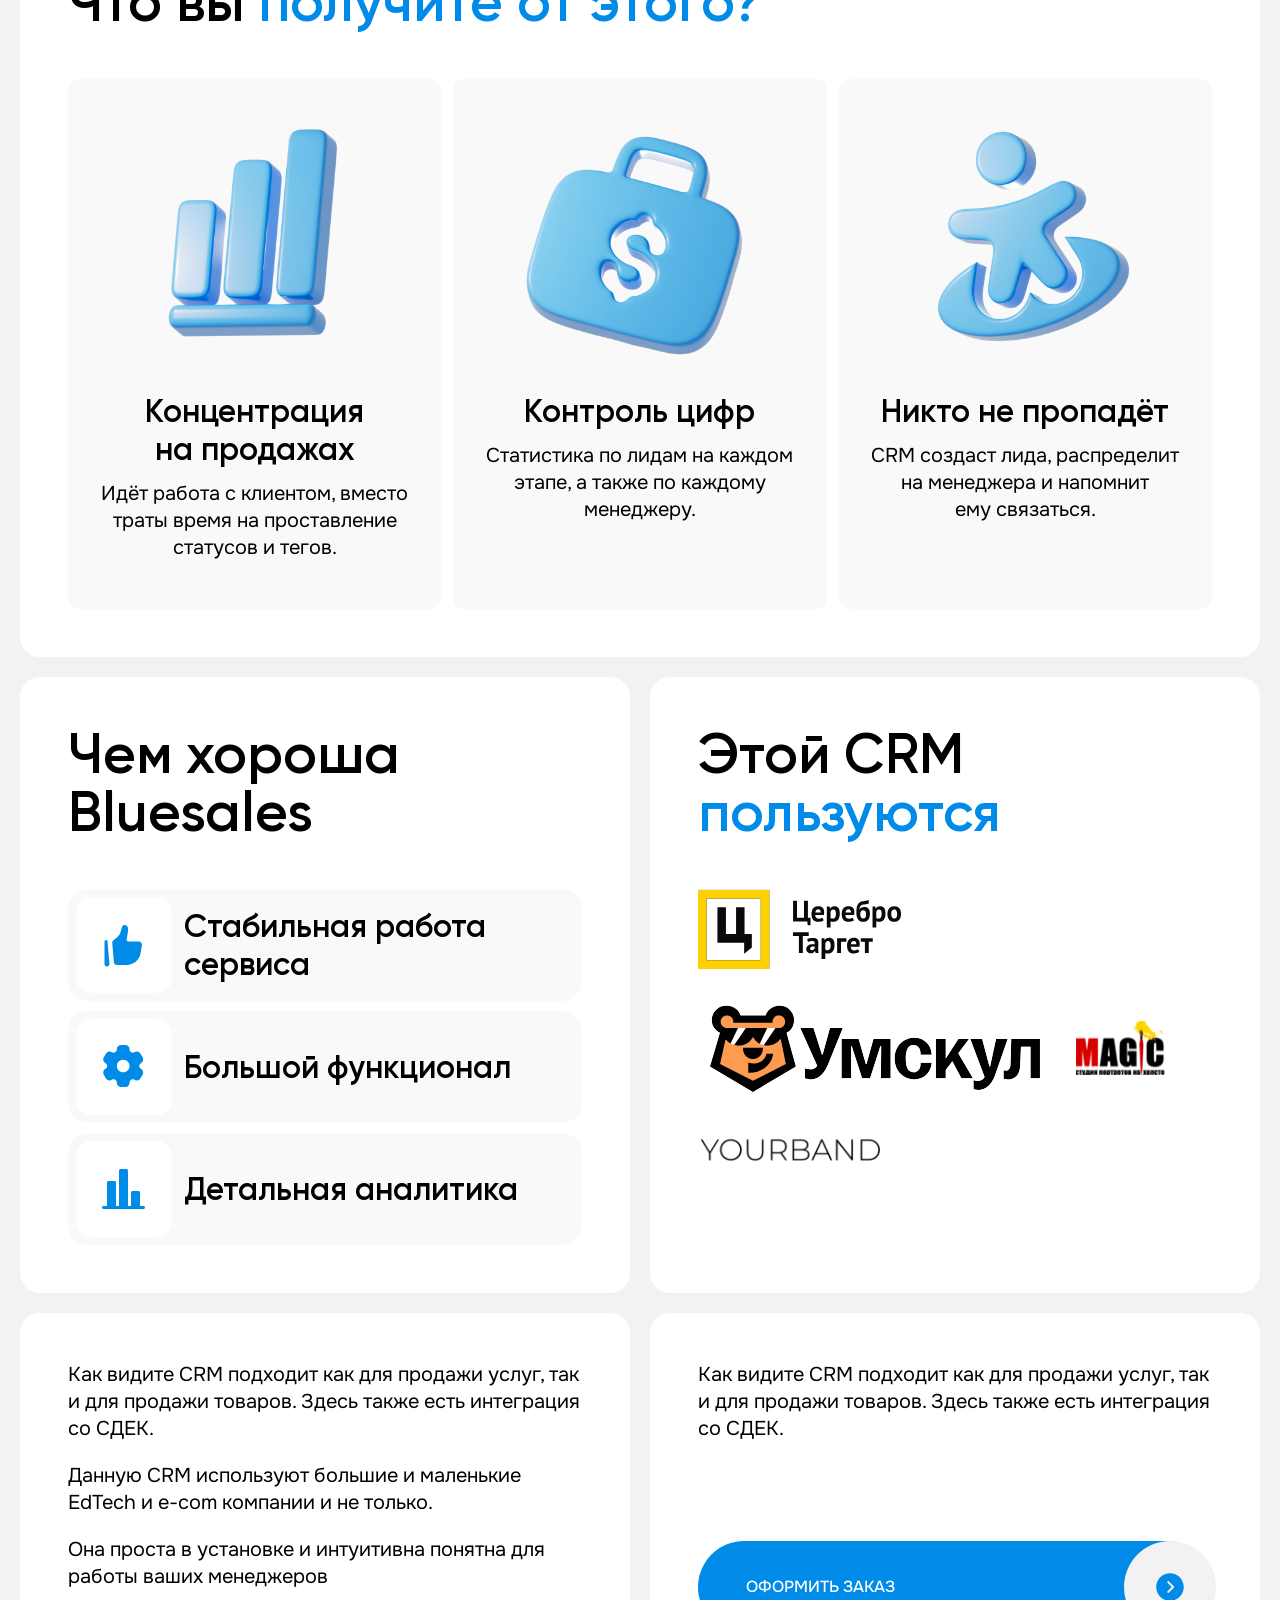
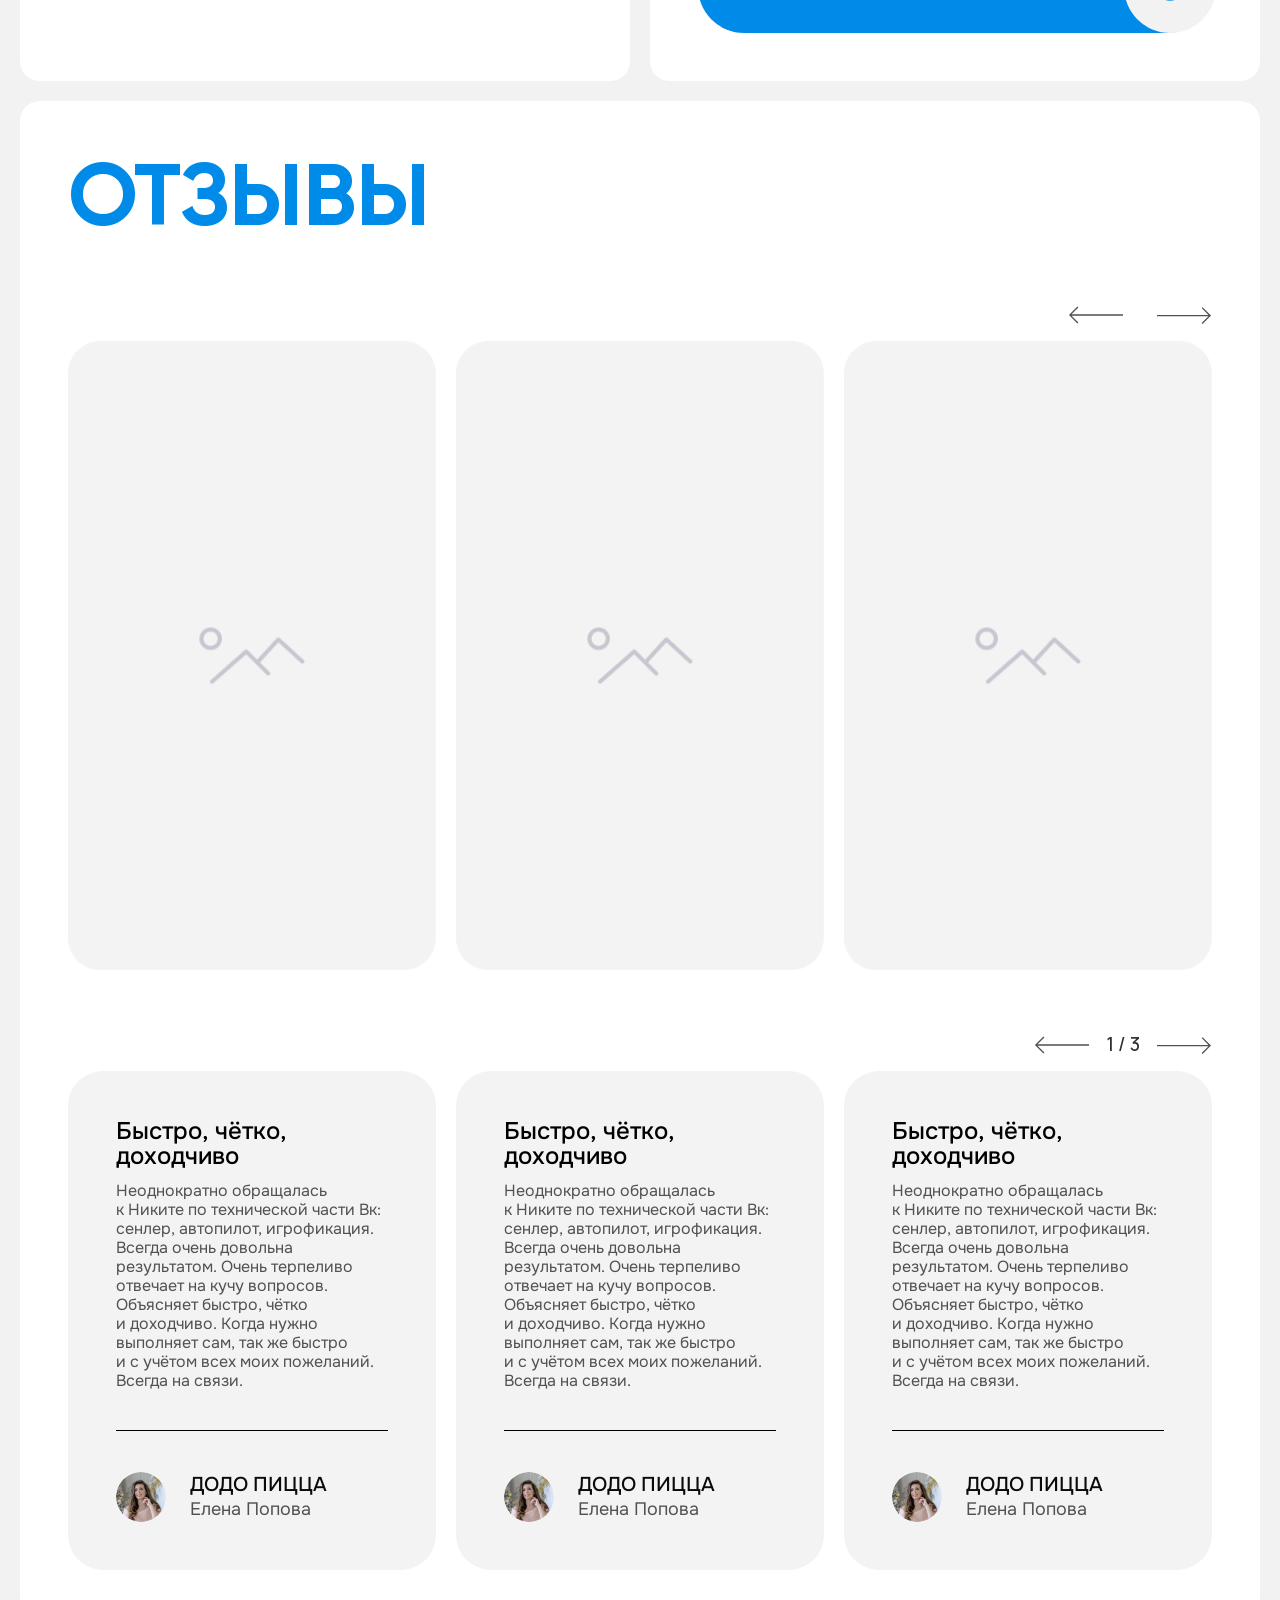
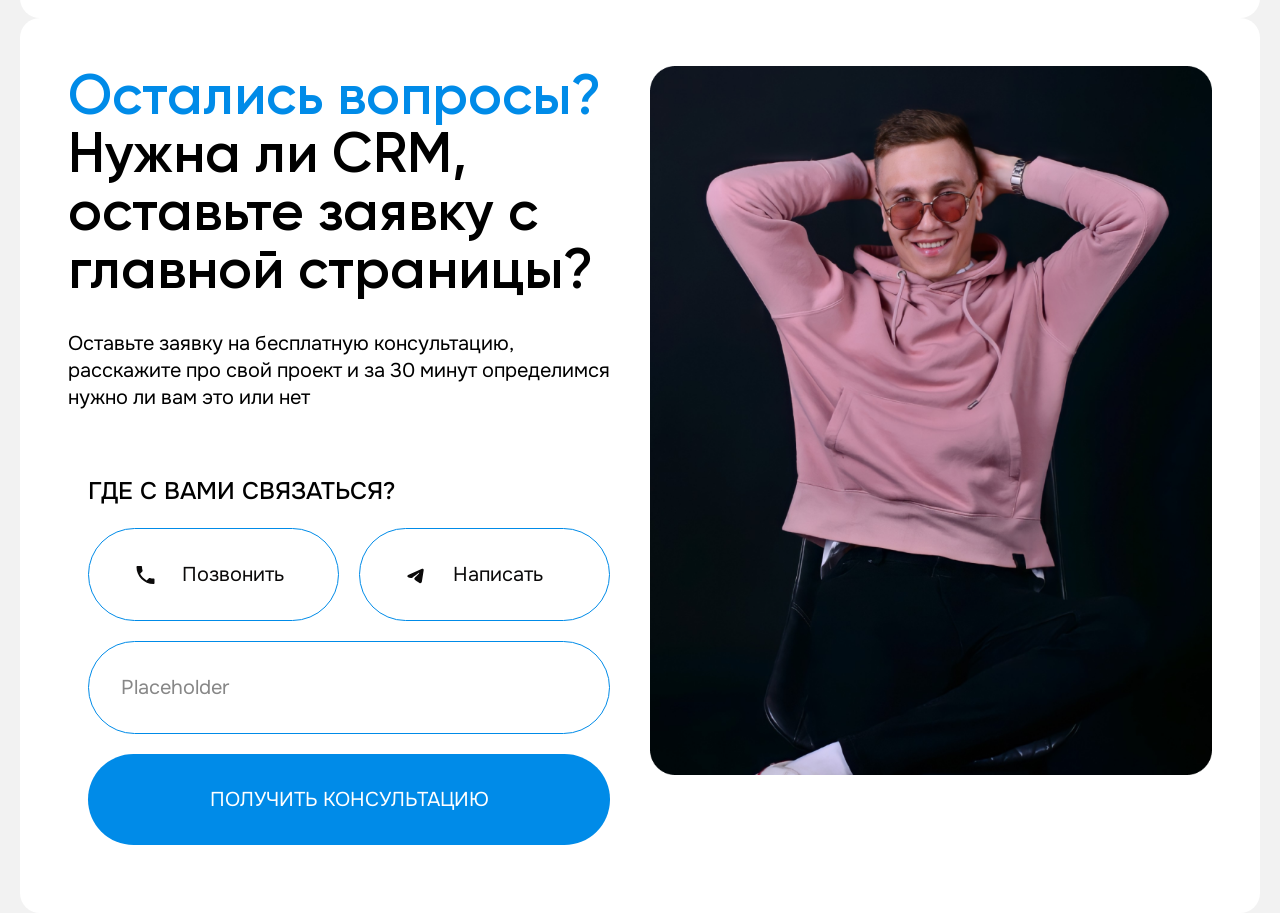
==== commit b0033c32: "contact the end" ====
--- a/public/index.html
+++ b/public/index.html
@@ -26,22 +26,22 @@
       <section class="mb-5 mt-5">
         <div class="container">
           <div class="flex items-center w-full lg:gap-x-9 gap-x-0 sm:gap-y-12 gap-y-9 xl:flex-row sm:flex-col-reverse flex-col">
-            <div class="max-w-[1000px]">
+            <div class="2xl:max-w-[1000px] w-full">
               <h1 class="font-bold 2xl:text-8xl xl:text-[88px] lg:text-[72px] sm:text-[48px] text-[36px] 2xl:leading-[100px] xl:leading-[92px] lg:leading-[75px] sm:leading-[50.4px] leading-[37.8px] text-black uppercase text-center sm:text-start">
-                Настроим<br class="sm:hidden block"> и поможем<br class="sm:hidden block"> провести<br class="sm:hidden block"> вебинар
+                Автоматизация CRM BlueSales
               </h1>
               <p class="font-Onest font-medium 2xl:text-[32px] xl:text-[28px] lg:text-[24px] sm:text-[20px] text-[16px]
               2xl:leading-[38px] xl:leading-[29.4px] lg:leading-[25.2px] sm:leading-[21px] leading-[16px] mt-[24px] md:mb-[48px] mb-[20px] text-center sm:text-start">
-                Полное техническое сопровождение вашей трансляции
-              </p>
-              <button class="flex md:w-auto w-full relative rounded-[999px] bg-accent sm:py-[34px] p-[20px] pl-[20px] sm:pl-[48px] sm:pr-[124px]">
-                <span class="text-start font-Onest font-normal 2xl:text-2xl sm:text-xl text-xs text-black">
-                  ЗАПИСАТЬСЯ НА КОНСУЛЬТАЦИЮ
+              Сосредоточьтесь на продажах, всё остальное сделаем мы.
+              </p>
+              <button class="flex md:w-auto w-full relative rounded-[999px] bg-bluesales sm:py-[34px] p-[20px] pl-[20px] sm:pl-[48px] sm:pr-[124px]">
+                <span class="text-start font-Onest font-normal 2xl:text-2xl sm:text-xl text-xs text-white">
+                  ОСТАВИТЬ ЗАЯВКУ
                 </span>
                 <img class="absolute -right-1 top-0 h-full" src="./assets/images/icons/btn_icon.svg" alt="">
               </button>
             </div>
-            <div class="max-w-[704px]">
+            <div class="2xl:max-w-[704px] w-full">
               <img class="w-full ml-auto" src="./assets/images/webinar_home_img.png" alt="">
             </div>
           </div>
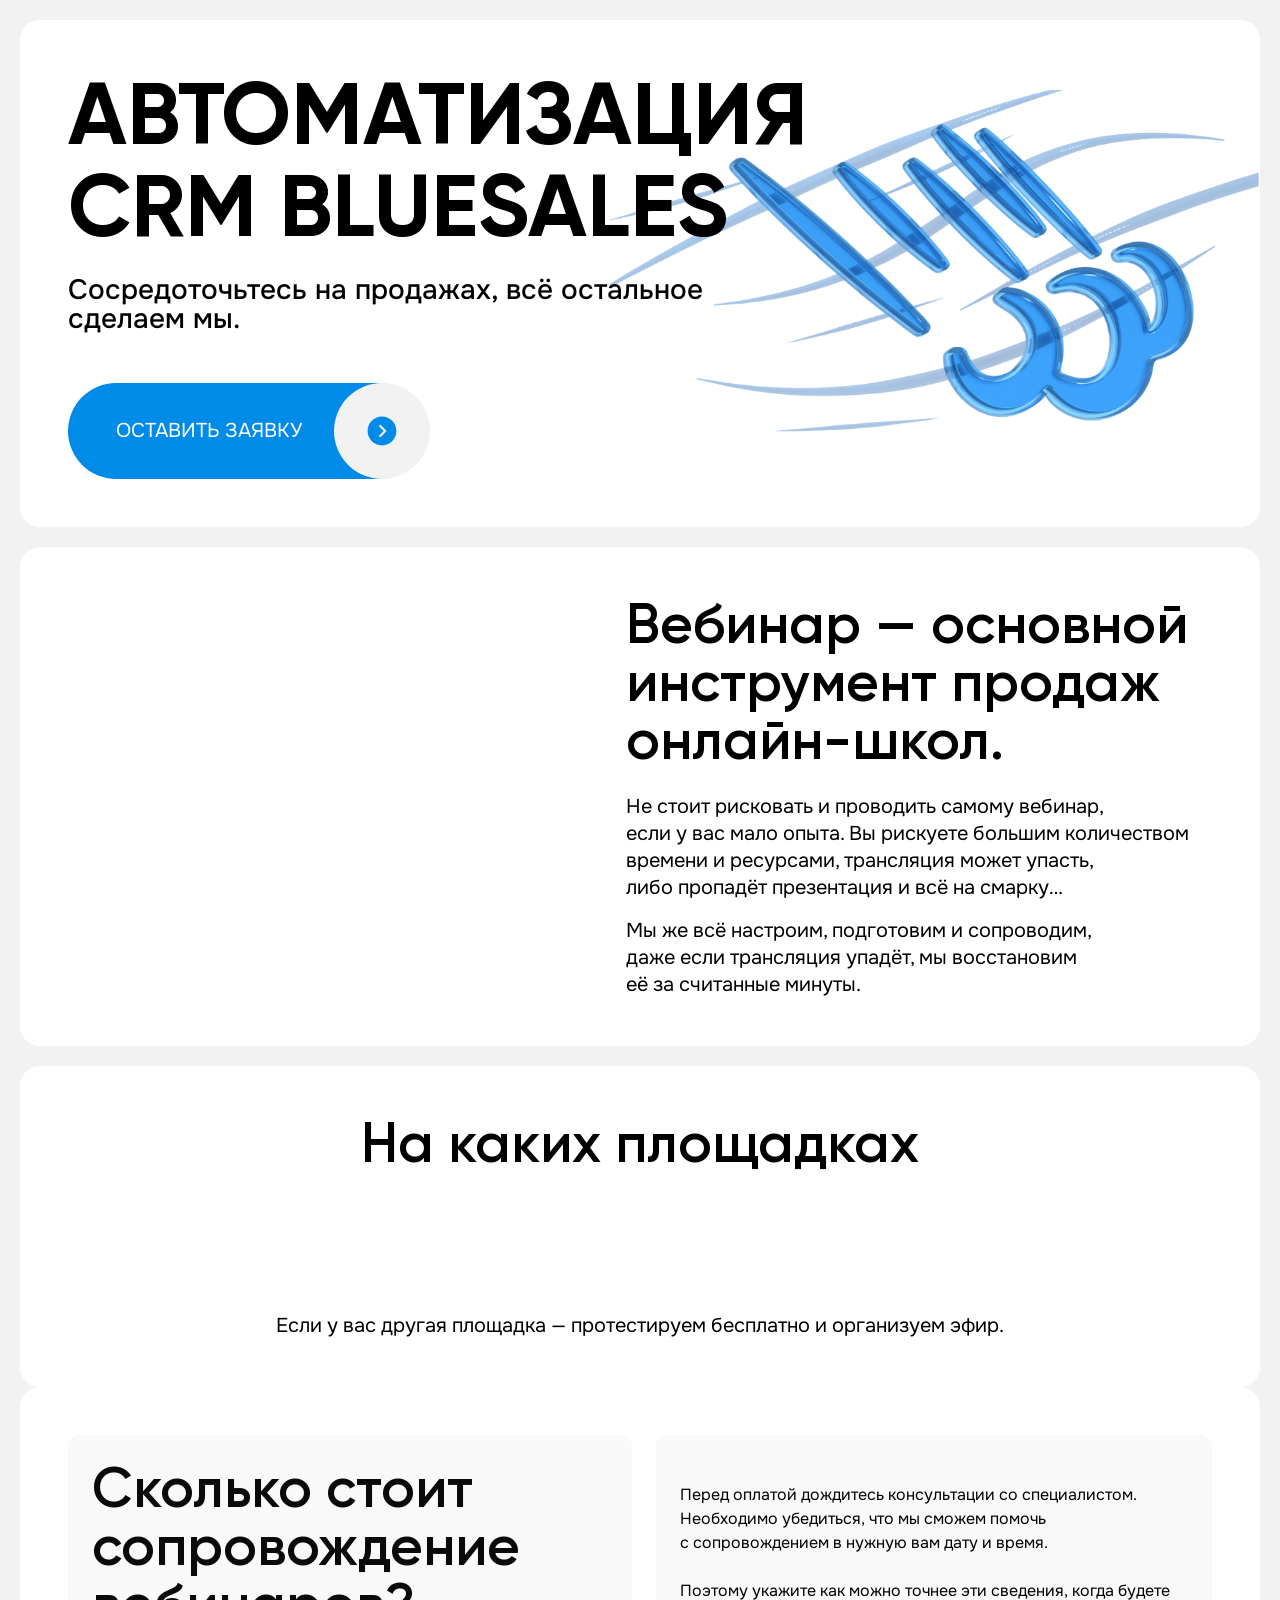
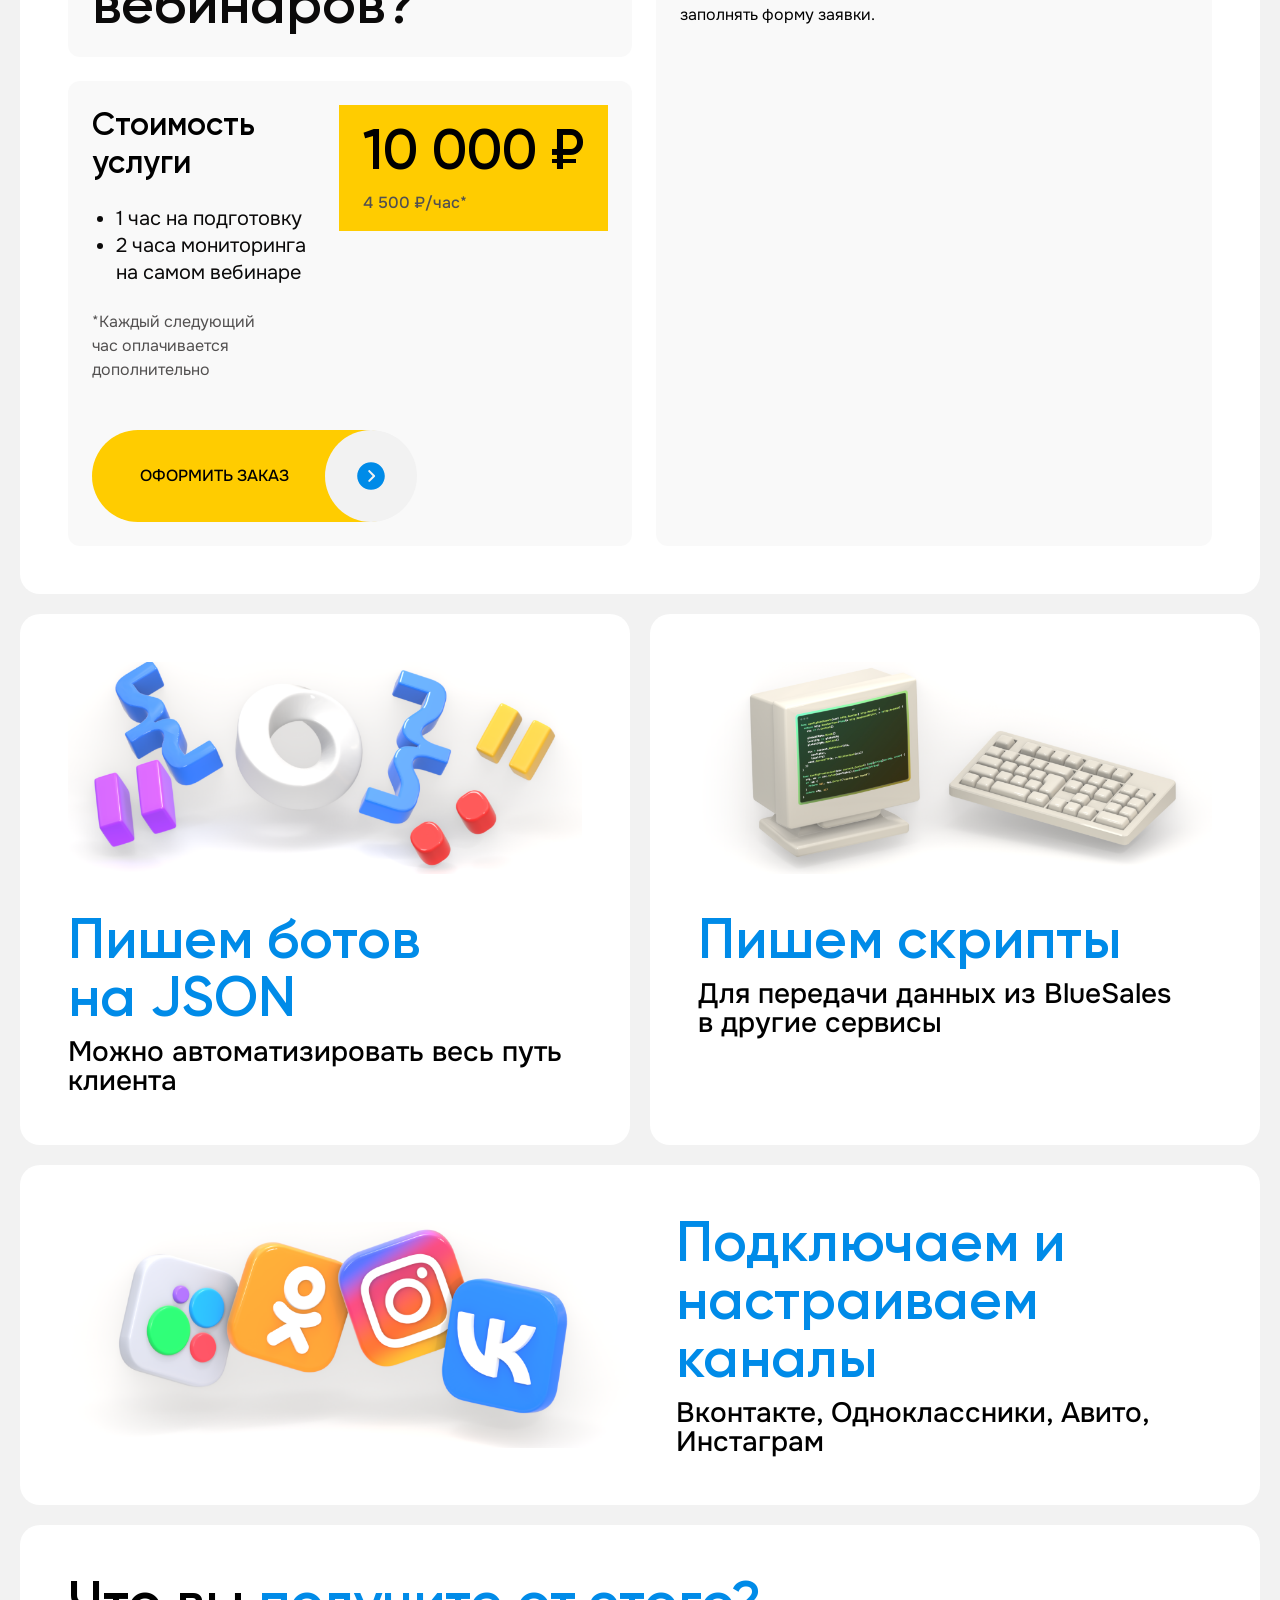
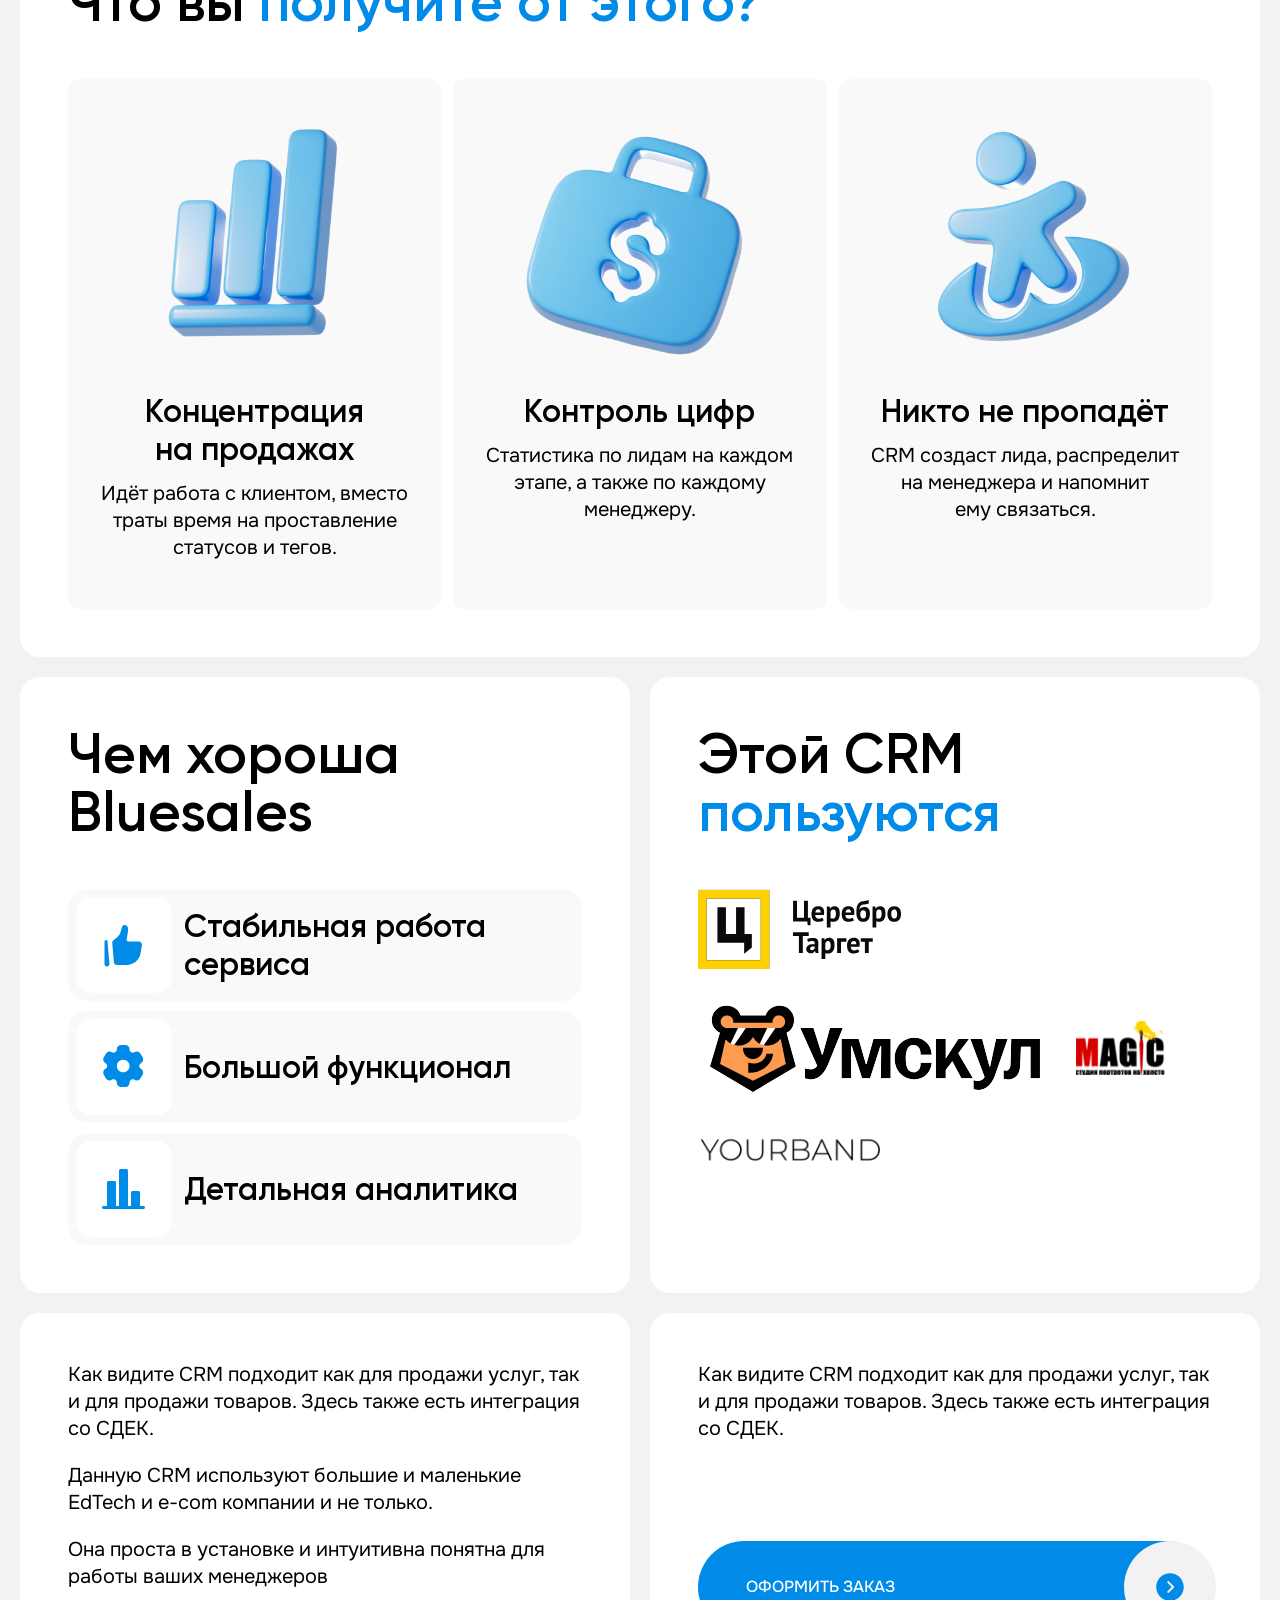
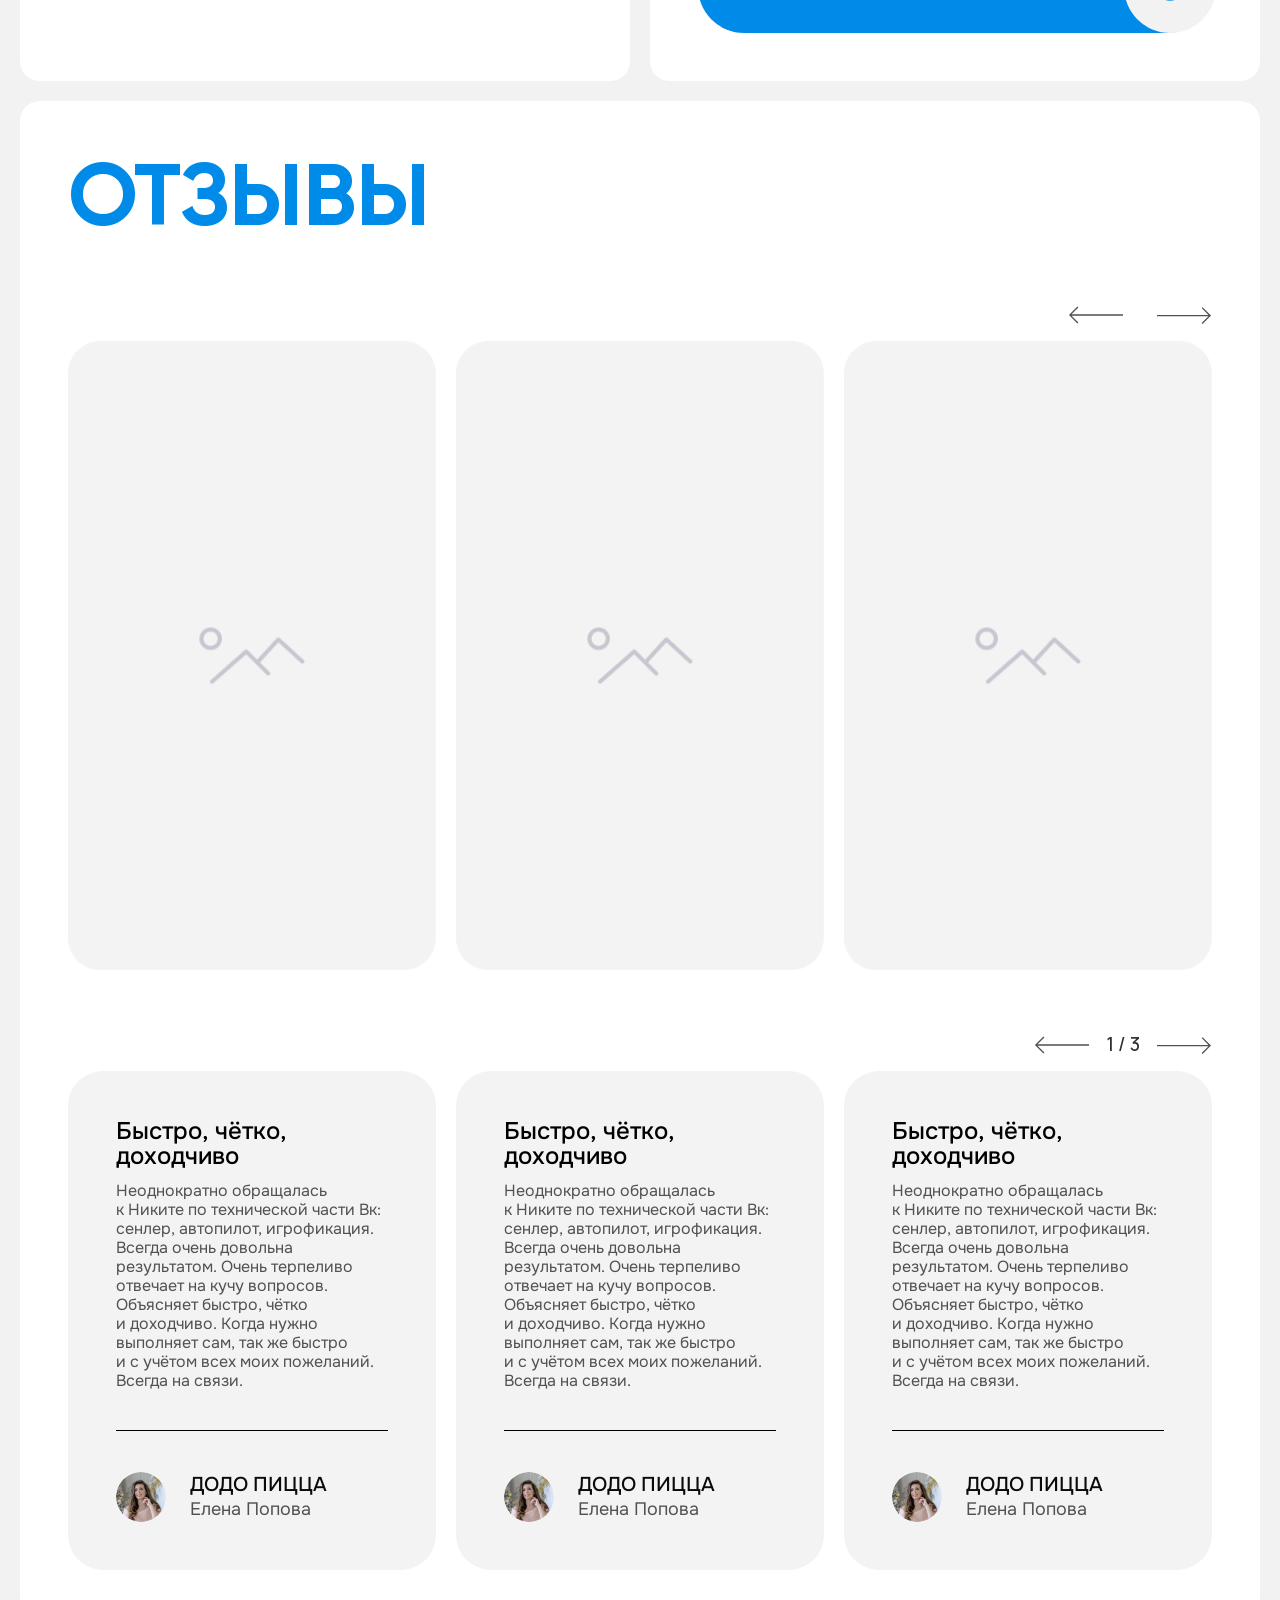
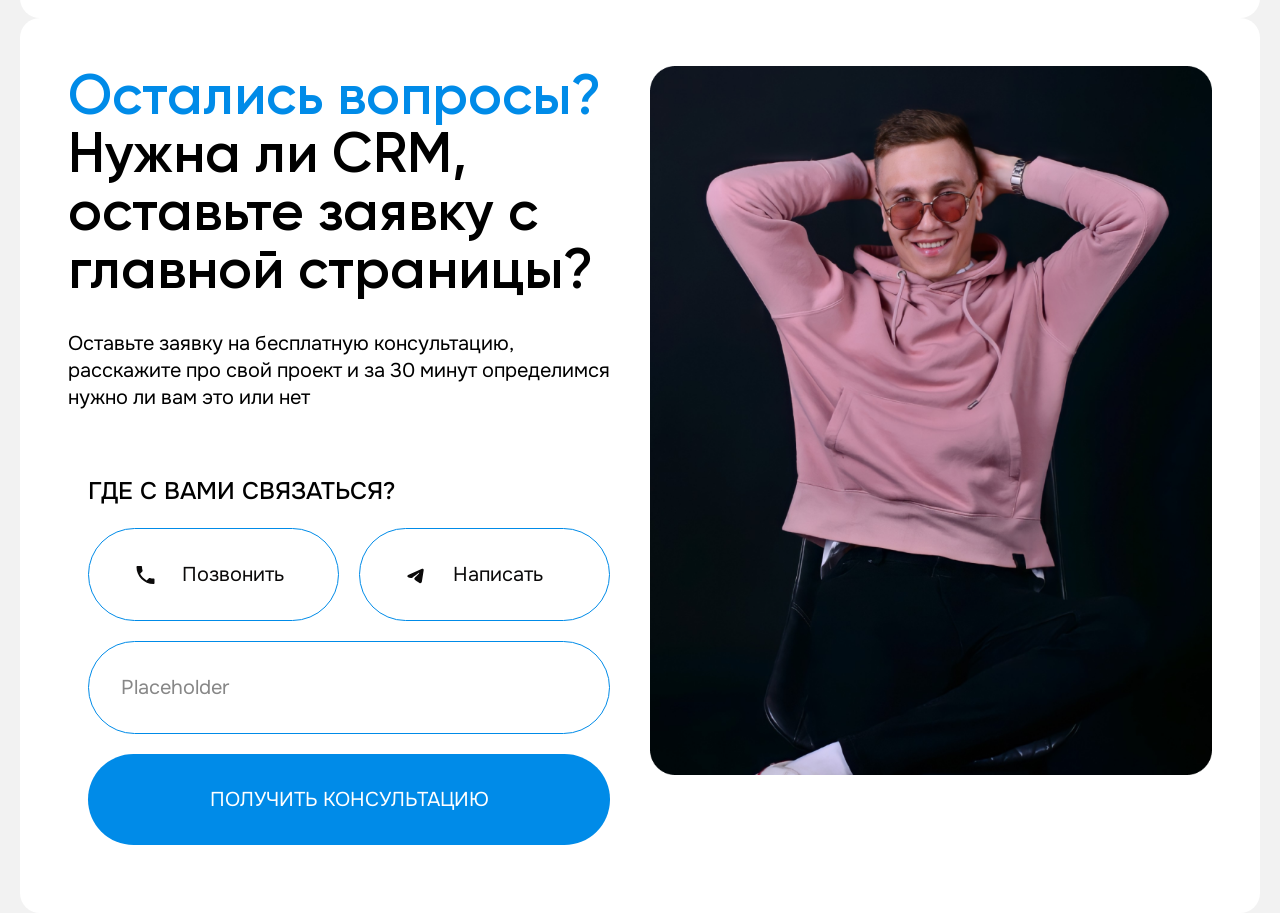
==== commit 091ef53b: "home section the end" ====
--- a/public/index.html
+++ b/public/index.html
@@ -24,15 +24,15 @@
     <main>
       <!-- home -->
       <section class="mb-5 mt-5">
-        <div class="container">
-          <div class="flex items-center w-full lg:gap-x-9 gap-x-0 sm:gap-y-12 gap-y-9 xl:flex-row sm:flex-col-reverse flex-col">
-            <div class="2xl:max-w-[1000px] w-full">
-              <h1 class="font-bold 2xl:text-8xl xl:text-[88px] lg:text-[72px] sm:text-[48px] text-[36px] 2xl:leading-[100px] xl:leading-[92px] lg:leading-[75px] sm:leading-[50.4px] leading-[37.8px] text-black uppercase text-center sm:text-start">
+        <div class="container relative">
+          <div class="flex items-center w-full lg:gap-x-9 gap-x-0 xl:flex-row sm:flex-col-reverse flex-col">
+            <div class="2xl:max-w-[1000px] w-full z-[2] relative">
+              <h1 class="font-bold 2xl:text-8xl xl:text-[88px] md:text-[72px] sm:text-[48px] text-[36px] 2xl:leading-[100px] xl:leading-[92px] md:leading-[75px] sm:leading-[50.4px] leading-[37.8px] text-black uppercase text-center sm:text-start">
                 Автоматизация CRM BlueSales
               </h1>
               <p class="font-Onest font-medium 2xl:text-[32px] xl:text-[28px] lg:text-[24px] sm:text-[20px] text-[16px]
               2xl:leading-[38px] xl:leading-[29.4px] lg:leading-[25.2px] sm:leading-[21px] leading-[16px] mt-[24px] md:mb-[48px] mb-[20px] text-center sm:text-start">
-              Сосредоточьтесь на продажах, всё остальное сделаем мы.
+              Сосредоточьтесь на продажах,<br class="lg:hidden block"> всё остальное сделаем мы.
               </p>
               <button class="flex md:w-auto w-full relative rounded-[999px] bg-bluesales sm:py-[34px] p-[20px] pl-[20px] sm:pl-[48px] sm:pr-[124px]">
                 <span class="text-start font-Onest font-normal 2xl:text-2xl sm:text-xl text-xs text-white">
@@ -42,7 +42,7 @@
               </button>
             </div>
             <div class="2xl:max-w-[704px] w-full">
-              <img class="w-full ml-auto" src="./assets/images/webinar_home_img.png" alt="">
+              <img class="sm:absolute sm:mt-0 sm:translate-x-0 translate-x-5 mt-3 static 2xl:top-0 xl:top-[70px] 2xl:-bottom-4 bottom-[20px] right-0 2xl:w-[990px] sm:h-[277px] xl:w-[650px] 2xl:h-[552px] xl:h-[383px] h-full" src="./assets/images/home_img.png" alt="">
             </div>
           </div>
         </div>
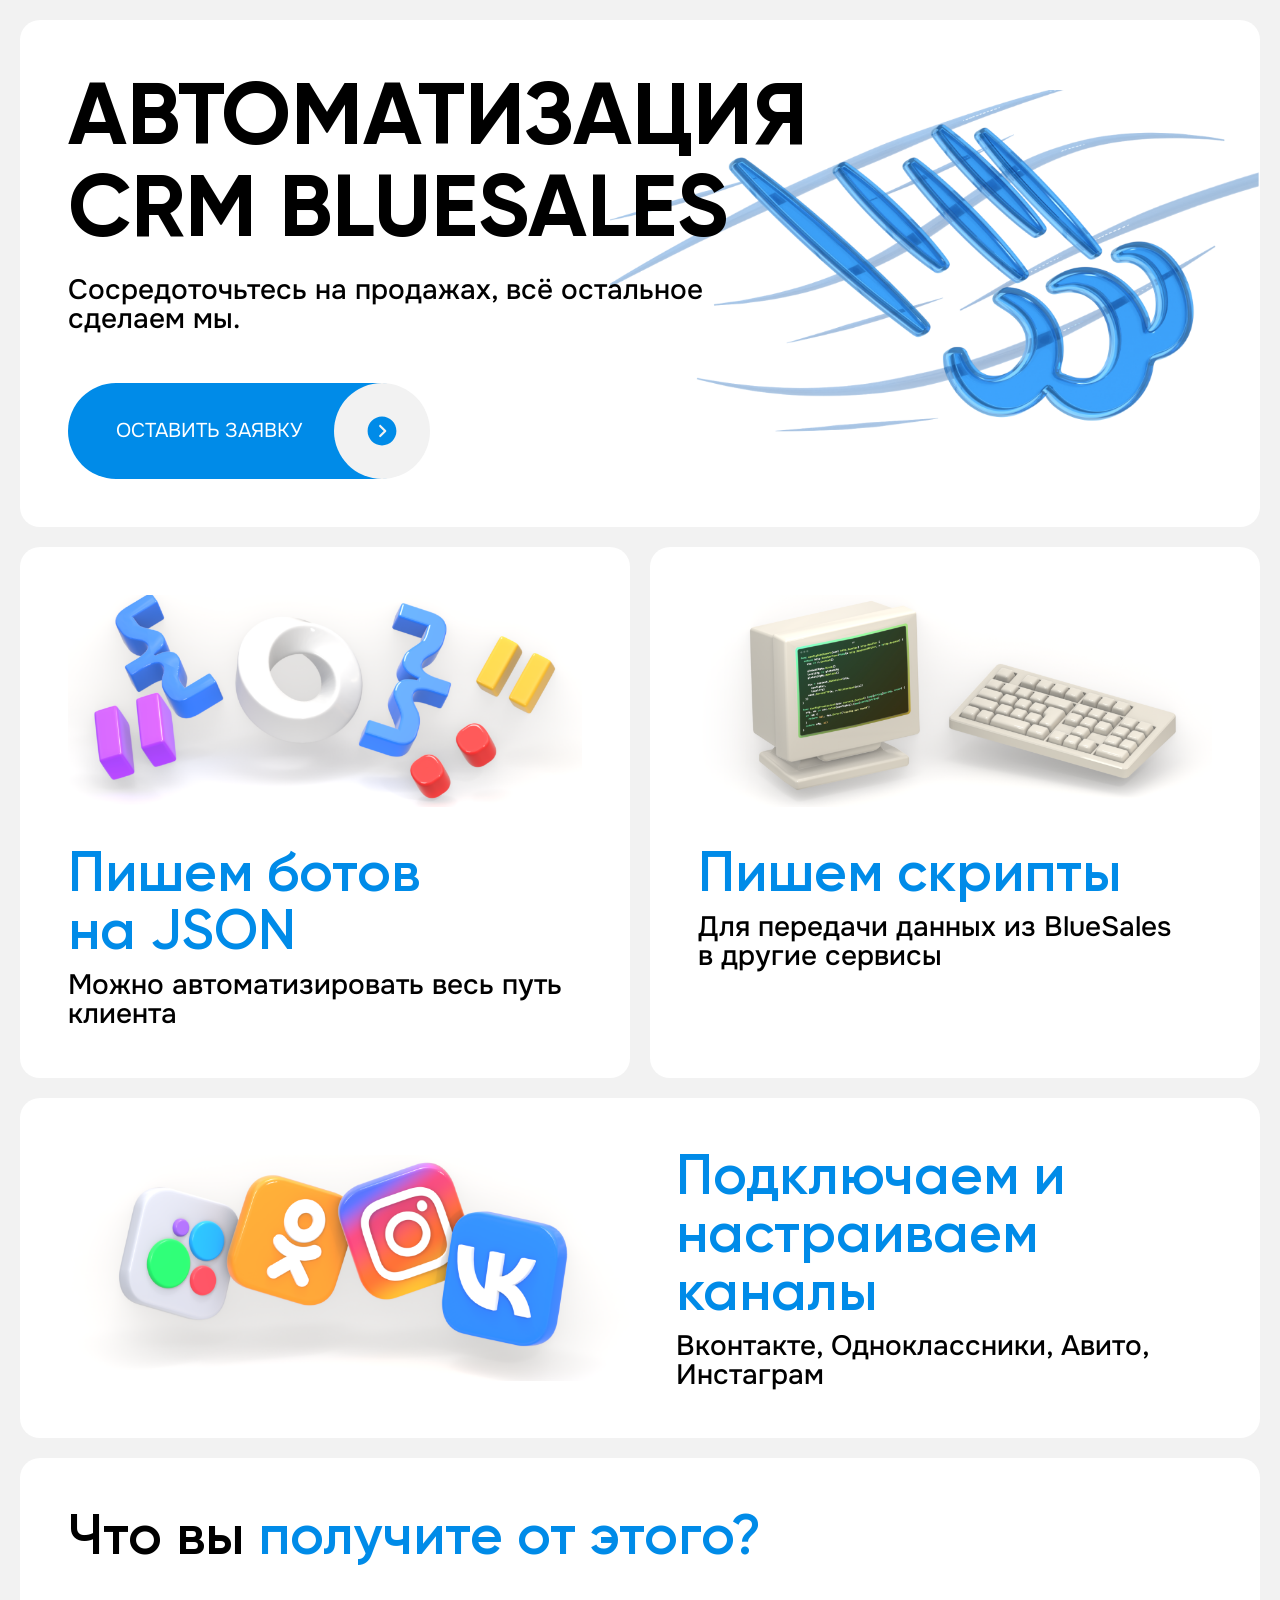
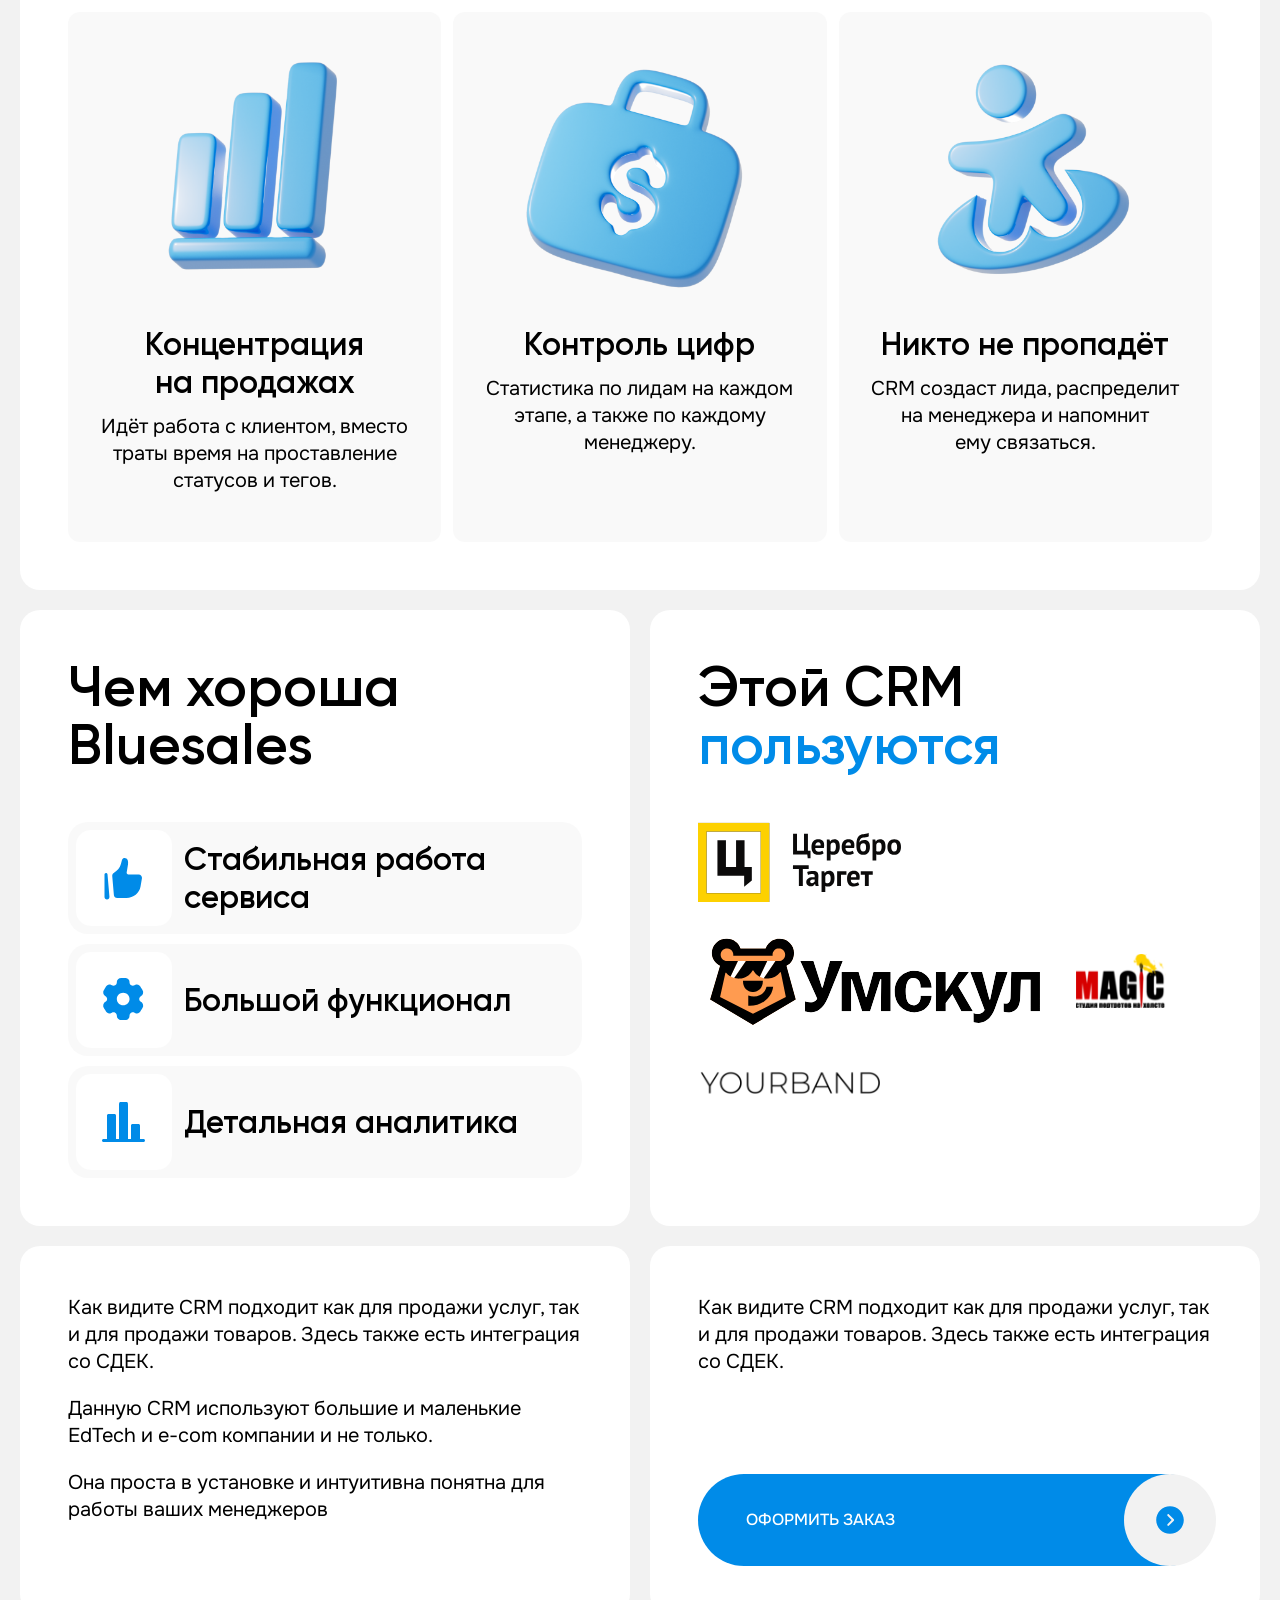
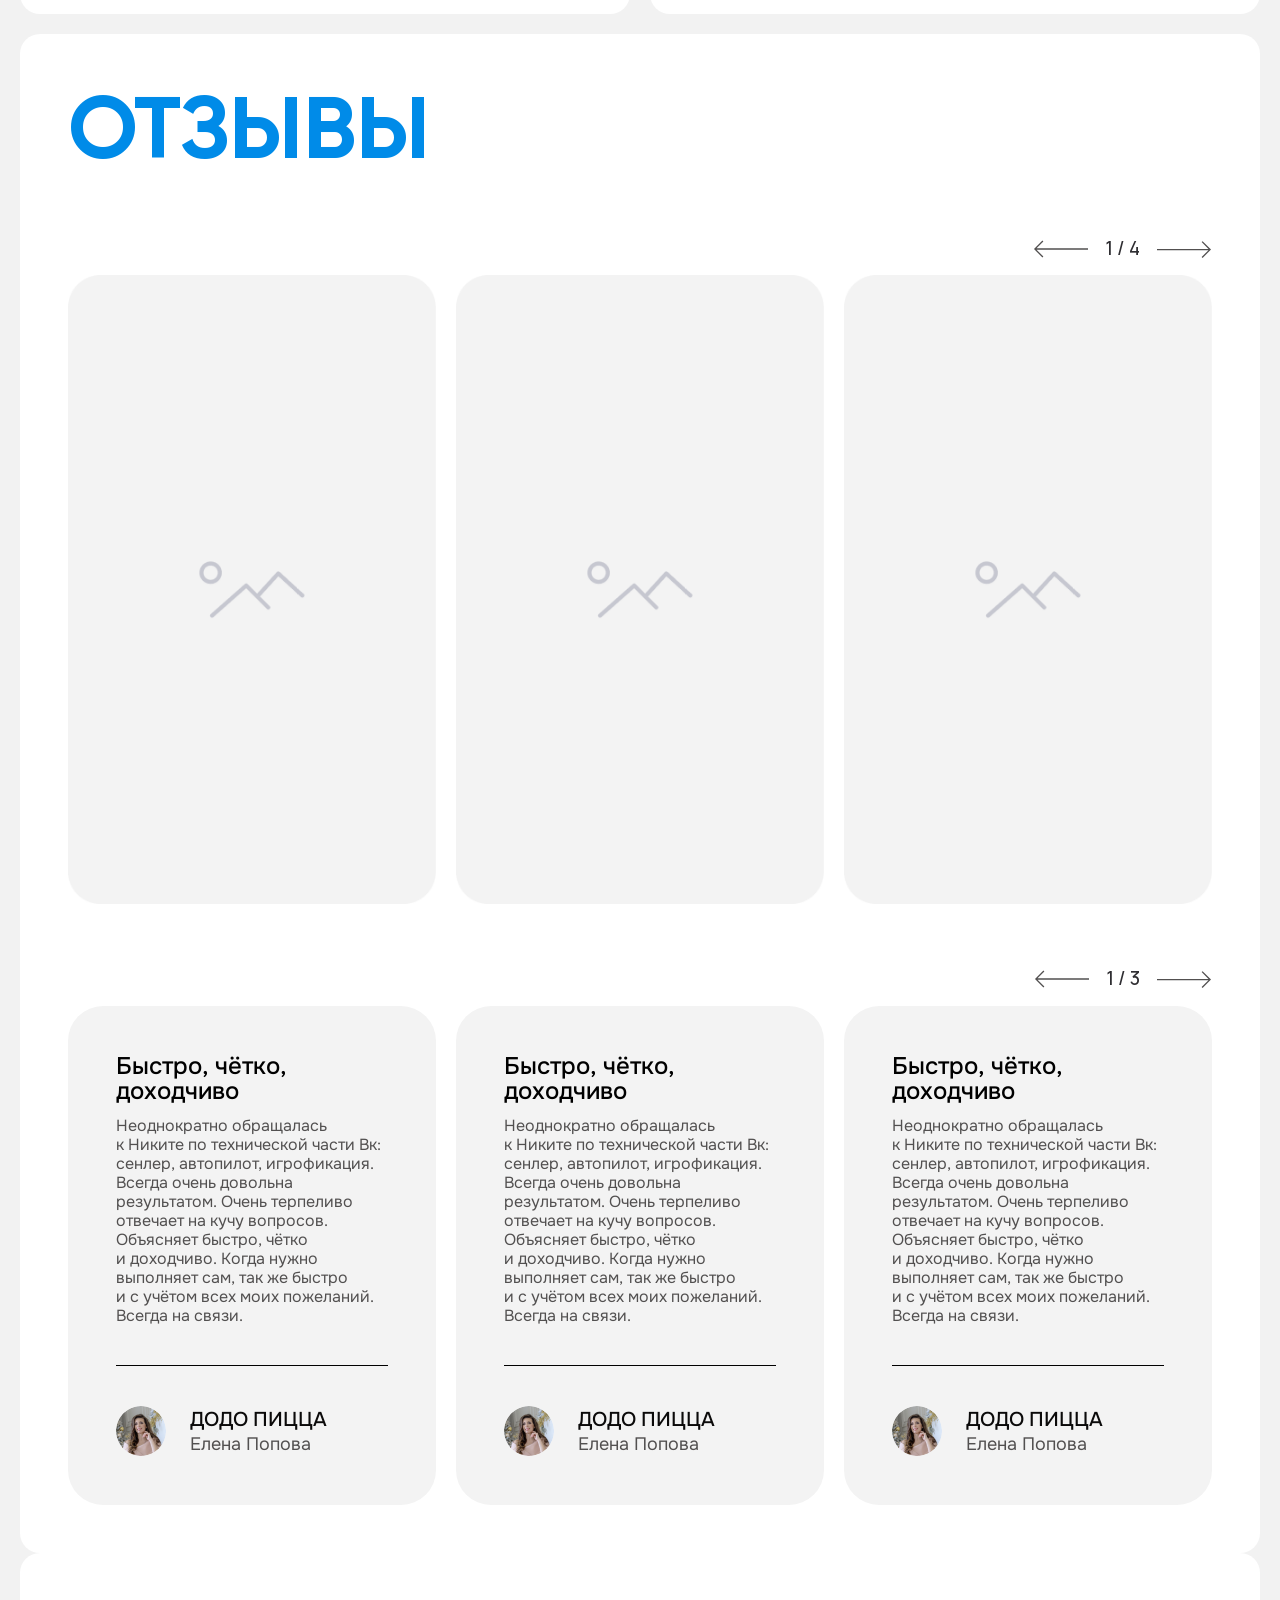
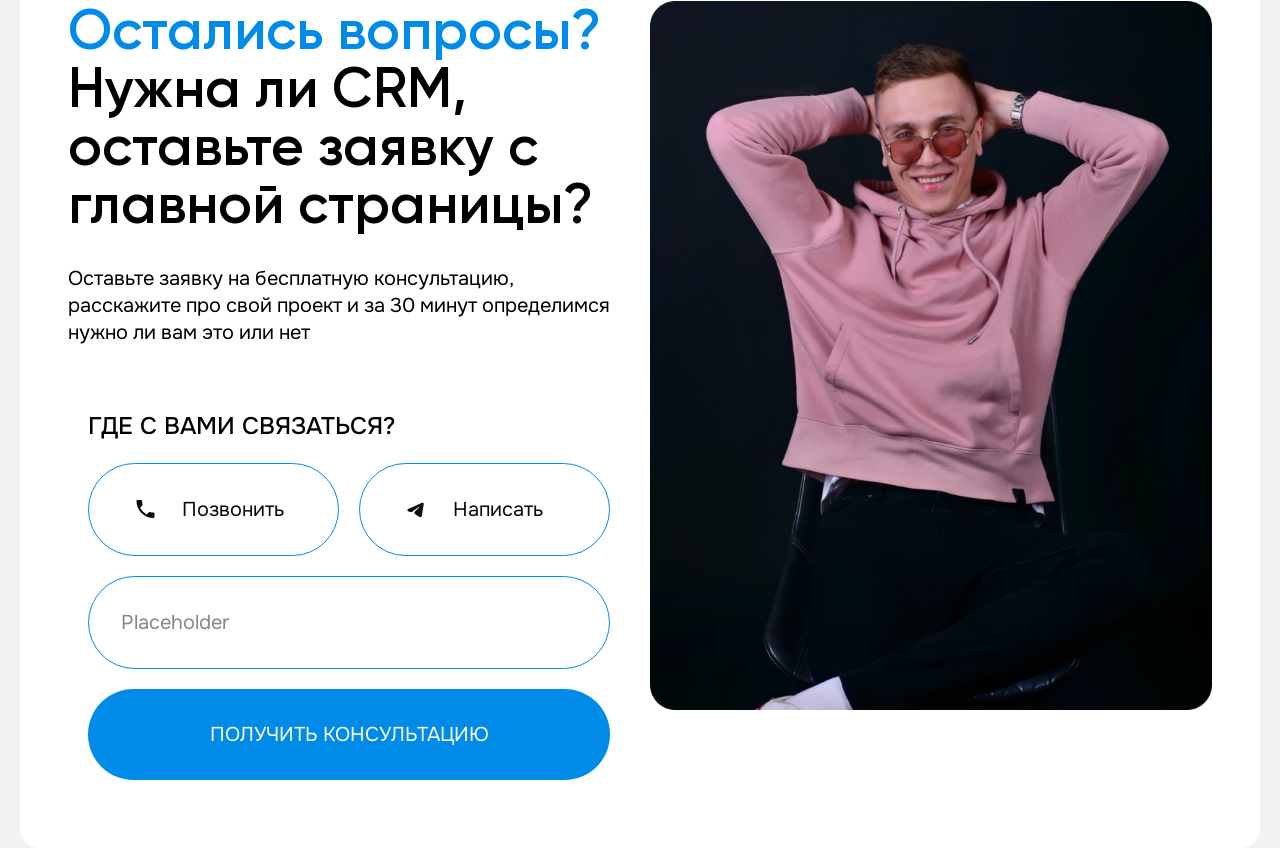
==== commit f0f97635: "part the end" ====
--- a/public/index.html
+++ b/public/index.html
@@ -49,124 +49,6 @@
       </section>
       <!-- home -->
 
-      <!-- online_school -->
-      <section class="mb-5">
-        <div class="container">
-          <div class="flex xl:flex-row flex-col items-center gap-9">
-            <div class="2xl:w-[704px] xl:w-[522px] w-full flex-shrink-0">
-              <img class="w-full" src="./assets/images/online_webinar.png" alt="">
-            </div>
-            <div class="2xl:max-w-[1000px] w-full">
-              <h3 class="font-Gilroy font-semibold 2xl:text-[63px] 2xl:leading-[67.2px] xl:text-[56px] text-[28px] lg:text-[48px] sm:text-[36px]  xl:leading-[58px] lg:leading-[50px] sm:leading-[37px] leading-[29.9px] text-black">
-                Вебинар — основной инструмент продаж онлайн-школ.
-              </h3>
-              <p class="font-Onest font-normal text-black mt-6 2xl:text-2xl xl:text-20px md:text-[20px] sm:text-[18px] text-[16px]
-              2xl:leading-[32.4px] xl:leading-[27px] md:leading-[27px] sm:leading-[23.4px] leading-[21.6px]">
-                Не стоит рисковать и проводить самому вебинар, если у вас мало опыта. Вы рискуете большим количеством времени и ресурсами, трансляция может упасть, либо пропадёт презентация и всё на смарку…
-              </p>
-              <p class="font-Onest font-normal text-black mt-4 2xl:text-2xl xl:text-20px md:text-[20px] sm:text-[18px] text-[16px]
-              2xl:leading-[32.4px] xl:leading-[27px] md:leading-[27px] sm:leading-[23.4px] leading-[21.6px]">
-                Мы же всё настроим, подготовим и сопроводим, даже если трансляция упадёт, мы восстановим её за считанные минуты.
-              </p>
-            </div>
-          </div>
-        </div>
-      </section>
-      <!-- online_school -->
-
-      <!-- partners -->
-      <section class="mt-5">
-        <div class="container">
-          <h3 class="font-Gilroy font-semibold 2xl:text-[63px] 2xl:leading-[67.2px] xl:text-[56px] text-[28px] lg:text-[48px] sm:text-[36px] xl:leading-[58px] lg:leading-[50px] sm:leading-[37px] leading-[29.9px] text-black sm:mb-[70px] mb-[20px] text-center">
-            На каких площадках
-          </h3>
-          <div class="flex items-center justify-center flex-wrap sm:gap-x-[64px] gap-x-[32px] sm:gap-y-[32px] gap-y-[20px]">
-            <a href="#" class="sm:max-w-max max-w-[153px]">
-              <img src="./assets/images/icons/logo1.svg" alt="">
-            </a>
-            <a href="#" class="sm:max-w-max max-w-[82px]">
-              <img src="./assets/images/icons/logo2.svg" alt="">
-            </a>
-            <a href="#" class="sm:max-w-max max-w-[202px]">
-              <img src="./assets/images/icons/logo3.svg" alt="">
-            </a>
-            <a href="#" class="sm:max-w-max max-w-[124px]">
-              <img src="./assets/images/icons/logo4.svg" alt="">
-            </a>
-            <a href="#" class="sm:max-w-max max-w-[210px]">
-              <img src="./assets/images/icons/logo5.svg" alt="">
-            </a>
-            <a href="#" class="sm:max-w-max max-w-[170px]">
-              <img src="./assets/images/icons/logo6.svg" alt="">
-            </a>
-          </div>
-          <p class="font-Onest font-normal text-black 2xl:text-2xl xl:text-20px md:text-[20px] sm:text-[18px] text-[16px]
-          2xl:leading-[32.4px] xl:leading-[27px] md:leading-[27px] sm:leading-[23.4px] leading-[21.6px] text-center sm:mt-[70px] mt-[20px]">
-            Если у вас другая площадка — протестируем бесплатно и организуем эфир.
-          </p>
-        </div>
-      </section>
-      <!-- partners -->
-
-      <!-- support -->
-      <section class="mb-5">
-        <div class="container">
-          <div class="flex 2xl:gap-9 gap-6 flex-col xl:flex-row">
-            <div class="max-w-[1156px] flex flex-col 2xl:gap-9 gap-6">
-              <div class="sm:bg-secondary-50 bg-transparent sm:text-left text-center rounded-[12px]  2xl:p-12 sm:p-6 p-5">
-                <h3 class="font-Gilroy font-semibold 2xl:text-[64px] 2xl:leading-[67.2px] xl:text-[56px] lg:text-[48px] sm:text-[36px] text-[28px] xl:leading-[58px] lg:leading-[50px] sm:leading-[37px] leading-[29.9px] text-primary">
-                  Сколько стоит сопровождение вебинаров?
-                </h3>
-              </div>
-              <div class="bg-secondary-50 rounded-[12px]  2xl:p-12 sm:p-6 p-5">
-                <div class="flex justify-between items-start gap-4 md:flex-row flex-col md:mb-0 mb-6">
-                  <div>
-                    <h6 class="font-Gilroy font-semibold 2xl:text-[36px] 2xl:leading-[42px] xl:text-[32px] lg:text-[28px] sm:text-[24px] text-[20px] xl:leading-[38px] lg:leading-[33.4px] sm:leading-[28px] leading-[23.86px]">
-                      Стоимость услуги
-                    </h6>
-                    <ul class="sm:my-6 my-3 list-disc pl-6">
-                      <li class="font-Onest font-normal 2xl:text-[24px] 2xl:leading-[32px] xl:text-[20px] lg:text-[20px] sm:text-[18px] text-[16px] xl:leading-[27px] lg:leading-[27px] sm:leading-[24px] leading-[21px] text-primary">
-                        1 час на подготовку
-                      </li>
-                      <li class="font-Onest font-normal 2xl:text-[24px] 2xl:leading-[32px] xl:text-[20px] lg:text-[20px] sm:text-[18px] text-[16px] xl:leading-[27px] lg:leading-[27px] sm:leading-[24px] leading-[21px] text-primary">
-                        2 часа мониторинга на самом вебинаре
-                      </li>
-                    </ul>
-                    <p class="font-normal font-Onest 2xl:text-lg text-secondary 2xl:mb-[100px] xl:mb-[48px] md:mb-[24px] mb-0">
-                      *Каждый следующий час оплачивается дополнительно
-                    </p>
-                  </div>
-                  <div class="2xl:py-6 py-4 2xl:px-9 px-6 bg-accent whitespace-nowrap">
-                    <h5 class="font-Gilroy font-semibold 2xl:text-[64px] xl:text-[56px] lg:text-[48px] sm:text-[36px] text-[28px] 2xl:leading-[67.2px] xl:leading-[58px] lg:leading-[50px] sm:leading-[37.8px] leading-[29.4px] mb-3">
-                      10 000 ₽
-                    </h5>
-                    <h6 class="font-Onest font-medium 2xl:text-[28px] 2xl:leading-[29.4px] text-secondary">
-                      4 500 ₽/час*
-                    </h6>
-                  </div>
-                </div>
-                <button class="flex md:w-auto w-full relative rounded-[999px] bg-accent sm:py-[34px] p-[20px] pl-[20px] sm:pl-[48px] sm:pr-[124px]">
-                  <span class="text-start font-Onest font-medium 2xl:text-[32px] text-[16px] text-black">
-                    ОФОРМИТЬ ЗАКАЗ
-                  </span>
-                  <img class="absolute -right-1 top-0 h-full" src="./assets/images/icons/btn_icon.svg" alt="">
-                </button>
-              </div>
-            </div>
-            <div class="xl:max-w-[556px] max-w-full bg-secondary-50 rounded-[12px] 2xl:p-12 sm:p-6 p-5">
-              <img class="w-full" src="./assets/images/support_img.png" alt="">
-              <p class="font-normal font-Onest 2xl:text-2xl text-black mt-6">
-                Перед оплатой дождитесь консультации со специалистом. Необходимо убедиться, что мы сможем помочь с сопровождением в нужную вам дату и время.
-              </p>
-              <p class="font-normal font-Onest 2xl:text-2xl text-black mt-6">
-                Поэтому укажите как можно точнее эти сведения, когда будете заполнять форму заявки.
-              </p>
-            </div>
-          </div>
-        </div>
-      </section>
-      <!-- support -->
-
       <!-- services -->
       <section class="mb-5">
         <div class="flex xl:flex-row flex-col sm:gap-5 gap-3 max-w-[1880px] mx-auto">
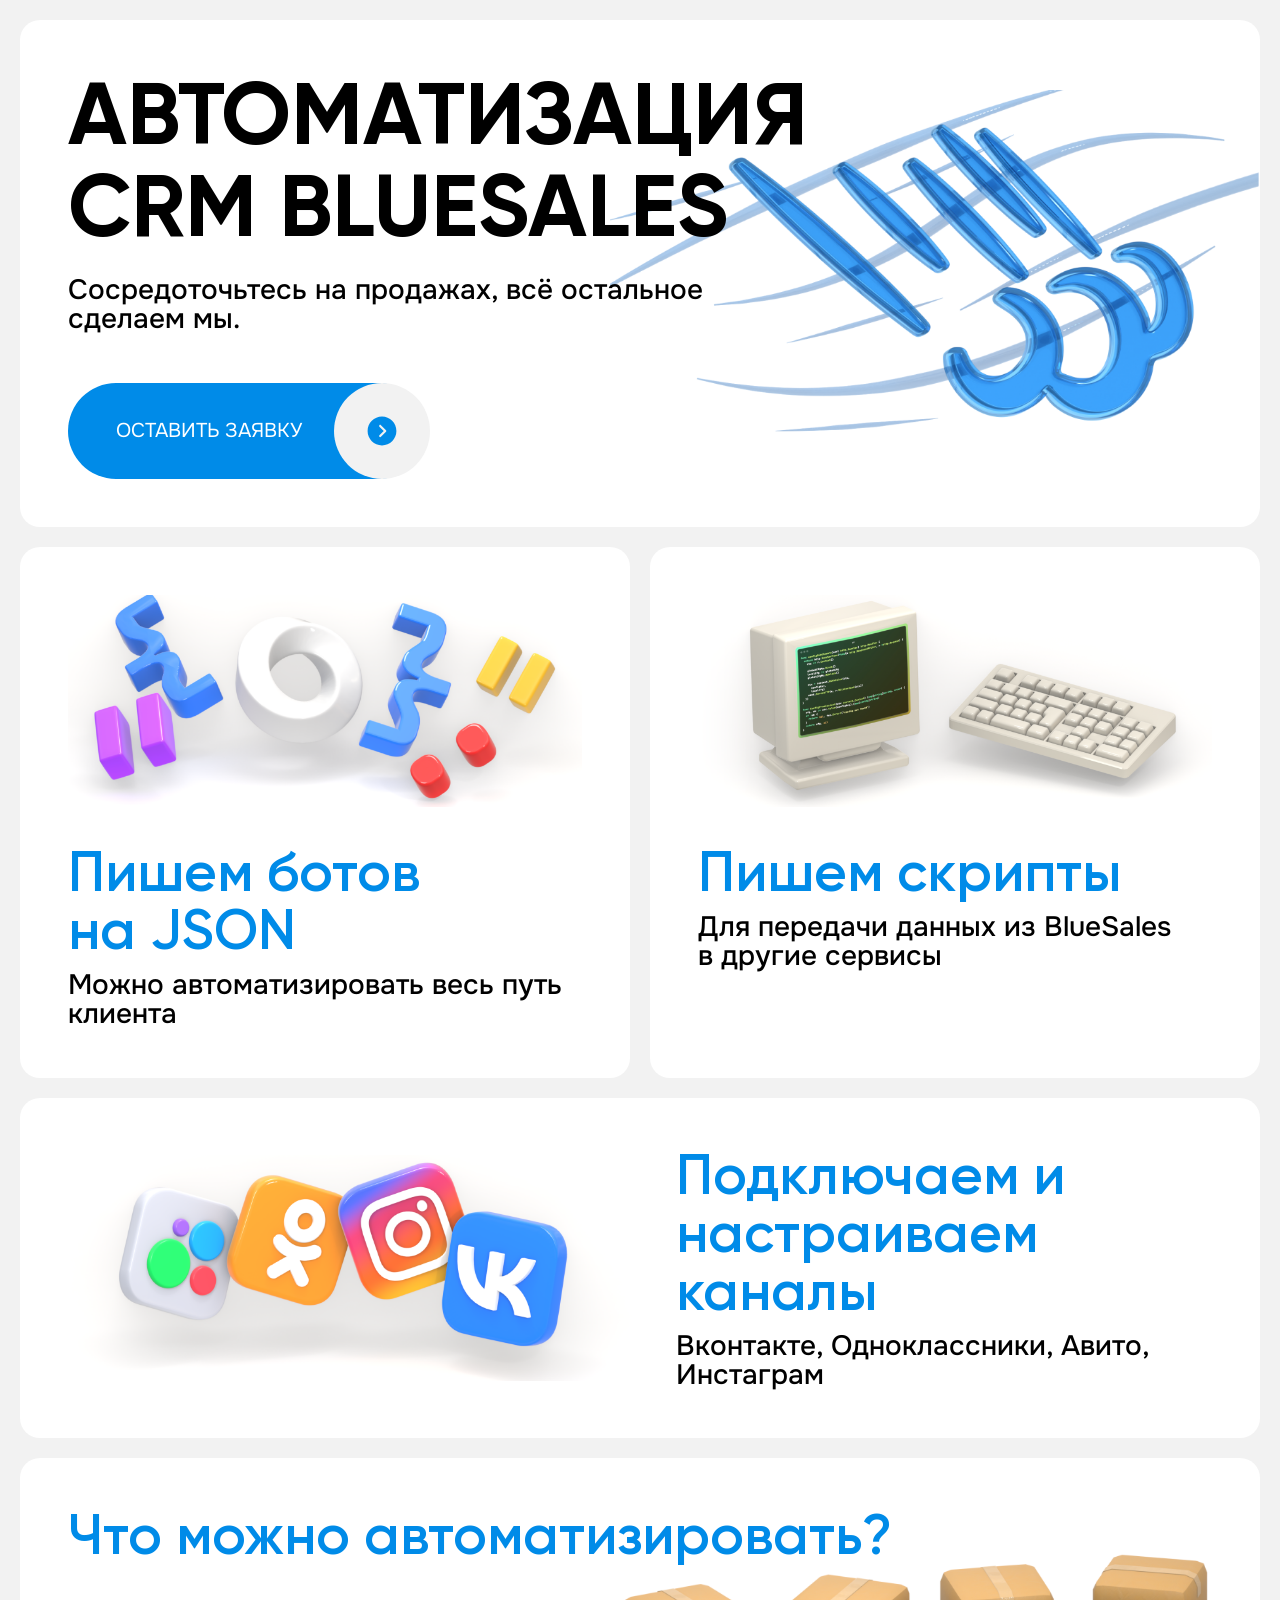
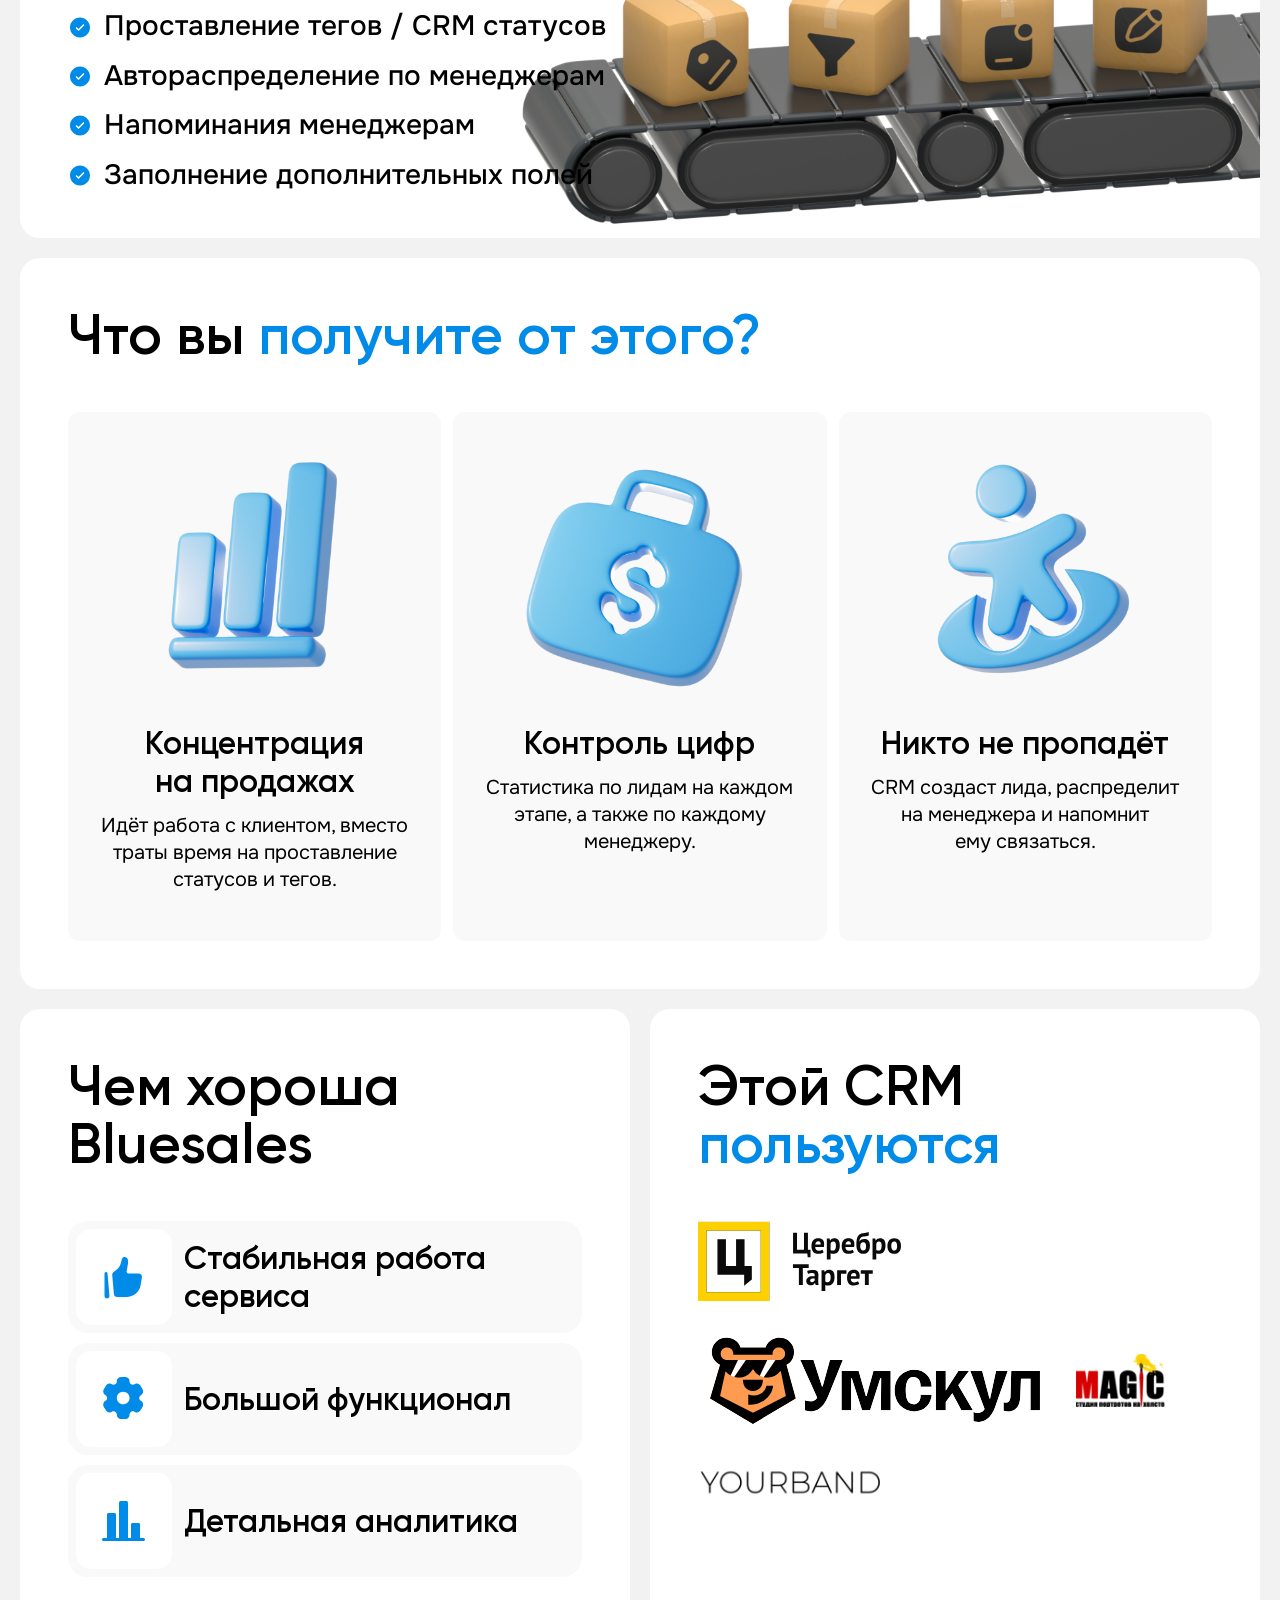
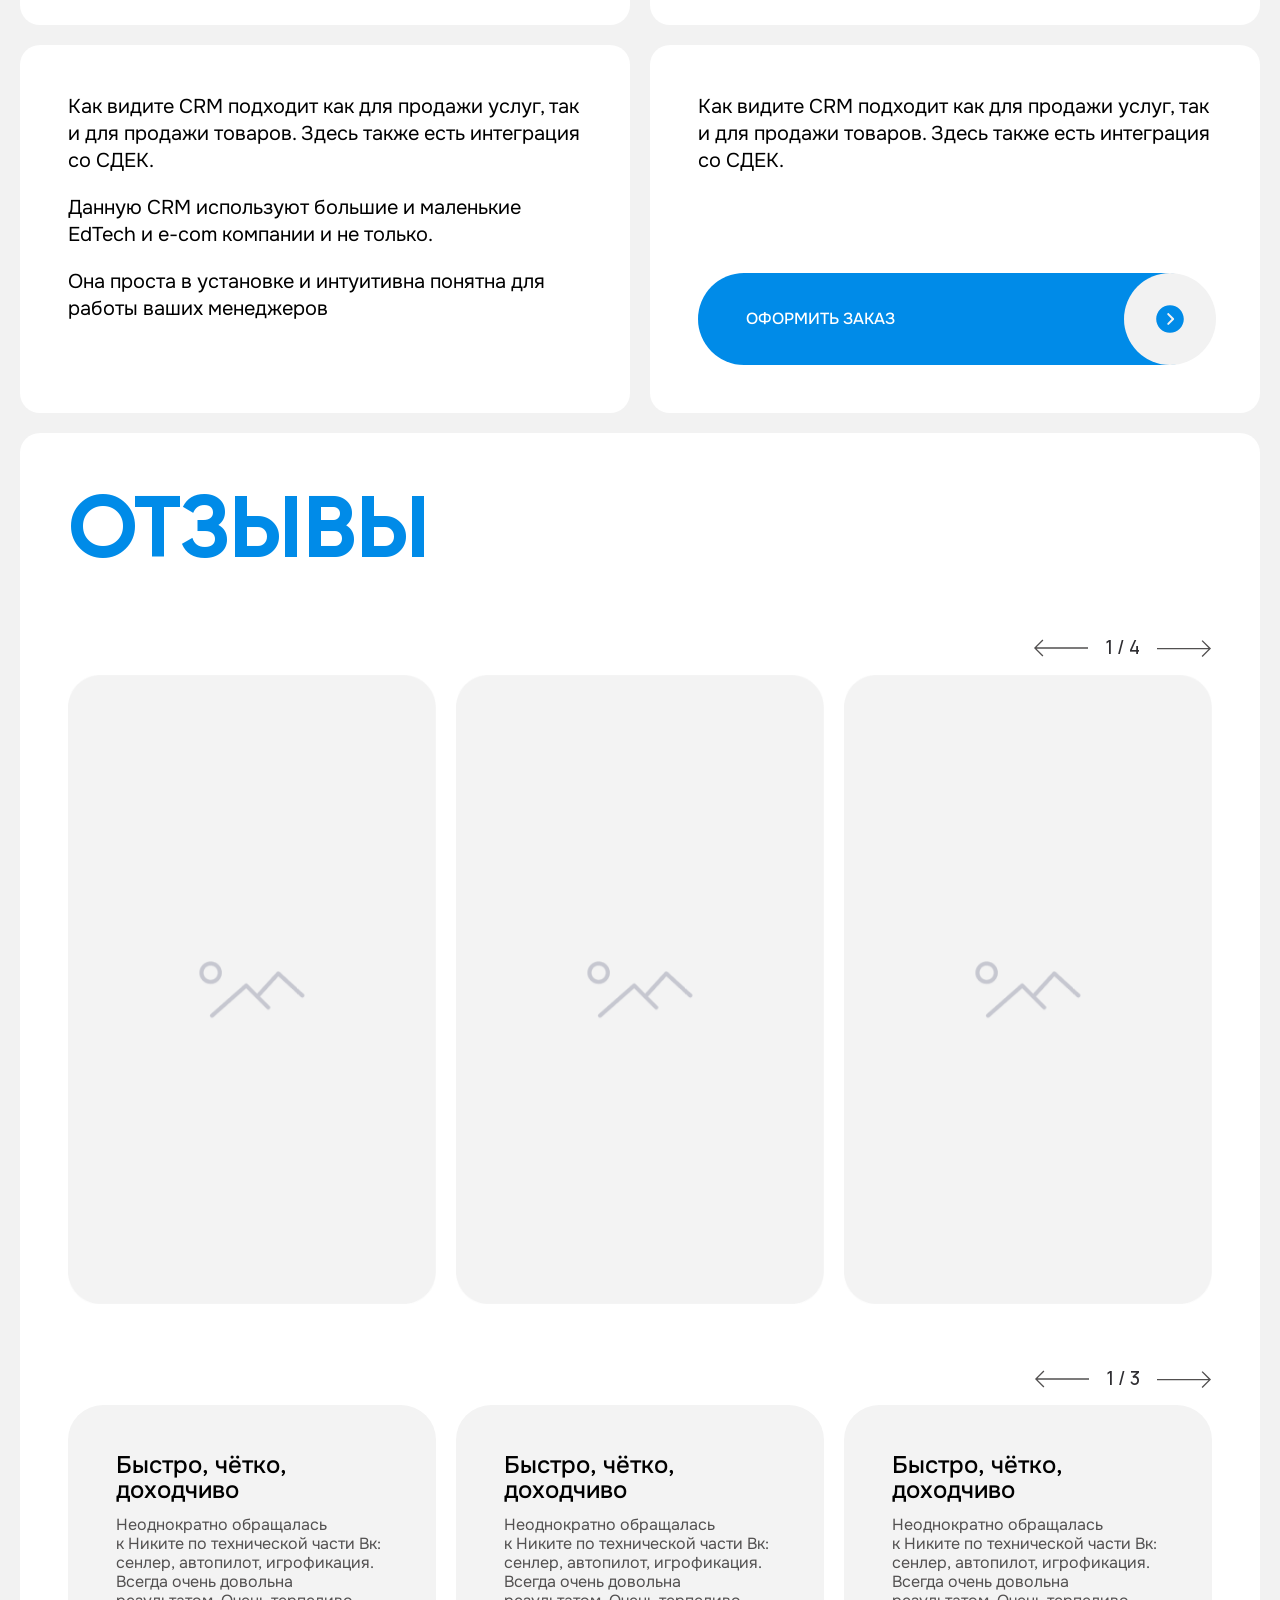
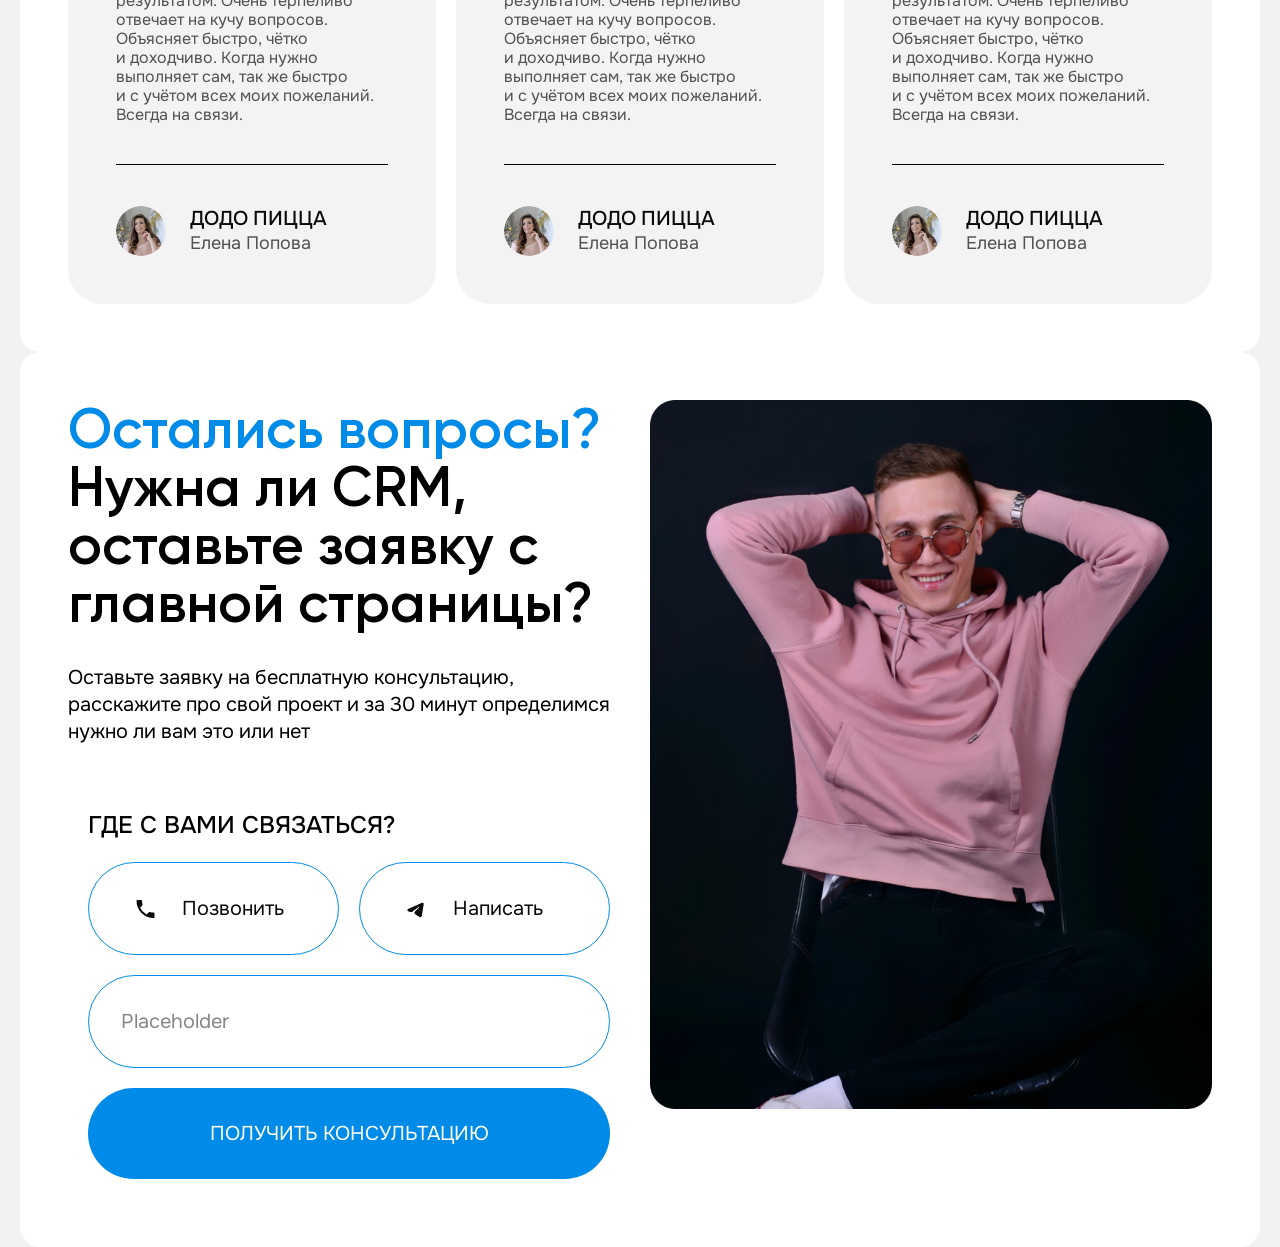
==== commit 56c0e401: "the end" ====
--- a/public/index.html
+++ b/public/index.html
@@ -88,6 +88,52 @@
             </div>
           </div>
         </div>
+        <div class="container mt-5 relative flex sm:flex-row flex-col">
+          <div class="relative z-[2] flex xl:flex-row flex-col items-center gap-9">
+            <div class="xl:max-w-[1165px] w-full">
+              <h3 class="font-Gilroy font-semibold 2xl:text-[63px] 2xl:leading-[67.2px] xl:text-[56px] text-[28px] lg:text-[48px] sm:text-[36px] xl:leading-[58px] lg:leading-[50px] sm:leading-[37px] leading-[29.9px] text-bluesales sm:mb-12 mb-5 whitespace-wrap">
+                Что можно автоматизировать?
+              </h3>
+              <ul class="flex flex-col sm:gap-5 gap-3">
+                <li class="flex gap-3 items-center">
+                  <svg class="flex-shrink-0" width="24" height="25" viewBox="0 0 24 25" fill="none" xmlns="http://www.w3.org/2000/svg">
+                    <path fill-rule="evenodd" clip-rule="evenodd" d="M22 12.5C22 18.0228 17.5228 22.5 12 22.5C6.47715 22.5 2 18.0228 2 12.5C2 6.97715 6.47715 2.5 12 2.5C17.5228 2.5 22 6.97715 22 12.5ZM16.0303 9.46967C16.3232 9.76256 16.3232 10.2374 16.0303 10.5303L11.0303 15.5303C10.7374 15.8232 10.2626 15.8232 9.96967 15.5303L7.96967 13.5303C7.67678 13.2374 7.67678 12.7626 7.96967 12.4697C8.26256 12.1768 8.73744 12.1768 9.03033 12.4697L10.5 13.9393L12.7348 11.7045L14.9697 9.46967C15.2626 9.17678 15.7374 9.17678 16.0303 9.46967Z" fill="#008BE8"/>
+                  </svg>
+                  <span class="2xl:text-[32px] 2xl:leading-[38.4px] xl:text-[28px] text-[16px] lg:text-[24px] sm:text-[20px] xl:leading-[29.4px] lg:leading-[25.2px] sm:leading-[21px] leading-[16.8px] font-Onest font-medium">
+                    Проставление тегов / CRM статусов
+                  </span>
+                </li>
+                <li class="flex gap-3 items-center">
+                  <svg class="flex-shrink-0" width="24" height="25" viewBox="0 0 24 25" fill="none" xmlns="http://www.w3.org/2000/svg">
+                    <path fill-rule="evenodd" clip-rule="evenodd" d="M22 12.5C22 18.0228 17.5228 22.5 12 22.5C6.47715 22.5 2 18.0228 2 12.5C2 6.97715 6.47715 2.5 12 2.5C17.5228 2.5 22 6.97715 22 12.5ZM16.0303 9.46967C16.3232 9.76256 16.3232 10.2374 16.0303 10.5303L11.0303 15.5303C10.7374 15.8232 10.2626 15.8232 9.96967 15.5303L7.96967 13.5303C7.67678 13.2374 7.67678 12.7626 7.96967 12.4697C8.26256 12.1768 8.73744 12.1768 9.03033 12.4697L10.5 13.9393L12.7348 11.7045L14.9697 9.46967C15.2626 9.17678 15.7374 9.17678 16.0303 9.46967Z" fill="#008BE8"/>
+                  </svg>
+                  <span class="2xl:text-[32px] 2xl:leading-[38.4px] xl:text-[28px] text-[16px] lg:text-[24px] sm:text-[20px] xl:leading-[29.4px] lg:leading-[25.2px] sm:leading-[21px] leading-[16.8px] font-Onest font-medium">
+                    Автораспределение по менеджерам
+                  </span>
+                </li>
+                <li class="flex gap-3 items-center">
+                  <svg class="flex-shrink-0" width="24" height="25" viewBox="0 0 24 25" fill="none" xmlns="http://www.w3.org/2000/svg">
+                    <path fill-rule="evenodd" clip-rule="evenodd" d="M22 12.5C22 18.0228 17.5228 22.5 12 22.5C6.47715 22.5 2 18.0228 2 12.5C2 6.97715 6.47715 2.5 12 2.5C17.5228 2.5 22 6.97715 22 12.5ZM16.0303 9.46967C16.3232 9.76256 16.3232 10.2374 16.0303 10.5303L11.0303 15.5303C10.7374 15.8232 10.2626 15.8232 9.96967 15.5303L7.96967 13.5303C7.67678 13.2374 7.67678 12.7626 7.96967 12.4697C8.26256 12.1768 8.73744 12.1768 9.03033 12.4697L10.5 13.9393L12.7348 11.7045L14.9697 9.46967C15.2626 9.17678 15.7374 9.17678 16.0303 9.46967Z" fill="#008BE8"/>
+                  </svg>
+                  <span class="2xl:text-[32px] 2xl:leading-[38.4px] xl:text-[28px] text-[16px] lg:text-[24px] sm:text-[20px] xl:leading-[29.4px] lg:leading-[25.2px] sm:leading-[21px] leading-[16.8px] font-Onest font-medium">
+                    Напоминания менеджерам
+                  </span>
+                </li>
+                <li class="flex gap-3 items-center">
+                  <svg class="flex-shrink-0" width="24" height="25" viewBox="0 0 24 25" fill="none" xmlns="http://www.w3.org/2000/svg">
+                    <path fill-rule="evenodd" clip-rule="evenodd" d="M22 12.5C22 18.0228 17.5228 22.5 12 22.5C6.47715 22.5 2 18.0228 2 12.5C2 6.97715 6.47715 2.5 12 2.5C17.5228 2.5 22 6.97715 22 12.5ZM16.0303 9.46967C16.3232 9.76256 16.3232 10.2374 16.0303 10.5303L11.0303 15.5303C10.7374 15.8232 10.2626 15.8232 9.96967 15.5303L7.96967 13.5303C7.67678 13.2374 7.67678 12.7626 7.96967 12.4697C8.26256 12.1768 8.73744 12.1768 9.03033 12.4697L10.5 13.9393L12.7348 11.7045L14.9697 9.46967C15.2626 9.17678 15.7374 9.17678 16.0303 9.46967Z" fill="#008BE8"/>
+                  </svg>
+                  <span class="2xl:text-[32px] 2xl:leading-[38.4px] xl:text-[28px] text-[16px] lg:text-[24px] sm:text-[20px] xl:leading-[29.4px] lg:leading-[25.2px] sm:leading-[21px] leading-[16.8px] font-Onest font-medium">
+                    Заполнение дополнительных полей
+                  </span>
+                </li>
+              </ul>
+            </div>
+          </div>
+          <div>
+            <img class="sm:absolute static ml-auto sm:translate-x-0 sm:mt-0 mt-3 translate-x-5 2xl:top-[17px] xl:bottom-0 bottom-[58px] right-0 2xl:h-[426px] xl:h-[304px] h-[158px]" src="./assets/images/eskalator.png" alt="">
+          </div>
+        </div>
       </section>
       <!-- services -->
 
@@ -439,7 +485,7 @@
                 </form>
               </div>
             </div>
-            <div class="w-full">
+            <div class="2xl:max-w-[777px] w-full">
               <img class="2xl:max-w-[777px] xl:max-w-[634px] w-full 2xl:rounded-[35px] md:rounded-[20px] rounded-[4px]" src="./assets/images/contact.png" alt="">
             </div>
           </div>
